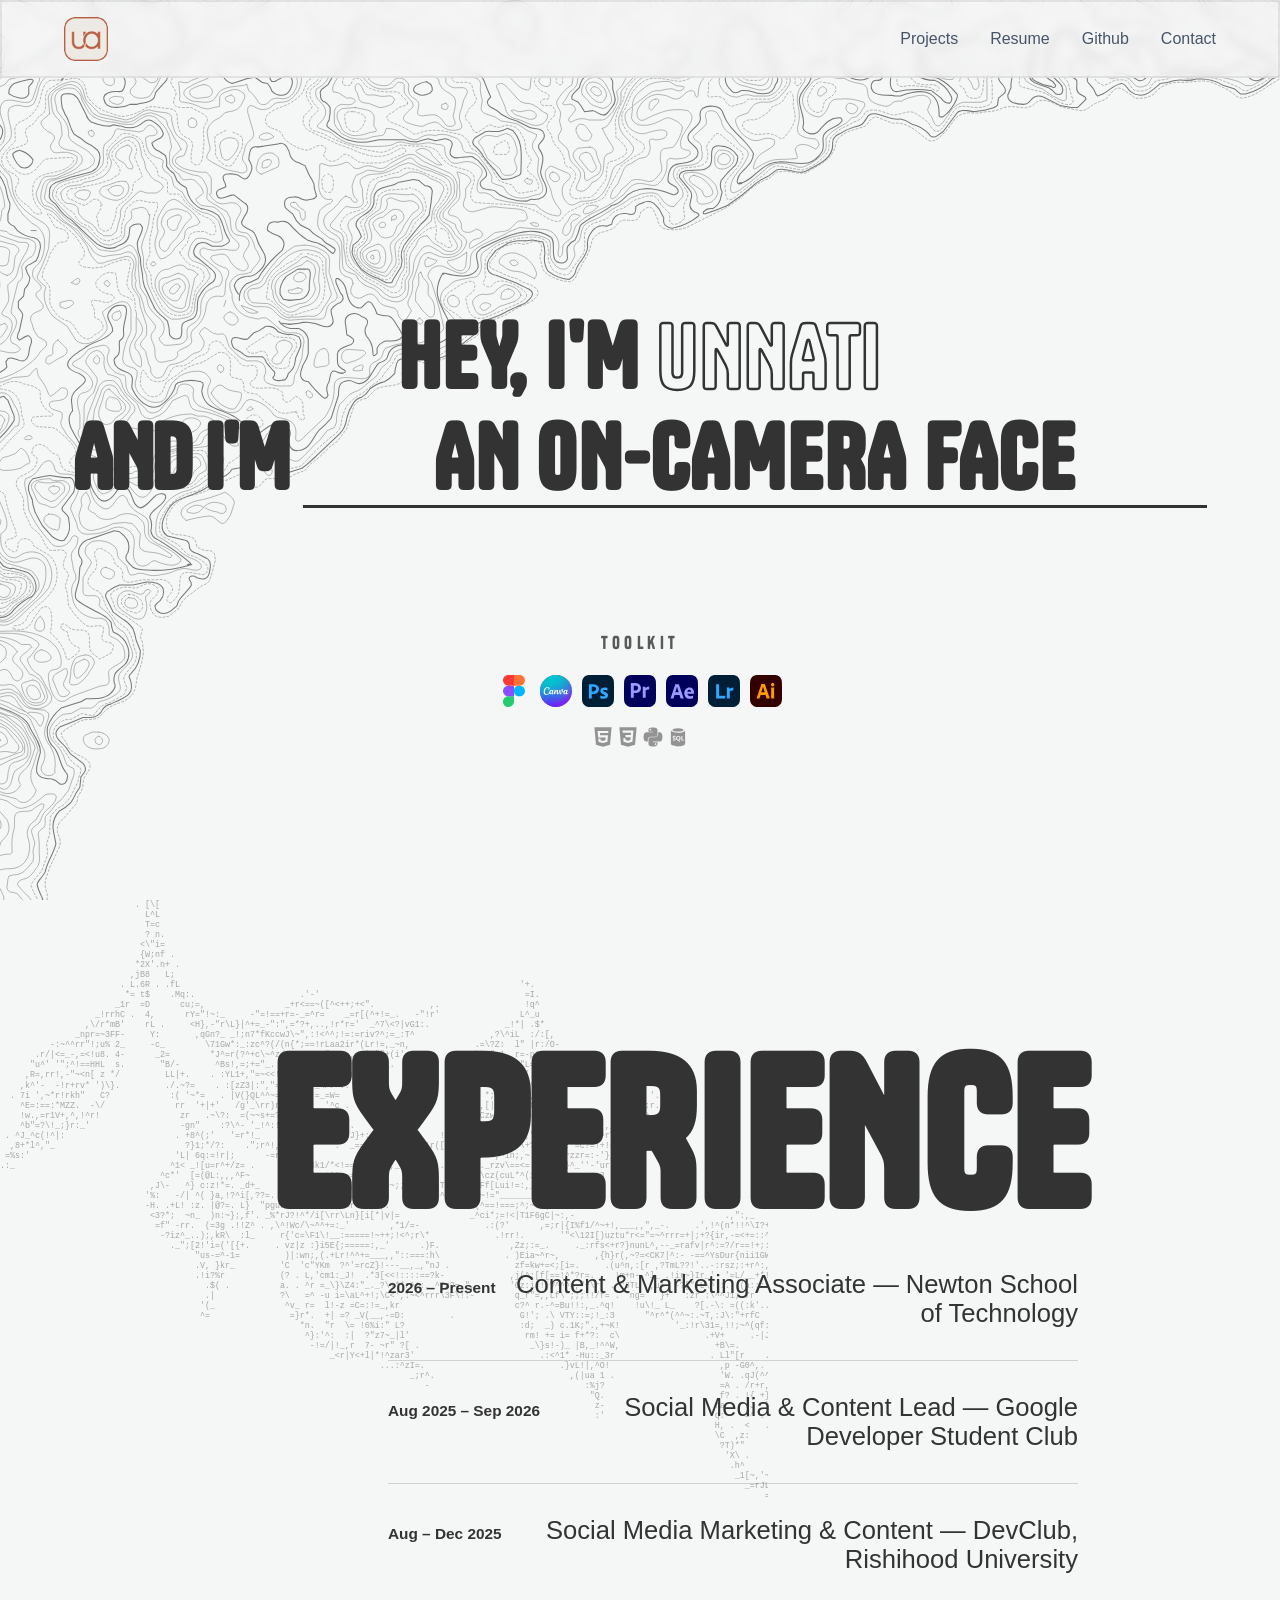
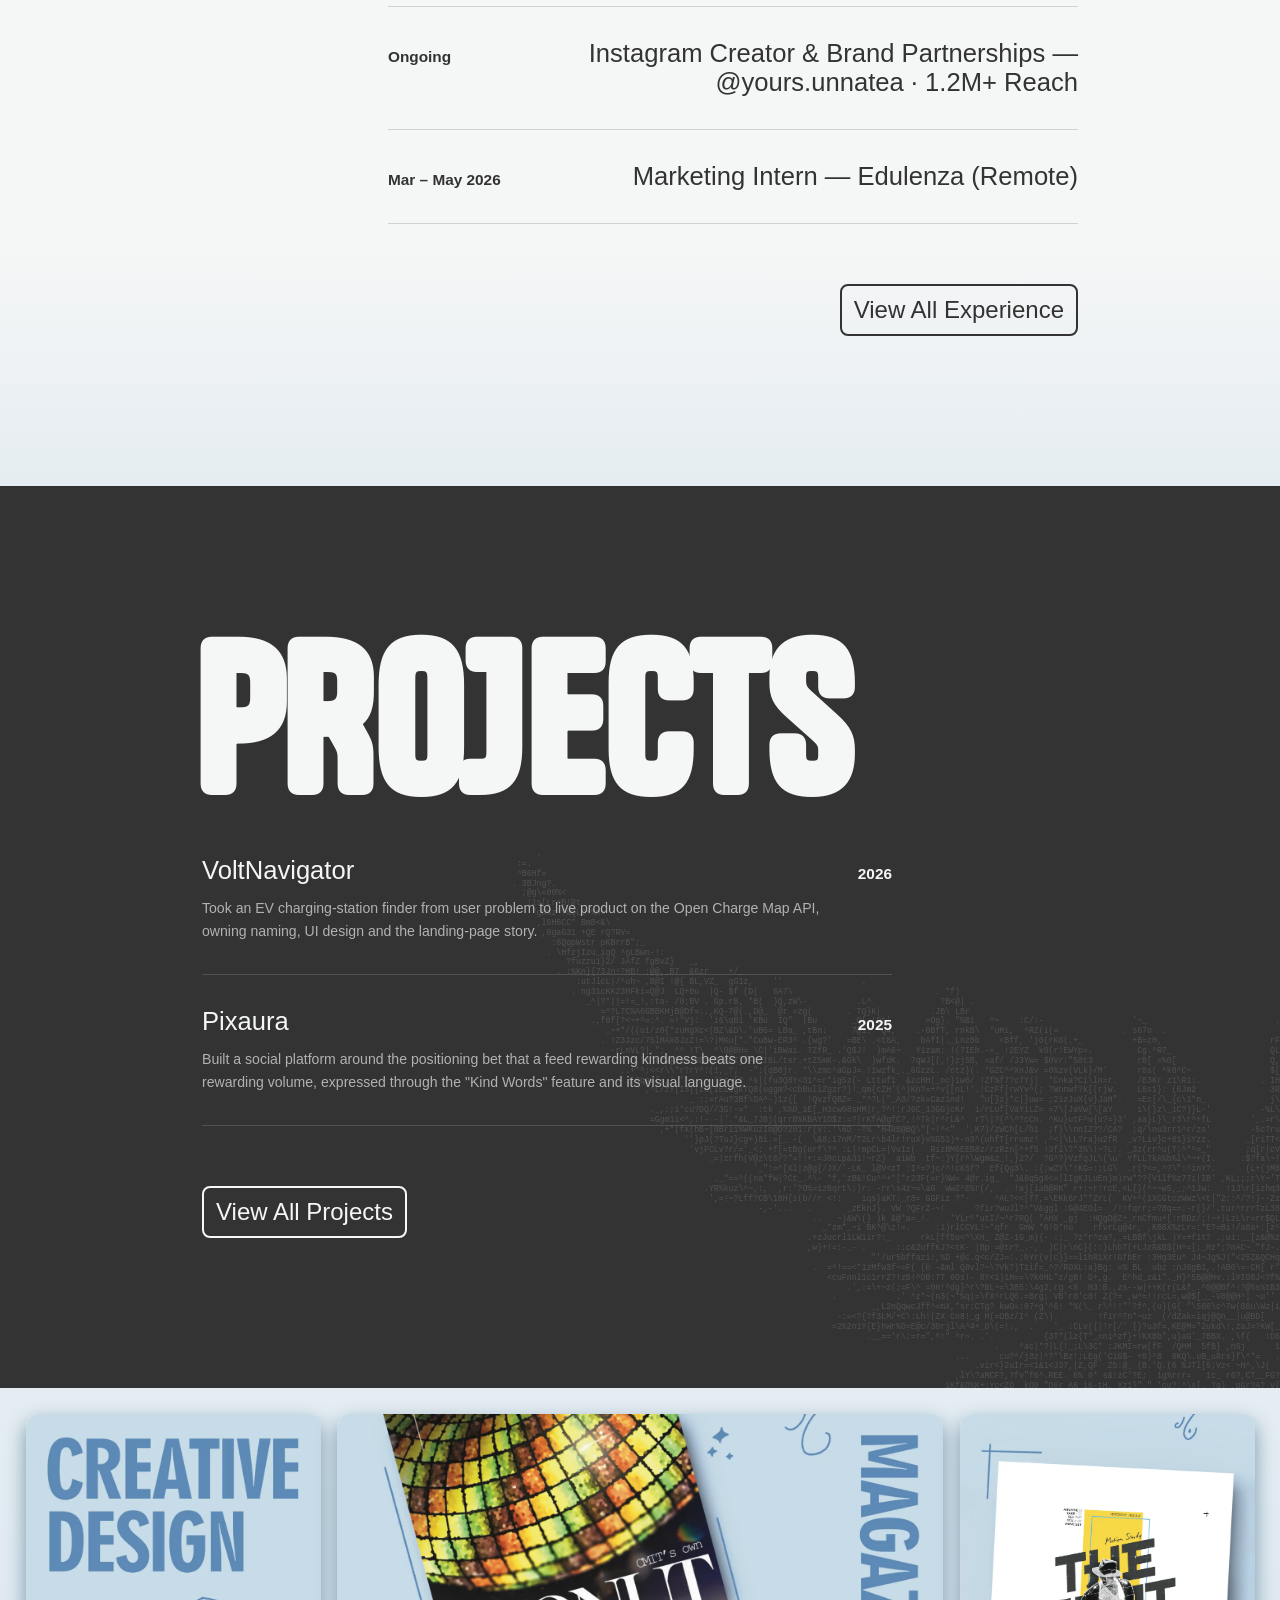
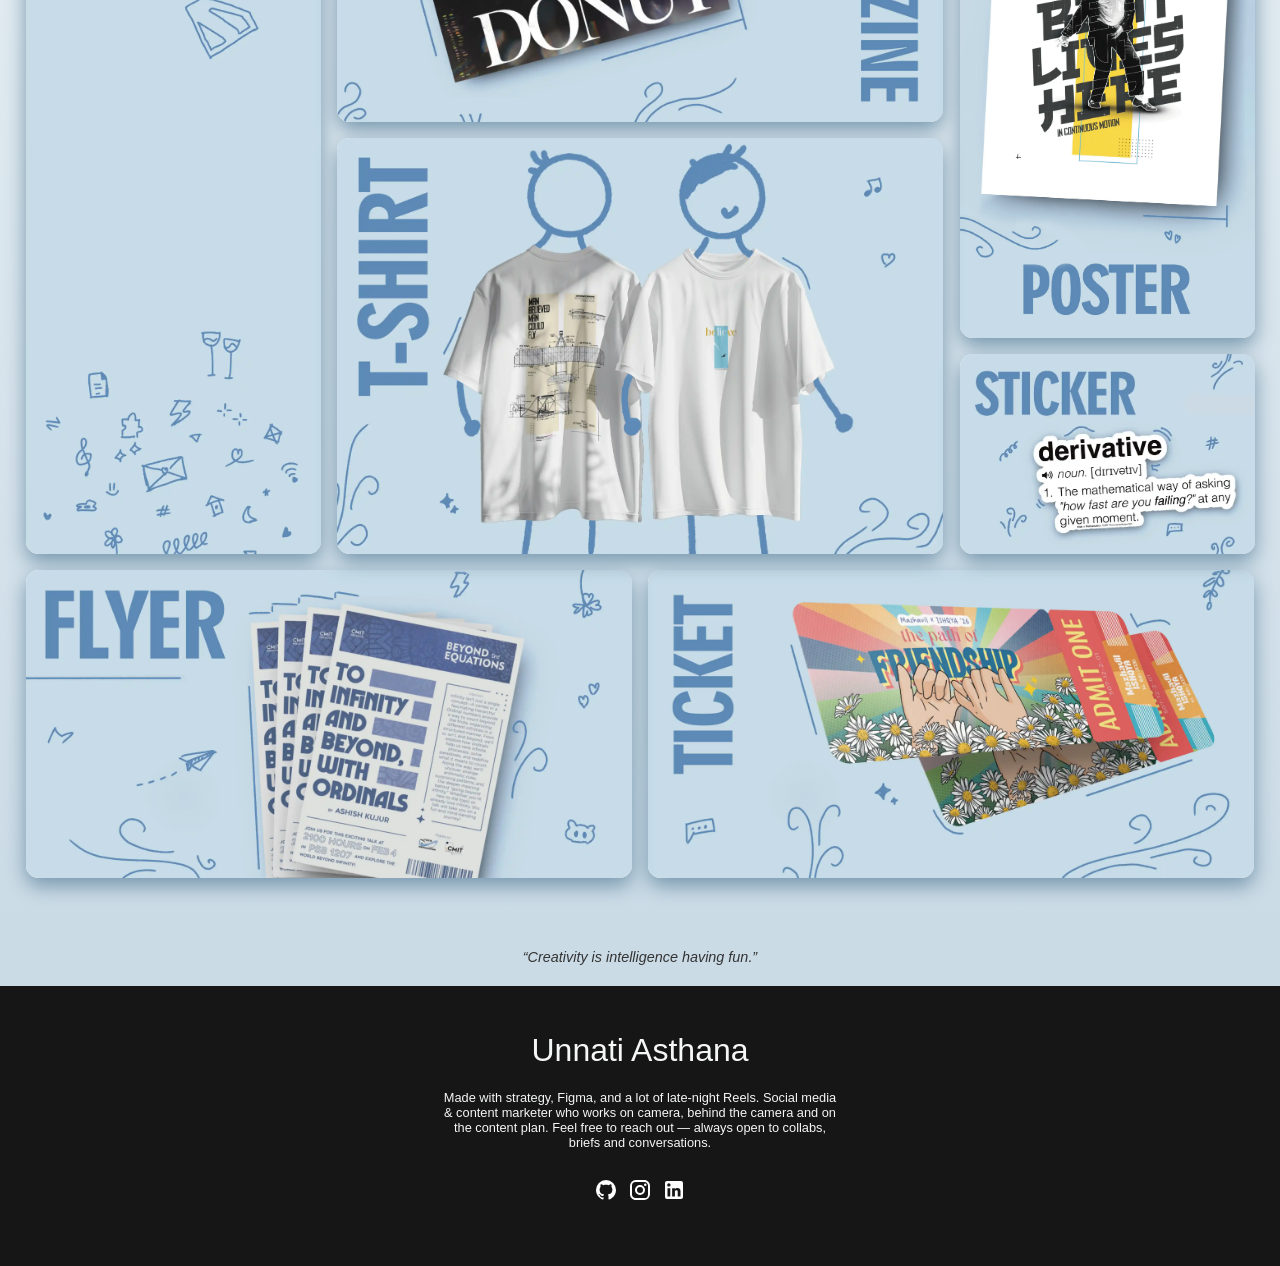
==== index.html @ 9514cc36 "Move site files to root for deployment" ====
<!doctype html>
<html lang="en">
  <head>
    <meta charset="UTF-8" />
    <meta name="viewport" content="width=device-width, initial-scale=1.0" />
    <meta name="description" content="Portfolio of Unnati Asthana — Social Media & Content Marketer, on-camera creator, designer and 4× hackathon winner." />

    <title>UA | Portfolio</title>

    <link
      rel="preload"
      href="/assets/topographical_map_art_bg.svg"
      as="image"
      type="image/svg+xml"
    />

    <link
      rel="preload"
      href="/fonts/tanker/Tanker-Regular.woff2"
      crossorigin="anonymous"
      as="font"
      type="font/woff2"
    />

    <link rel="icon" href="favicon.png" type="image/png" sizes="any" />
    <link rel="apple-touch-icon" href="favicon.png" />

    <link
      rel="stylesheet"
      href="/css/animations/loading-animations.css?v=1791225553300"
      id="main-theme-sheet"
    />
    <link
      rel="stylesheet"
      href="/css/animations/index-animations.css?v=1791225553300"
      id="main-theme-sheet"
    />
    <link
      rel="stylesheet"
      href="/css/style.min.css?v=1791225553300"
      id="main-theme-sheet"
    />

    <!-- SCRIPTS FOR INTERACTIVE COMPONENTS -->

    <script src="js/preloader.js" defer></script>
    <script src="js/nav_menu.js" defer></script>
    <script src="js/ticker_logic.js" defer></script>
    <script src="js/load_icons.js" defer></script>
    <script src="js/daily_quote.js" defer></script>
    <script src="js/parallax_tilt.js" defer></script>
    <script src="js/animations.js" defer></script>
  </head>
  <body>
    <div id="loading-screen">
      <div class="loader-matrix-container">
        <div class="matrix-dot"></div>
        <div class="matrix-dot"></div>
        <div class="matrix-dot matrix-hero"></div>
        <div class="matrix-dot"></div>
      </div>
    </div>

    <main>
      <!-- HERO SECTION WITH TOPOGRAPHICAL BACKGROUND -->
      <header class="hero-section">
        <!-- HERO CONTAINER FOR TEXT IDENTITIES -->

        <nav class="navbar">
          <div class="nav-container">
            <a
              href="index.html"
              class="logo-link"
              alt="UA-logo"
              aria-label="Unnati Asthana Home"
            >
              <img src="assets/logo-ua.jpg" alt="UA logo" class="logo-img" style="height:44px;width:auto;border-radius:10px;display:block;" />
            </a>

            <!-- Hamburger Toggle (Hidden on desktop) -->
            <button
              class="menu-toggle"
              id="menu-toggle"
              aria-label="Toggle navigation"
            >
              <span class="bar"></span>
              <span class="bar"></span>
              <span class="bar"></span>
            </button>

            <!-- Navigation Links -->
            <ul class="nav-links" id="nav-links">
              <li><a href="projects.html" class="nav-item">Projects</a></li>
              <li>
                <a
                  href="assets/Unnati_Asthana_Resume.pdf"
                  class="nav-item"
                  target="_blank"
                  rel="noopener noreferrer"
                  >Resume</a
                >
              </li>
              <li>
                <a
                  href="https://github.com/unnatiasthana"
                  class="nav-item"
                  target="_blank"
                  >Github</a
                >
              </li>
              <li><a href="contact.html" class="nav-item">Contact</a></li>
            </ul>
          </div>
        </nav>

        <div class="hero-content">
          <div class="headline-stack">
            <h1 class="static-line">
              HEY, I'M
              <a
                href="contact.html"
                class="stroke-text name-button"
                data-text="UNNATI"
                >UNNATI</a
              >
            </h1>

            <div class="action-line">
              <span class="action-static">AND I'M&nbsp;</span>
              <!-- The Ticker Window -->
              <span class="ticker-wrapper">
                <span class="ticker-track" id="ticker-track">
                  <span class="ticker-item">A CONTENT STRATEGIST</span>
                  <span class="ticker-item">AN ON-CAMERA FACE</span>
                  <span class="ticker-item">A STORYTELLER</span>
                  <span class="ticker-item">A MULTI-HACKATHON WINNER</span>
                  <span class="ticker-item">ALWAYS BUILDING</span>
                  <span class="ticker-item">A DESIGNER</span>
                  <span class="ticker-item">AN INNOVATOR</span>
                  <span class="ticker-item">A TECH STUDENT</span>
                  <span class="ticker-item">ALWAYS LEARNING</span>
                  <span class="ticker-item-gold">STILL LEARNING.</span>
                  <span class="ticker-item">A CONTENT STRATEGIST</span>
                  <span class="ticker-item">AN ON-CAMERA FACE</span>
                </span>
              </span>
            </div>
            <div class="software-stack-container">
              <p class="stack-label">toolkit</p>

              <div class="icon-flex-row">
                <div class="icon-item">
                  <img
                    src="assets/icons/figma.svg"
                    alt="Figma"
                    class="stack-icon"
                  />
                </div>
                <div class="icon-item">
                  <img
                    src="assets/icons/canva.svg"
                    alt="Canva"
                    class="stack-icon"
                  />
                </div>
                <div class="icon-item">
                  <img
                    src="assets/icons/photoshop.svg"
                    alt="Adobe Photoshop"
                    class="stack-icon"
                  />
                </div>
                <div class="icon-item">
                  <img
                    src="assets/icons/premierepro.svg"
                    alt="Adobe Premiere Pro"
                    class="stack-icon"
                  />
                </div>
                <div class="icon-item">
                  <img
                    src="assets/icons/aftereffects.svg"
                    alt="Adobe After Effects"
                    class="stack-icon"
                  />
                </div>
                <div class="icon-item">
                  <img
                    src="assets/icons/lightroom.svg"
                    alt="Adobe Lightroom"
                    class="stack-icon"
                  />
                </div>
                <div class="icon-item">
                  <img
                    src="assets/icons/illustrator.svg"
                    alt="Adobe Illustrator"
                    class="stack-icon"
                  />
                </div>
              </div>

              <div class="icon-flex-row-lang tertiary-stack">
                <div class="icon-item">
                  <div
                    class="link-icon"
                    data-src="assets/icons/lang/html.svg"
                  ></div>
                </div>
                <div class="icon-item">
                  <div
                    class="link-icon"
                    data-src="assets/icons/lang/css.svg"
                  ></div>
                </div>
                <div class="icon-item">
                  <div
                    class="link-icon"
                    data-src="assets/icons/lang/python.svg"
                  ></div>
                </div>
                <div class="icon-item">
                  <div
                    class="link-icon"
                    data-src="assets/icons/lang/sql.svg"
                  ></div>
                </div>
              </div>
            </div>
          </div>
        </div>
      </header>
    </main>

    <section class="blog-index">
      <div class="ascii-leaves-parent-container">
        <div
          id="ascii-leaves-container"
          data-src="assets/ascii-leaves.svg"
        ></div>
      </div>
      <div class="blog-container">
        <div class="blog-contents">
          <h1 class="blog-heading-text">EXPERIENCE</h1>

          <div class="blog-index-list" id="blog-index-list">
            <a href="experience/nst.html" class="blog-single-link">
              <section class="blog-index-card">
                <div class="blog-index-header">
                  <span class="blog-index-year">2026 – Present</span>
                  <span class="blog-index-title">Content &amp; Marketing Associate — Newton School of Technology</span>
                </div>
              </section>
            </a>
            <a href="experience/gdsc.html" class="blog-single-link">
              <section class="blog-index-card">
                <div class="blog-index-header">
                  <span class="blog-index-year">Aug 2025 – Sep 2026</span>
                  <span class="blog-index-title">Social Media &amp; Content Lead — Google Developer Student Club</span>
                </div>
              </section>
            </a>
            <a href="experience/devclub.html" class="blog-single-link">
              <section class="blog-index-card">
                <div class="blog-index-header">
                  <span class="blog-index-year">Aug – Dec 2025</span>
                  <span class="blog-index-title">Social Media Marketing &amp; Content — DevClub, Rishihood University</span>
                </div>
              </section>
            </a>
            <a href="https://instagram.com/yours.unnatea" class="blog-single-link" target="_blank">
              <section class="blog-index-card">
                <div class="blog-index-header">
                  <span class="blog-index-year">Ongoing</span>
                  <span class="blog-index-title">Instagram Creator &amp; Brand Partnerships — @yours.unnatea · 1.2M+ Reach</span>
                </div>
              </section>
            </a>
            <a href="experience/edulenza.html" class="blog-single-link">
              <section class="blog-index-card">
                <div class="blog-index-header">
                  <span class="blog-index-year">Mar – May 2026</span>
                  <span class="blog-index-title">Marketing Intern — Edulenza (Remote)</span>
                </div>
              </section>
            </a>
          </div>

          <div class="blog-btn-wrapper">
            <a href="experience.html" class="blog-page-link"> View All Experience </a>
          </div>
        </div>
      </div>
    </section>

    <section class="project-index">
      <div class="ascii-leaf-parent-container">
        <div id="ascii-leaf-container" data-src="assets/ascii-leaf.svg"></div>
      </div>
      <div class="project-container">
        <div class="project-contents">
          <h1 class="project-heading-text">PROJECTS</h1>

          <div class="project-list">
            <!-- VoltNavigator -->
            <div class="project-card-link">
              <section class="project-index-card" style="position:relative;">
                <div class="project-index-header">
                  <span class="project-index-title">
                    <a
                      href="https://voltnavigator.vercel.app"
                      target="_blank"
                      rel="noopener noreferrer"
                      style="color:inherit;text-decoration:none;"
                    >VoltNavigator</a>
                    <a
                      href="https://github.com/unnatiasthana/VoltNavigator"
                      target="_blank"
                      rel="noopener noreferrer"
                      class="project-github-badge"
                    >GitHub ↗</a>
                  </span>
                  <span class="project-index-year">2026</span>
                </div>
                <p class="project-index-desc">
                  Took an EV charging-station finder from user problem to live
                  product on the Open Charge Map API, owning naming, UI design
                  and the landing-page story.
                </p>
                <a
                  href="https://voltnavigator.vercel.app"
                  target="_blank"
                  rel="noopener noreferrer"
                  class="project-show-badge"
                >Show ↗</a>
              </section>
            </div>

            <!-- Pixaura -->
            <div class="project-card-link">
              <section class="project-index-card" style="position:relative;">
                <div class="project-index-header">
                  <span class="project-index-title">
                    <a
                      href="https://pixaura-beige.vercel.app"
                      target="_blank"
                      rel="noopener noreferrer"
                      style="color:inherit;text-decoration:none;"
                    >Pixaura</a>
                    <a
                      href="https://github.com/unnatiasthana/Pixaura"
                      target="_blank"
                      rel="noopener noreferrer"
                      class="project-github-badge"
                    >GitHub ↗</a>
                  </span>
                  <span class="project-index-year">2025</span>
                </div>
                <p class="project-index-desc">
                  Built a social platform around the positioning bet that a feed
                  rewarding kindness beats one rewarding volume, expressed
                  through the "Kind Words" feature and its visual language.
                </p>
                <a
                  href="https://pixaura-beige.vercel.app"
                  target="_blank"
                  rel="noopener noreferrer"
                  class="project-show-badge"
                >Show ↗</a>
              </section>
            </div>
          </div>

          <div class="project-btn-wrapper">
            <a href="projects.html" class="projects-page-link">
              View All Projects
            </a>
          </div>
        </div>
      </div>
    </section>

    <div class="bento-grid-container">
      <div class="bento-grid">
        <div class="parallax-card bento-item item-0">
          <img
            src="assets/bento-grid/0.webp"
            alt="0"
            width="1500"
            height="4000"
            loading="lazy"
          />
        </div>
        <div class="parallax-card bento-item item-1">
          <img
            src="assets/bento-grid/1.webp"
            alt="1"
            width="3000"
            height="1500"
            loading="lazy"
          />
        </div>
        <div class="parallax-card bento-item item-2">
          <img
            src="assets/bento-grid/2.webp"
            alt="2"
            width="1500"
            height="3000"
            loading="lazy"
          />
        </div>
        <div class="parallax-card bento-item item-3">
          <img
            src="assets/bento-grid/3.webp"
            alt="3"
            width="3000"
            height="1500"
            loading="lazy"
          />
        </div>
        <div class="parallax-card bento-item item-4">
          <img
            src="assets/bento-grid/4.webp"
            alt="4"
            width="3000"
            height="1500"
            loading="lazy"
          />
        </div>
        <div class="parallax-card bento-item item-5">
          <img
            src="assets/bento-grid/5.webp"
            alt="5"
            width="3000"
            height="2000"
            loading="lazy"
          />
        </div>
        <div class="parallax-card bento-item item-6">
          <img
            src="assets/bento-grid/6.webp"
            alt="6"
            width="1586"
            height="1058"
            loading="lazy"
          />
        </div>
      </div>
    </div>

    <section class="daily-quote-section">
      <div class="quote-container">
        <p id="daily-quote-text" class="quote-text">Loading inspiration...</p>
      </div>
    </section>

    <footer class="site-footer">
      <div class="footer-content">
        <h1 class="footer-h1">Unnati Asthana</h1>
        <p class="footer-p">
          Made with strategy, Figma, and a lot of late-night Reels. Social media
          &amp; content marketer who works on camera, behind the camera and on the
          content plan. Feel free to reach out — always open to collabs, briefs
          and conversations.
        </p>

        <div class="footer-socials">
          <a
            href="https://github.com/unnatiasthana"
            class="social-link"
            target="_blank"
            aria-label="GitHub"
          >
            <img
              src="assets/icons/socials/github.svg"
              class="social-icon"
              alt="GitHub"
            />
          </a>

          <a
            href="https://instagram.com/yours.unnatea"
            class="social-link"
            target="_blank"
            aria-label="Instagram"
          >
            <img
              src="assets/icons/socials/instagram.svg"
              class="social-icon"
              alt="Instagram"
            />
          </a>

          <a
            href="https://www.linkedin.com/in/unnati-asthana-95a426318/"
            class="social-link"
            target="_blank"
            aria-label="LinkedIn"
          >
            <img
              src="assets/icons/socials/linkedin.svg"
              class="social-icon"
              alt="LinkedIn"
            />
          </a>
        </div>
      </div>
    </footer>
  </body>
</html>
---- css/animations/loading-animations.css ----
:root {
  --accent-main: #333333; 
  --accent-light: #f8f4f2;
  --accent-text: #475569;
  --accent-secondary: #888;
  --special-accent: #bd5d3f;
  --text-dark: #1e293b;
  --background-color: #f5f6f6;
  --secondary-background: #f5f6f6;
  --dark-background-color: #161616;
  --font-primary: "Outfit", sans-serif;
  --line-height-hero: 1.15;
}

#loading-screen {
  position: fixed;
  top: 0;
  left: 0;
  width: 100vw;
  height: 100vh;
  height: 100lvh;
  background-color: var(--background-color);
  display: flex;
  justify-content: center;
  align-items: center;
  z-index: 9999;
  opacity: 1;
  
  /* 1. Moved the transition parameters here to keep it clean */
  transition: opacity 0.5s cubic-bezier(0.16, 1, 0.3, 1);
}

#loading-screen.fade-out {
  opacity: 0;
  
  /* CRITICAL: Drop mouse interactions instantly so hero elements */
  /* under the dissolving layer are immediately hoverable/interactive. */
  pointer-events: none; 
  
  /* THE SECRET SAUCE: Delays the background fade until the dots */
  /* are roughly 80% done with their exit stagger. */
  transition-delay: 200ms; 
}

.loader-matrix-container {
  display: flex;
  align-items: center;
  justify-content: center;
  gap: 16px;
  height: 100px;
  /* overflow: hidden; */
  padding: 0 10px;
}

.matrix-dot {
  width: 12px;
  height: 12px;
  background-color: var(--accent-main);
  border-radius: 50%;
  will-change: transform, opacity; /* Removed border-radius from will-change to optimize mobile GPU footprint */
  animation: matrixShift 2s infinite cubic-bezier(0.25, 1, 0.5, 1);
}

.matrix-dot:nth-child(1) { animation-delay: 0s; }
.matrix-dot:nth-child(2) { animation-delay: 0.15s; }
.matrix-dot:nth-child(4) { animation-delay: 0.45s; }

.matrix-dot.matrix-hero {
  background-color: var(--special-accent);
  animation: heroShift 2s infinite cubic-bezier(0.25, 1, 0.5, 1);
  animation-delay: 0.3s;
}

/* --- THE INVISIBLE LINE EXIT (Targeted by .elements-out) --- */
#loading-screen.elements-out .matrix-dot {
  animation: exitUp 1s forwards cubic-bezier(0.16, 1, 0.3, 1);
}

/* 3. FIXED SPECIFICITY: Prepend #loading-screen.elements-out to ensure */
/* these exit delays instantly smash the infinite loop delays on mobile. */
#loading-screen.elements-out .matrix-dot:nth-child(1) { animation-delay: 0s; }
#loading-screen.elements-out .matrix-dot:nth-child(2) { animation-delay: 0.07s; }
#loading-screen.elements-out .matrix-dot.matrix-hero { animation-delay: 0.14s; }
#loading-screen.elements-out .matrix-dot:nth-child(4) { animation-delay: 0.21s; }

@keyframes exitUp {
  to {
    transform: translateY(-60px);
    opacity: 0;
  }
}

/* --- THE REMASTERED MATRIX SHIFT --- */
@keyframes matrixShift {
  0%, 100% { transform: scale(1); opacity: 1; border-radius: 50%; }
  25% { transform: scaleX(1.8) scaleY(0.75); opacity: 0.9; }
  50% { transform: scale(0.55); border-radius: 2px; opacity: 0.6; }
  75% { transform: scale(1.15); border-radius: 50%; opacity: 1; }
}

@keyframes heroShift {
  0%, 100% { transform: scale(1) rotate(0deg); border-radius: 50%; opacity: 1; }
  25% { transform: scale(1.3) rotate(45deg); border-radius: 4px; opacity: 1; }
  50% { transform: scale(0.65) rotate(90deg); border-radius: 2px; opacity: 0.8; }
  75% { transform: scale(1.15) rotate(135deg); border-radius: 50%; opacity: 1; }
}
---- css/animations/index-animations.css ----
@import url('/css/style.min.css');

/* ==========================================================================
   THE MOTION ENGINE (CLEAN FADE-AND-RISE ARRAY)
   ========================================================================== */

/* --- 1. HERO LOAD-IN ENTRANCE ARRAY --- */
@keyframes megaEntrance {
  0% {
    opacity: 0;
    filter: blur(10px);
    transform: translateY(40px) scale(0.96);
  }
  100% {
    opacity: 1;
    filter: blur(0);
    transform: translateY(0) scale(1);
  }
}

/* Elements stay perfectly invisible until preloader fires .hero-start class */
.static-line, .action-line, .software-stack-container, .icon-item {
  opacity: 0;
}

.hero-start .static-line { animation: megaEntrance 1s cubic-bezier(0.16, 1, 0.3, 1) both; }
.hero-start .action-line { animation: megaEntrance 1.2s cubic-bezier(0.16, 1, 0.3, 1) 0.15s both; }
.hero-start .software-stack-container { animation: megaEntrance 1.4s cubic-bezier(0.16, 1, 0.3, 1) 0.3s both; }

@keyframes iconPop {
  0% { opacity: 0; transform: translateY(20px) scale(0.4); }
  100% { opacity: 1; transform: translateY(0) scale(1); }
}

.hero-start .icon-flex-row .icon-item,
.hero-start .icon-flex-row-lang .icon-item {
  animation: iconPop 0.6s cubic-bezier(0.34, 1.56, 0.64, 1) both;
}

.hero-start .icon-item:nth-child(1)  { animation-delay: 0.35s; }
.hero-start .icon-item:nth-child(2)  { animation-delay: 0.40s; }
.hero-start .icon-item:nth-child(3)  { animation-delay: 0.45s; }
.hero-start .icon-item:nth-child(4)  { animation-delay: 0.50s; }
.hero-start .icon-item:nth-child(5)  { animation-delay: 0.55s; }
.hero-start .icon-item:nth-child(6)  { animation-delay: 0.60s; }
.hero-start .icon-item:nth-child(7)  { animation-delay: 0.65s; }
.hero-start .icon-item:nth-child(8)  { animation-delay: 0.70s; }
.hero-start .icon-item:nth-child(9)  { animation-delay: 0.75s; }
.hero-start .icon-item:nth-child(10) { animation-delay: 0.80s; }
.hero-start .icon-item:nth-child(11) { animation-delay: 0.85s; }
.hero-start .icon-item:nth-child(12) { animation-delay: 0.90s; }


/* --- 2. LIQUID GRAPHIC HEADER TEXT --- */
.name-button {
  position: relative;
  background: linear-gradient(to right, var(--accent-main) 50%, transparent 50%);
  background-size: 200% 100%;
  background-position: 100% 0;
  -webkit-background-clip: text;
  background-clip: text;
  color: transparent !important;
  -webkit-text-stroke-color: var(--accent-main) !important;
  transition: background-position 0.5s cubic-bezier(0.76, 0, 0.24, 1), -webkit-text-stroke-color 0.4s ease !important;
}

.name-button:hover {
  background-position: 0 0;
}


/* --- 3. CROSS-BROWSER SCROLL DRIVEN ENTRANCE TRACKS --- */
.project-heading-text,
.project-card-link,
.project-btn-wrapper, 
.blog-heading-text,
.blog-single-link,
.blog-btn-wrapper,    
.ascii-leaf-parent-container,
.ascii-leaves-parent-container {
  opacity: 0;
  will-change: transform, opacity;
  transition: opacity 1.2s cubic-bezier(0.16, 1, 0.3, 1), 
              transform 1.2s cubic-bezier(0.16, 1, 0.3, 1),
              filter 1.2s ease;
}

.project-heading-text { transform: translateX(-80px) skewX(8deg); filter: blur(4px); }
.blog-heading-text { transform: translateX(80px) skewX(-8deg); filter: blur(4px); }

.project-card-link, .project-btn-wrapper { transform: translateY(50px); }
.blog-single-link, .blog-btn-wrapper { transform: translateY(50px); }

.ascii-leaf-parent-container { transform: translateY(80px); }
.ascii-leaves-parent-container { transform: translateY(-80px); }


/* --- BUTTON WRAPPER LAYOUT ALIGNMENTS --- */
.project-btn-wrapper,
.blog-btn-wrapper {
  display: flex;
  width: 100%;
  padding-top: 10px; 
  margin-top: -10px;
}

.project-btn-wrapper { justify-content: flex-start; }
.blog-btn-wrapper { justify-content: flex-end; }

@media (max-width: 1100px) {
  .project-btn-wrapper,
  .blog-btn-wrapper {
    justify-content: center !important;
  }
}


/* --- 4. ENGINE ACTIVATION SWITCH ARRAYS --- */
.in-view {
  opacity: 1 !important;
  transform: translateX(0) translateY(0) scale(1) skewX(0deg) rotateX(0deg) !important;
  filter: blur(0) brightness(1) !important;
}

.ascii-leaf-parent-container.in-view {
  opacity: 0.15 !important;
  transform: translateY(0) !important;
}

.ascii-leaves-parent-container.in-view {
  opacity: 0.4 !important;
  transform: translateY(0) !important;
}

.ascii-leaf-parent-container.in-view #ascii-leaf-container,
.ascii-leaves-parent-container.in-view #ascii-leaves-container {
  opacity: 1 !important;
  display: block !important;
}

/* Scroll Entrance Stagger (Strict child grouping) */
.project-list > a:nth-child(2) { transition-delay: 0.1s; }
.project-list > a:nth-child(3) { transition-delay: 0.2s; }

.blog-index-list > a:nth-child(2) { transition-delay: 0.08s; }
.blog-index-list > a:nth-child(3) { transition-delay: 0.16s; }
.blog-index-list > a:nth-child(4) { transition-delay: 0.24s; }
.blog-index-list > a:nth-child(5) { transition-delay: 0.32s; }

/* Immediate mouse interaction overrides */
.project-card-link:hover,
.projects-page-link:hover,
.blog-page-link:hover {
  transition-delay: 0s !important;
}


/* --- 5. INTERACTION MICRO-ELEVATIONS & HOVERS --- */

/* Target the visual assets inside the item wrappers rather than the animated wrapper block */
.icon-item img,
.icon-item svg,
.icon-item .link-icon {
  transition: transform 0.25s cubic-bezier(0.25, 1, 0.5, 1);
  will-change: transform;
}

/* Apply the structural scale up directly to the element child nodes on hover */
.icon-item:hover img,
.icon-item:hover svg,
.icon-item:hover .link-icon {
  transform: translateY(-4px) scale(1.4);
}

@media (min-width: 768px) {
  .nav-item {
    position: relative;
    padding: 4px 0;
    display: inline-block;
  }

  .nav-item::after {
    content: '';
    position: absolute;
    bottom: -2px;
    left: 0;
    width: 100%;
    height: 2px;
    background-color: var(--accent-main);
    transform: scaleX(0);
    transform-origin: right;
    transition: transform 0.4s cubic-bezier(0.16, 1, 0.3, 1);
  }

  .nav-item:hover::after {
    transform: scaleX(1);
    transform-origin: left;
  }
}

.icon-flex-row:hover .icon-item:not(:hover),
.icon-flex-row-lang:hover .icon-item:not(:hover) {
  opacity: 0.35;
  transform: scale(0.9);
}

/* --- FIXED BUTTON HOVER ANIMS --- */
.projects-page-link, 
.blog-page-link {
  transition: transform 0.3s cubic-bezier(0.16, 1, 0.3, 1),
              color 0.4s ease-in-out,
              opacity 0.4s ease-in-out !important;
}

.projects-page-link:hover, 
.blog-page-link:hover {
  transform: translateY(-4px) !important;
  opacity: 0.95 !important;
}


/* --- 6. METADATA COMPONENTS MICRO-TRANSITIONS --- */
.project-card-link {
  transition: transform 0.4s cubic-bezier(0.16, 1, 0.3, 1),
              opacity 1.2s cubic-bezier(0.16, 1, 0.3, 1);
}

.project-card-link:hover {
  transform: translateX(15px) translateY(0);
}

.project-index-card {
  transition: border-color 0.4s ease;
}

.project-card-link:hover .project-index-card {
  border-bottom-color: rgba(255, 255, 255, 0.6);
}

.project-index-title { 
  transition: transform 0.4s cubic-bezier(0.16, 1, 0.3, 1), color 0.3s ease; 
}
.project-card-link:hover .project-index-title { 
  color: var(--accent-light); 
  transform: translateX(5px); 
}

.project-index-desc { 
  transition: opacity 0.4s ease, transform 0.4s cubic-bezier(0.16, 1, 0.3, 1); 
}
.project-card-link:hover .project-index-desc { 
  opacity: 0.9; 
  transform: translateX(5px); 
}

/* --- 7. PROJECT SHOW BADGE (hover reveal) --- */
.project-show-badge {
  display: inline-block;
  position: absolute;
  bottom: 1.8rem;
  right: 0;
  font-family: Outfit, sans-serif;
  font-size: 0.78rem;
  font-weight: 500;
  color: var(--background-color);
  background-color: var(--special-accent);
  text-decoration: none;
  padding: 4px 12px;
  border-radius: 20px;
  opacity: 0;
  transform: translateX(8px);
  transition: opacity 0.3s ease, transform 0.3s cubic-bezier(0.16, 1, 0.3, 1);
  pointer-events: none;
  white-space: nowrap;
}
.project-card-link:hover .project-show-badge {
  opacity: 1;
  transform: translateX(0);
  pointer-events: auto;
}

/* --- 8. PROJECT GITHUB BADGE --- */
.project-github-badge {
  margin-left: 10px;
  font-size: 0.72rem;
  font-family: Outfit, sans-serif;
  font-weight: 400;
  color: var(--special-accent);
  text-decoration: none;
  border: 1px solid var(--special-accent);
  padding: 2px 8px;
  border-radius: 20px;
  vertical-align: middle;
  opacity: 0;
  transition: opacity 0.3s ease;
}
.project-card-link:hover .project-github-badge {
  opacity: 0.9;
}
.project-github-badge:hover {
  opacity: 1 !important;
  background-color: var(--special-accent);
  color: var(--accent-light);
}
---- css/style.min.css ----
*,::after,::before{box-sizing:border-box;margin:0;padding:0}:root{--accent-main:#333333;--accent-light:#f8f4f2;--accent-text:#475569;--accent-secondary:#888;--special-accent:#bd5d3f;--text-dark:#1e293b;--background-color:#f5f6f6;--secondary-background:#f5f6f6;--dark-background-color:#161616;--font-primary:"Outfit",sans-serif;--line-height-hero:1.15}body{font-family:var(--font-primary);background-color:var(--background-color);color:var(--text-dark);overflow-x:hidden}@font-face{font-family:Outfit;src:url('/fonts/Outfit/Outfit-VariableFont_wght.woff2') format('woff2-variations'),url('/fonts/Outfit/Outfit-VariableFont_wght.woff') format('woff-variations'),url('/fonts/Outfit/Outfit-VariableFont_wght.ttf') format('truetype');font-weight:100 900;font-display:swap;font-style:normal}@font-face{font-family:Tanker-Regular;src:url('/fonts/tanker/Tanker-Regular.woff2') format('woff2'),url('/fonts/tanker/Tanker-Regular.woff') format('woff'),url('/fonts/tanker/Tanker-Regular.ttf') format('truetype');font-weight:400;font-display:swap;font-style:normal}@font-face{font-family:Geometr706-Cond;src:url('/fonts/Geometr706/Geometr706.woff2') format('woff2'),url('/fonts/Geometr706/Geometr706.woff') format('woff'),url('/fonts/Geometr706/Geometr706.ttf') format('truetype');font-weight:400;font-display:swap;font-style:normal}@font-face{font-family:Anton;src:url('/fonts/Anton/Anton-Regular.woff2') format('woff2'),url('/fonts/Anton/Anton-Regular.woff') format('woff'),url('/fonts/Anton/Anton-Regular.ttf') format('truetype');font-weight:400;font-display:swap;font-style:normal}@font-face{font-family:Mosk;src:url('/fonts/Mosk/Mosk Thin 100.ttf') format('truetype');font-weight:100;font-style:normal}@font-face{font-family:Mosk;src:url('/fonts/Mosk/Mosk Extra-Light 200.ttf') format('truetype');font-weight:200;font-style:normal}@font-face{font-family:Mosk;src:url('/fonts/Mosk/Mosk Light 300.ttf') format('truetype');font-weight:300;font-style:normal}@font-face{font-family:Mosk;src:url('/fonts/Mosk/Mosk Normal 400.ttf') format('truetype');font-weight:400;font-style:normal}@font-face{font-family:Mosk;src:url('/fonts/Mosk/Mosk Medium 500.ttf') format('truetype');font-weight:500;font-style:normal}@font-face{font-family:Mosk;src:url('/fonts/Mosk/Mosk Semi-Bold 600.ttf') format('truetype');font-weight:600;font-style:normal}@font-face{font-family:Mosk;src:url('/fonts/Mosk/Mosk Bold 700.ttf') format('truetype');font-weight:700;font-style:normal}@font-face{font-family:Mosk;src:url('/fonts/Mosk/Mosk Extra-Bold 800.ttf') format('truetype');font-weight:800;font-style:normal}@font-face{font-family:Mosk;src:url('/fonts/Mosk/Mosk Ultra-Bold 900.ttf') format('truetype');font-weight:900;font-style:normal}.navbar{width:100%;border:2px solid rgba(0,0,0,.08);background-color:color-mix(in srgb,var(--background-color) 70%,transparent);backdrop-filter:blur(4px);-webkit-backdrop-filter:blur(4px);position:fixed;top:0;left:0;z-index:1000}.nav-container{max-width:1200px;margin:0 auto;padding:15px 24px;display:flex;justify-content:space-between;align-items:center}.logo-img{height:36px;width:auto;display:block}.logo-svg-icon{width:40px;height:40px;display:block;padding:2px;color:var(--special-accent);transition:color .2s}.logo-svg-icon:hover{color:var(--accent-text)}.logo-svg-icon circle,.logo-svg-icon g,.logo-svg-icon path,.logo-svg-icon polygon,.logo-svg-icon rect{fill:currentColor!important}.logo-svg-icon [stroke]{stroke:currentColor!important}.nav-links{display:flex;list-style:none;gap:32px}.nav-item{font-family:Outfit,sans-serif;font-variation-settings:"wght" 300;text-decoration:none;color:var(--accent-text);font-size:1rem;transition:color .2s,font-variation-settings .2s}.nav-item:hover{color:var(--accent-main);font-variation-settings:"wght" 800}.menu-toggle{display:none;flex-direction:column;justify-content:space-between;width:24px;height:18px;background:0 0;border:none;cursor:pointer;z-index:1001}.menu-toggle .bar{width:100%;height:2px;background-color:var(--accent-main);transition:.3s}.hero-section{position:relative;min-height:100vh;display:flex;flex-direction:column;background:0 0}.hero-section::before{content:"";position:absolute;top:0;left:0;width:100%;height:100%;background-image:url("/assets/topographical_map_art_bg.svg");background-size:cover;background-position:center bottom;background-repeat:no-repeat;scale:-1 -1;transform:translateZ(-1px);opacity:.65;z-index:-1}.hero-content{flex-grow:1;display:flex;align-items:flex-start;justify-content:center;padding:34vh 10px 40px}.headline-stack{text-align:center;display:flex;flex-direction:column;align-items:center}.stroke-text{color:transparent;-webkit-text-stroke-width:2.5px;-webkit-text-stroke-color:var(--accent-main);font-weight:400;font-synthesis:none;display:inline-block;text-decoration:none;cursor:pointer;transition:color .3s,-webkit-text-stroke-color .3s}.name-button:hover{color:var(--accent-main);-webkit-text-stroke-color:var(--accent-main)}.action-line,.static-line,.ticker-item{font-family:Tanker-Regular,sans-serif;letter-spacing:.02em}.static-line{font-size:clamp(4rem, 10vw, 5.5rem);color:var(--accent-main);line-height:var(--line-height-hero)}.action-line{display:flex;align-items:center;justify-content:center;font-size:clamp(4rem, 10vw, 5.5rem);font-weight:900;color:var(--accent-main);letter-spacing:-.02em;line-height:var(--line-height-hero)}.ticker-wrapper{display:inline-block;height:calc(clamp(4rem,10vw,5.5rem) * var(--line-height-hero));overflow:hidden;position:relative;vertical-align:bottom}.ticker-wrapper::after{content:"";position:absolute;bottom:0;left:0;width:100%;height:3px;background-color:var(--accent-main);z-index:2;pointer-events:none}.ticker-track{display:flex;flex-direction:column;transition:transform .6s cubic-bezier(.76, 0, .24, 1)}.ticker-item{display:block;white-space:nowrap;height:calc(clamp(4rem,10vw,5.5rem) * var(--line-height-hero))}.ticker-item-gold{font-family:Tanker-Regular,sans-serif;letter-spacing:.02em;color:var(--special-accent)}.software-stack-container{position:absolute;top:70vh;width:max-content;z-index:10;display:flex;flex-direction:column;align-items:center;justify-content:center;text-align:center}.stack-label{font-family:Tanker-Regular,sans-serif;font-size:1.1rem;letter-spacing:.25em;color:var(--accent-main);opacity:.8;margin-bottom:20px}.icon-flex-row{display:flex;flex-wrap:wrap;justify-content:center;align-items:center;gap:24px 10px;width:100%}.icon-item{display:flex;align-items:center;justify-content:center;transition:transform .2s cubic-bezier(.25, 1, .5, 1)}.icon-item:hover{transform:translateY(-4px) scale(1.5)}.stack-icon{height:32px;width:32px;object-fit:contain;display:block}.icon-flex-row-lang{display:flex;flex-wrap:wrap;justify-content:center;align-items:center;gap:24px 5px;width:100%}.tertiary-stack{margin-top:20px}.lang-svg-icon{width:20px;height:20px;display:block;--lang-color:#939393;color:var(--lang-color);transition:color .2s cubic-bezier(.25, 1, .5, 1)}.tertiary-stack .icon-item:hover .lang-svg-icon{color:var(--lang-color)}.lang-svg-icon circle,.lang-svg-icon g,.lang-svg-icon path,.lang-svg-icon polygon,.lang-svg-icon rect{fill:currentColor}.lang-svg-icon [stroke]{stroke:currentColor}.project-index{background-color:var(--accent-main);min-height:100vh;position:relative;overflow-x:hidden;overflow-y:hidden;padding:0 15vw;box-sizing:border-box;display:flex;align-items:center;justify-content:flex-start}.ascii-leaf-parent-container{position:absolute;bottom:0;right:0;width:60vw;height:auto;opacity:.15;pointer-events:none;user-select:none}#ascii-leaf-container svg{width:100%;height:auto;display:block}#ascii-leaf-container svg path,#ascii-leaf-container svg text,#ascii-leaf-container svg tspan{font-family:'Ubuntu Mono',monospace!important;fill:var(--background-color)}.project-container{width:100%;max-width:700px;display:block;z-index:2;margin:100px 0}.project-contents{display:flex;flex-direction:column;width:100%;max-width:100%;align-items:stretch}.project-heading-text{font-family:Tanker-Regular,sans-serif;color:var(--background-color);font-size:200px}.project-list{display:flex;flex-direction:column;gap:2rem;padding-left:10px}.project-index-card{display:flex;flex-direction:column;gap:.75rem;border-bottom:1px solid rgba(255,255,255,.15);padding-bottom:2rem}.project-index-header{display:flex;justify-content:space-between;align-items:baseline}.project-index-title{font-family:Outfit,sans-serif;font-size:clamp(20px, 2vw, 28px);font-weight:500;color:var(--background-color)}.project-index-year{font-family:Outfit,sans-serif;font-size:clamp(14px, 1.2vw, 18px);font-weight:600;color:var(--background-color)}.project-index-desc{font-family:Outfit,sans-serif;font-weight:300;color:var(--background-color);opacity:.65;font-size:clamp(14px, 1.1vw, 16px);line-height:1.6;margin:0;max-width:90%}.projects-page-link{text-decoration:none;color:var(--background-color);border:2px solid var(--background-color);padding:10px 12px;border-radius:8px;width:max-content;font-family:Outfit,sans-serif;font-weight:300;font-size:clamp(17px, 2vw, 24px);margin:60px 0 50px 10px;position:relative;overflow:hidden;z-index:1;transition:color .4s ease-in-out}.projects-page-link::before{content:"";position:absolute;top:0;left:0;width:100%;height:100%;background-color:var(--background-color);z-index:-1;transform:translateX(-105%) skewX(-15deg);transition:transform .4s ease-in-out}.projects-page-link:hover{color:var(--accent-main)}.projects-page-link:hover::before{transform:translateX(0) skewX(0)}.blog-index{background-color:var(--background-color);min-height:100vh;position:relative;overflow-x:hidden;overflow-y:hidden;padding:0 15vw;box-sizing:border-box;display:flex;align-items:center;justify-content:flex-end;background-image:linear-gradient(to bottom,var(--background-color) 80%,#e5edf2)}.ascii-leaves-parent-container{position:absolute;top:0;left:0;width:60vw;height:auto;opacity:.4;pointer-events:none;user-select:none}#ascii-leaves-container svg{width:100%;height:auto;display:block}#ascii-leaves-container svg path,#ascii-leaves-container svg text,#ascii-leaves-container svg tspan{font-family:'Ubuntu Mono',monospace!important;fill:var(--accent-main)}.blog-container{width:100%;max-width:700px;display:block;z-index:2;margin:100px 0}.blog-contents{display:flex;flex-direction:column;width:100%;max-width:100%;align-items:flex-end}.blog-heading-text{font-family:Tanker-Regular,sans-serif;color:var(--accent-main);font-size:200px;text-align:right}.blog-index-list{display:flex;flex-direction:column;gap:2rem;padding-right:10px;padding-left:0;width:100%}.blog-index-card{display:flex;flex-direction:column;gap:.75rem;border-bottom:1px solid rgba(0,0,0,.15);padding-bottom:2rem;transition:transform .25s cubic-bezier(.25, 1, .5, 1)}.blog-single-link{text-decoration:none;width:100%}.blog-single-link:hover .blog-index-card{transform:translateX(-8px)}.blog-index-header{display:flex;justify-content:space-between;align-items:baseline;flex-wrap:wrap;gap:12px;width:100%}.blog-index-title{font-family:Outfit,sans-serif;font-size:clamp(20px, 2vw, 28px);font-weight:500;color:var(--accent-main);text-align:right;flex:1 1 250px;margin-left:auto}.blog-index-year{font-family:Outfit,sans-serif;font-size:clamp(14px, 1.2vw, 18px);font-weight:600;color:var(--accent-main)}.blog-page-link{text-decoration:none;color:var(--accent-main);border:2px solid var(--accent-main);padding:10px 12px;border-radius:8px;width:max-content;font-family:Outfit,sans-serif;font-weight:300;font-size:clamp(17px, 2vw, 24px);margin:60px 10px 50px 0;position:relative;overflow:hidden;z-index:1;transition:color .4s ease-in-out}.blog-page-link::before{content:"";position:absolute;top:0;left:0;width:100%;height:100%;background-color:var(--accent-main);z-index:-1;transform:translateX(105%) skewX(15deg);transition:transform .4s ease-in-out}.blog-page-link:hover{color:var(--background-color)}.blog-page-link:hover::before{transform:translateX(0) skewX(0)}.bento-grid-container{width:100%;max-width:100vw;padding:2vw;box-sizing:border-box;background-color:var(--background-color);background-image:linear-gradient(to bottom,#e5edf2,#cbdbe6)}.bento-grid{display:grid;width:100%;gap:2vw;grid-template-columns:repeat(6,1fr);grid-template-rows:repeat(18,calc((100vw - 14vw)/ 6))}.bento-item{background:linear-gradient(90deg,var(--background-color) 25%,#ddd 50%,var(--background-color) 75%);background-size:200% 100%;animation:1.5s linear infinite shimmer;stroke:#ffffff;stroke-width:200px;color:#fff;border-radius:1vw;overflow:hidden;display:flex;align-items:center;justify-content:center;font-family:sans-serif;font-size:1.5rem;font-weight:700;align-self:stretch;position:relative;box-shadow:#7697ad 0 8px 20px 0}.bento-item img{width:100%;height:100%;object-fit:cover;display:block}.item-0 img{object-position:top}.item-0{grid-column:1/span 3;grid-row:1/span 3}.item-2{grid-column:4/span 3;grid-row:1/span 5}.item-6{grid-column:1/span 3;grid-row:4/span 2}.item-1{grid-column:1/span 6;grid-row:6/span 3}.item-5{grid-column:1/span 6;grid-row:9/span 4}.item-4{grid-column:1/span 6;grid-row:13/span 3}.item-3{grid-column:1/span 6;grid-row:16/span 3}.gallery-container{width:100%;max-width:100%;padding:2vw;box-sizing:border-box;overflow-x:hidden}.masonry-grid{column-count:5;column-width:200px;gap:15px;width:100%;max-width:100%;padding:0 10px;box-sizing:border-box;margin:2vh 0 150px}.masonry-item{position:relative;break-inside:avoid;margin-bottom:16px;width:100%;max-width:100%;overflow:hidden;border-radius:1.3vw;display:inline-block;-webkit-column-break-inside:avoid;background-color:#dcdbdb}.masonry-item img{width:100%!important;max-width:100%!important;height:auto!important;display:block;opacity:1;transition:opacity .3s ease-in-out}.masonry-item.skeleton{background:linear-gradient(90deg,var(--background-color) 25%,#ddd 50%,var(--background-color) 75%);background-size:200% 100%;animation:1.5s linear infinite shimmer}.masonry-item.skeleton img{opacity:.3}.blog-screen{min-height:600px;margin-bottom:100px}.blog-year-section{max-width:600px;margin:40px auto;font-family:Outfit,sans-serif;padding-left:24px;padding-right:24px}.blog-year{color:var(--accent-secondary);font-size:1.3rem;font-weight:500;margin-bottom:15px}.blog-list{display:flex;flex-direction:column;gap:15px}.blog-row{display:grid;grid-template-columns:1fr auto;align-items:baseline;gap:30px;text-decoration:none;transition:opacity .25s ease-in-out}.blog-title{color:var(--accent-main);font-size:1.3rem;line-height:1.4;word-break:break-word}.blog-date{color:var(--accent-secondary);font-size:1.2rem;text-align:right}.blog-list:hover .blog-row{opacity:.4;transition:opacity .1s ease-in-out}.blog-list .blog-row:hover{opacity:1;transition:opacity .1s ease-in-out}.blog-content{max-width:800px;margin:10vh auto;padding:40px 24px 0}.blog-header{margin-bottom:35px;text-align:center}.blog-heading{font-family:Outfit,sans-serif;max-width:600px;margin-left:auto;margin-right:auto;line-height:2.4rem;font-size:2.5rem;font-weight:600;color:var(--accent-main);margin-bottom:10px}.blog-creation-time{font-family:Outfit,sans-serif;font-size:1rem;font-weight:500;color:var(--accent-secondary)}.blog-body{font-family:Outfit,sans-serif;font-size:1.1rem;line-height:1.7rem;text-align:justify;color:var(--accent-text)}.blog-body h1{font-family:Outfit,sans-serif;font-weight:800;font-size:1.7rem;color:var(--accent-main);margin-top:30px;margin-bottom:30px}.blog-body h2{font-family:Outfit,sans-serif;font-weight:600;font-size:1.5rem;line-height:2rem;color:var(--accent-main);margin-top:20px;margin-bottom:10px}.blog-body h3{font-family:Outfit,sans-serif;font-weight:600;font-size:1.25rem;line-height:1.75rem;color:var(--accent-main);margin-top:15px;margin-bottom:5px}.blog-body a{font-family:Outfit,sans-serif;font-weight:500;color:var(--accent-text);margin-top:15px;margin-bottom:5px}.blog-body p{margin-bottom:20px}.blog-body p .katex-display{padding:20px 0}.katex-display{overflow-x:auto}.blog-body ol,.blog-body ul{margin:10px 0 10px 30px}.blog-body hr{margin-top:20px;margin-bottom:20px}.blog-image{width:100%;max-width:100%;height:auto}.blog-body img{max-width:100%;height:auto;display:block;margin:30px auto}.blog-body video{width:100%;height:auto;display:block}pre{margin:0 0 20px;padding:20px;background-color:#cfe0db;border-radius:6px;overflow-x:auto;white-space:pre}pre code{font-family:ui-monospace,SFMono-Regular,Menlo,Monaco,Consolas,monospace;font-size:.9rem;color:#333}code{font-family:ui-monospace,SFMono-Regular,Menlo,Monaco,Consolas,monospace;font-size:.9em;letter-spacing:-.06em}table{width:100%;border-collapse:collapse;scale:0.95}table td:nth-child(2),table th:nth-child(2){width:30%}table td,table th{vertical-align:top;padding-top:12px;padding-bottom:12px;padding-right:16px;border-bottom:1px solid var(--accent-secondary)}table td code{font-family:ui-monospace,SFMono-Regular,Menlo,Monaco,Consolas,monospace;font-size:.85rem;background-color:#d7dce1;padding:3px 6px;border-radius:4px;color:#24292e;display:block;width:100%;box-sizing:border-box;text-overflow:ellipsis}table th{padding-bottom:16px;font-weight:600}.page-heading{font-family:Tanker-Regular,sans-serif;font-weight:200;letter-spacing:-.02em;font-style:normal;font-size:10rem;color:var(--accent-main);text-align:center;margin-top:7rem;padding-left:40px;padding-right:40px;box-sizing:border-box;word-wrap:break-word}.scroll-filler{max-width:800px;margin:120px auto;padding:0 24px;text-align:center}.scroll-filler h2{font-size:2rem;color:var(--accent-main);margin-bottom:20px}.scroll-filler p{font-size:1.2rem;color:var(--accent-text);line-height:1.7}.checkerboard-divider{width:100%;--total-height:var(--checkerboard-height);--color-one:var(--accent-color1);--color-two:var(--accent-color2);--accent-color1:var(--accent-main);--accent-color2:transparent;--checkerboard-height:40px;height:var(--total-height);border-top:calc(var(--total-height) * .05) solid var(--color-one);border-bottom:calc(var(--total-height) * .05) solid var(--color-one);background-image:linear-gradient(45deg,var(--color-one) 25%,transparent 25%),linear-gradient(-45deg,var(--color-one) 25%,transparent 25%),linear-gradient(45deg,transparent 75%,var(--color-one) 75%),linear-gradient(-45deg,transparent 75%,var(--color-one) 75%);background-size:calc(var(--total-height) * .9) calc(var(--total-height) * .9);background-position:0 0,0 calc(var(--total-height) * .45),calc(var(--total-height) * .45) calc(-1 * var(--total-height) * .45),calc(-1 * var(--total-height) * .45) 0;background-color:var(--color-two)}.daily-quote-section{width:100%;padding:20px;background-color:#cbdbe6;display:flex;justify-content:center;align-items:center}.quote-container{max-width:1000px;text-align:center}.quote-label{font-family:Outfit,sans-serif;font-size:.8rem;font-weight:1000;letter-spacing:.1rem;color:var(--accent-main);display:block;margin-bottom:5px}.quote-text{font-family:Outfit,sans-serif;font-size:.9rem;font-weight:400;line-height:1.3;color:var(--accent-main);font-style:italic;margin:0}.back-link{display:block;text-align:center;margin:80px 0}.back-link-anchor{display:inline-flex;align-items:center;text-decoration:none;padding:10px 13px;border-radius:10px;background-color:transparent;transition:background-color .3s}.back-link-icon{width:1.7rem;height:1.7rem;display:inline-block;-webkit-mask-image:url('/assets/icons/BackIcon.svg');mask-image:url('/assets/icons/BackIcon.svg');-webkit-mask-size:contain;mask-size:contain;-webkit-mask-repeat:no-repeat;mask-repeat:no-repeat;background-color:var(--accent-main);transition:background-color .3s}.back-link-text{font-family:Outfit,sans-serif;font-size:1.7rem;font-weight:400;color:var(--accent-main);margin-left:10px;transition:color .3s}.back-link-anchor:hover{background-color:var(--accent-main)}.back-link-anchor:hover .back-link-text{color:var(--background-color)}.back-link-anchor:hover .back-link-icon{background-color:var(--background-color)}footer{position:relative;background:var(--dark-background-color);height:auto;padding:40px 24px;width:100%;color:var(--background-color);box-sizing:border-box}.footer-content{display:flex;flex-direction:column;align-items:center;justify-content:center;text-align:center}.footer-h1{font-family:Outfit,sans-serif;font-weight:200;font-size:2rem;line-height:3rem;margin:0 0 16px}.footer-p{font-family:Outfit,sans-serif;font-weight:400;font-size:.8rem;max-width:400px;line-height:15px;margin:0 0 16px}.footer-socials{display:flex;flex-direction:row;align-items:center;justify-content:center;gap:10px;margin:12px 0 24px}.social-link{display:block;text-decoration:none;transition:transform .2s,opacity .2s}.social-link:hover{transform:scale(1.08);opacity:.8}.social-icon,.social-link img{width:24px!important;height:24px!important;display:block}body.error-page-body{display:flex;flex-direction:column;min-height:100vh;margin:0}.error-section{display:flex;flex-direction:column;align-items:center;justify-content:center;text-align:center;flex:1;padding:40px 20px}.error-container{max-width:400px}.error-container h1{font-family:Outfit,sans-serif;font-weight:700;font-size:10rem;color:var(--accent-main);margin-bottom:10px}.error-container p{font-family:Outfit,sans-serif;font-weight:300;font-size:1.25rem;color:var(--accent-main);margin-bottom:10px}.error-container a{font-family:Outfit,sans-serif;font-weight:300;font-size:1.25rem;color:var(--accent-main)}.error-link{margin-top:20px}.project-grid{display:grid;grid-template-columns:repeat(auto-fit,minmax(280px,1fr));gap:24px;padding:50px;font-family:Outfit,sans-serif;max-width:1000px;margin:0 auto 200px;box-sizing:border-box}.project-card{display:flex;flex-direction:column;justify-content:space-between;gap:16px;padding:24px;border:1px solid color-mix(in srgb,var(--accent-text),transparent 80%);border-radius:12px;text-decoration:none;flex-grow:1;transition:border-color .2s}.project-card:hover{border-color:var(--special-accent);transition:.2s}.project-card:hover .project-title{color:var(--special-accent);transition:color .2s}.project-card-link{text-decoration:none;display:flex;flex-direction:column;height:100%}.project-header{display:flex;justify-content:space-between;align-items:flex-start;margin-bottom:12px;gap:12px}.project-title{font-size:16px;font-weight:600;color:var(--accent-main);transition:color .2s}.project-year{font-size:14px;color:var(--accent-secondary);flex-shrink:0}.project-card p{font-size:13.5px;color:var(--accent-text);line-height:1.6;margin:0;font-weight:400}.project-tag-container{display:flex;flex-wrap:wrap;gap:8px}.project-tag{font-size:12px;padding:4px 10px;background-color:var(--special-accent);color:var(--accent-light);border-radius:6px}.project-links{display:flex;justify-content:center;gap:12px;margin-top:16px}.download-link,.site-link,.source-code{display:block;margin-top:20px}.site-link-button{display:inline-block;text-decoration:none;font-family:Outfit,sans-serif;font-size:1rem;font-weight:500;color:var(--accent-light);background-color:#6172a8;translate:-2px -1px;box-shadow:3px 5px 5px rgba(0,0,0,.1);border:none;border-radius:20px;padding:.5rem 1.25rem;cursor:pointer;transition:color .3s,border-color .3s;background-repeat:no-repeat;background-size:200% 100%;background-position:100% 0}.source-button{display:inline-block;text-decoration:none;font-family:Outfit,sans-serif;font-size:1rem;font-weight:500;color:var(--accent-light);background-color:var(--special-accent);translate:-2px -1px;box-shadow:3px 5px 5px rgba(0,0,0,.1);border:none;border-radius:20px;padding:.5rem 1.25rem;cursor:pointer;transition:color .3s,border-color .3s;background-repeat:no-repeat;background-size:200% 100%;background-position:100% 0}.source-button:hover{color:#fff;background-image:linear-gradient(120deg,transparent 25%,#e3e3e3 50%,transparent 75%);animation:.3s ease-in-out forwards shimmer}.source-button:active{translate:0px 0px;box-shadow:2px 3px 0 rgba(0,0,0,.15);transition:translate .1s ease-in-out,box-shadow .1s ease-in-out}.download-button{display:inline-block;text-decoration:none;font-family:Outfit,sans-serif;font-size:1rem;font-weight:500;color:var(--accent-light);background-color:#407455;translate:-2px -1px;box-shadow:3px 5px 5px rgba(0,0,0,.1);border:none;border-radius:20px;padding:.5rem 1.25rem;cursor:pointer;transition:color .3s,border-color .3s;background-repeat:no-repeat;background-size:200% 100%;background-position:100% 0}.download-button:hover{color:#fff;background-image:linear-gradient(120deg,transparent 25%,#e3e3e3 50%,transparent 75%);animation:.3s ease-in-out forwards shimmer}.download-button:active{translate:0px 0px;box-shadow:2px 3px 0 rgba(0,0,0,.15);transition:translate .1s ease-in-out,box-shadow .1s ease-in-out}.site-link-button:hover{color:#fff;background-image:linear-gradient(120deg,transparent 25%,#e3e3e3 50%,transparent 75%);animation:.3s ease-in-out forwards shimmer}.site-link-button:active{translate:0px 0px;box-shadow:2px 3px 0 rgba(0,0,0,.15);transition:translate .1s ease-in-out,box-shadow .1s ease-in-out}@keyframes shimmer{0%{background-position:150% 0}100%{background-position:-50% 0}}.ascii-leaves-parent-container2{position:absolute;top:0;left:0;width:800px;height:auto;opacity:.4;pointer-events:none;user-select:none}.contact-hero{position:relative;min-height:100vh;width:100%;display:flex;justify-content:center;align-items:center;background:0 0;overflow:hidden}.contact-main{display:grid;grid-template-columns:minmax(300px,430px) minmax(450px,680px);justify-content:center;align-items:center;width:100%;max-width:90vw;margin:0 auto;box-sizing:border-box;padding:80px 10px;gap:50px}.contact-left{width:100%;display:flex;justify-content:center}.profile-card{width:100%;max-width:430px;position:relative}.profile-image{width:100%;height:auto;display:block;border-radius:40px;box-shadow:0 10px 40px rgba(0,0,0,.2);backdrop-filter:blur(3px)!important;-webkit-backdrop-filter:blur(3px)!important;filter:grayscale(1)}.contact-right{width:100%;display:flex;flex-direction:column;align-items:flex-start;justify-content:center;min-width:0}.contact-heading{font-family:Tanker-Regular,sans-serif;font-size:clamp(55px, 7vw, 110px);font-weight:800;line-height:.95;color:var(--accent-main);margin:0 0 24px;text-transform:uppercase;text-align:left}.social-links-row{display:flex;flex-wrap:wrap;gap:10px;max-width:100%;margin:16px 0}.social-button{text-decoration:none;color:var(--accent-main);background-color:var(--background-color);border:2px solid var(--accent-main);padding:8px 12px;border-radius:8px;width:max-content;font-family:Outfit,sans-serif;font-weight:300;font-size:clamp(14px, 1.5vw, 20px);margin:0 5px;position:relative;overflow:hidden;z-index:1;transition:color .4s ease-in-out}.social-button::before{content:"";position:absolute;top:0;left:0;width:100%;height:100%;background-color:var(--accent-main);z-index:-1;transform:translateX(-105%) skewX(-15deg);transition:transform .4s ease-in-out}.social-button:hover{color:var(--background-color)}.social-button:hover::before{transform:translateX(0) skewX(0)}.github-grid-wrapper{background-color:var(--background-color);width:100%;max-width:100%;margin:16px 0;overflow-x:auto;z-index:1;padding:16px;border-radius:10px}.github-grid-img{width:100%;min-width:600px;height:auto;display:block}.github-scroll-caption{font-family:Outfit,sans-serif;font-weight:300;color:var(--accent-main);margin-top:10px;text-align:center;opacity:0}.contact-aboutme{background-color:var(--accent-main);min-height:100vh;position:relative;overflow:hidden;display:flex;align-items:center;justify-content:center;box-sizing:border-box;padding:0 40px}.ascii-bamboo-parent-container{position:absolute;top:0;right:5vw;scale:1.7;width:auto;height:100vh;opacity:.25;pointer-events:none;user-select:none}#ascii-bamboo-container,#ascii-bamboo-container svg{height:100%;width:auto;display:block}#ascii-bamboo-container svg path,#ascii-bamboo-container svg text,#ascii-bamboo-container svg tspan{font-family:'Ubuntu Mono',monospace!important;fill:var(--background-color)!important}.aboutme-container{width:100%;max-width:1400px;margin:100px auto;z-index:2}.aboutme-contents{display:flex;flex-direction:column;width:100%;max-width:700px;align-items:stretch}.aboutme-heading-text{font-family:Tanker-Regular,sans-serif;color:var(--background-color);font-size:150px}.aboutme-para-text{font-family:Outfit,sans-serif;font-size:clamp(18px, 1.8vw, 22px);font-weight:300;line-height:1.65;color:var(--background-color);margin-top:10px;max-width:680px;opacity:.95}@media (max-width:1100px){.action-line{flex-direction:column;align-items:center;justify-content:center;gap:0}.ticker-wrapper{width:100%}.ticker-track{align-items:center}.ticker-item,.ticker-item-gold{text-align:center}.hero-content{padding-top:30vh}.project-index{display:flex;flex-direction:column;align-items:center;justify-content:center;padding:6rem 5vw}.project-container{max-width:100%;width:100%;margin:0 auto}.project-contents{gap:0;margin:0}.project-heading-text{text-align:center;font-size:clamp(3.5rem, 20vw, 10rem);margin:0 auto;line-height:.9}.project-list{scale:0.9;padding-left:0;transform-origin:center top;max-width:65vw;margin:40px auto 0}.projects-page-link{width:max-content;text-align:center;margin:20px auto 0}.blog-index{display:flex;flex-direction:column;align-items:center;justify-content:center;padding:6rem 5vw}.blog-container{max-width:100%;width:100%;margin:0 auto}.blog-contents{gap:0;margin:0}.blog-heading-text{text-align:center;font-size:clamp(3.5rem, 20vw, 10rem);margin:0 auto;line-height:.9}.blog-index-list{scale:0.9;padding-right:0;transform-origin:center top;max-width:65vw;margin:40px auto 0;width:100%}.blog-index-title{max-width:40vw}.blog-index-year{max-width:20vw}.blog-page-link{width:max-content;text-align:center;margin:20px auto 0}.contact-main{display:grid;grid-template-columns:1fr;justify-items:center;padding:20px;gap:40px;min-height:auto;margin-top:11vh;margin-bottom:11vh;max-width:80vw}.contact-heading{text-align:center;font-size:clamp(3.5rem, 10vw, 10rem)}.contact-left,.contact-right{width:100%;display:flex;flex-direction:column;align-items:center}.profile-card{max-width:300px;margin:0 auto}.social-links-row{justify-content:center;margin:30px 0}}@media (max-width:830px){.ascii-leaf-parent-container{bottom:-10%;left:20%;width:660px;height:auto}.ascii-leaves-parent-container{top:-5%;right:20%;width:700px;height:auto}}@media (min-width:768px){.bento-grid-container{width:100%;max-width:100vw;margin:0;box-sizing:border-box;overflow-x:hidden;padding:2vw 2vw 50px;overflow-y:auto}.bento-grid{display:grid;width:100%;grid-template-columns:repeat(12,1fr);grid-template-rows:repeat(10,calc((100vw - 176px)/ 12));gap:16px;will-change:transform}.item-0{grid-column:1/span 3;grid-row:1/span 7}.item-1{grid-column:4/span 6;grid-row:1/span 3}.item-2{grid-column:10/span 3;grid-row:1/span 5}.item-5{grid-column:4/span 6;grid-row:4/span 4}.item-6{grid-column:10/span 3;grid-row:6/span 2}.item-4{grid-column:1/span 6;grid-row:8/span 3}.item-3{grid-column:7/span 6;grid-row:8/span 3}}@media (max-width:1100px) and (min-width:768px){.software-stack-container{top:75vh}}@media (max-width:768px){:root{font-size:13px}body{padding-left:0;padding-right:0}.hero-content,.software-stack-container{transform:scale(.9);transform-origin:center top;max-width:100%;box-sizing:border-box}.software-stack-container{top:75vh}.navbar{position:fixed;top:20px;left:5%;width:90%;z-index:1000;box-shadow:0 10px 25px rgba(0,0,0,.02);background-color:color-mix(in srgb,var(--background-color) 70%,transparent);backdrop-filter:blur(4px);-webkit-backdrop-filter:blur(4px);border-radius:20px;border:1px solid rgba(0,0,0,.08);max-height:70px;overflow:hidden;transition:max-height .2s ease-in-out,box-shadow .2s ease-in-out}.navbar.active{max-height:450px;box-shadow:0 10px 30px rgba(0,0,0,.2)}.nav-container{display:flex;justify-content:space-between;align-items:center;flex-wrap:wrap;width:100%;padding:15px 24px;background:0 0}.menu-toggle{display:flex}.nav-links{position:relative;display:flex;flex-direction:column;align-items:center;width:100%;gap:0;padding-top:15px;padding-bottom:10px;background-color:transparent;opacity:0;transform:translateY(-10px);visibility:hidden;transition:opacity .2s,transform .2s,visibility .2s;pointer-events:none}.navbar.active .nav-links{opacity:1;transform:translateY(0);visibility:visible;pointer-events:auto}.nav-links li{width:100%;text-align:center;list-style:none}.nav-item{display:block;padding:12px 0;width:100%}.menu-toggle.open .bar:first-child{transform:translateY(8px) rotate(45deg)}.menu-toggle.open .bar:nth-child(2){opacity:0}.menu-toggle.open .bar:nth-child(3){transform:translateY(-8px) rotate(-45deg)}.hero-content{padding:40vh 10px 20px}.hero-section{margin-top:0}.page-heading{padding-top:2rem}.long-page-heading{font-size:clamp(3.5rem, 20vw, 10rem)}.blog-heading{max-width:clamp(200px,70vw,600px)}.blog-year-section{justify-content:center;max-width:85vw}.masonry-grid{column-count:2!important;column-width:auto!important;gap:12px}.masonry-item{margin-bottom:12px}.gallery-container{padding:12px}.aboutme-heading-text{text-align:center;font-size:clamp(5rem, 25vw, 10rem);margin:0 auto;line-height:.9}.aboutme-para-text{text-align:center;margin:20px auto 0}.ascii-bamboo-parent-container{opacity:.1}.github-scroll-caption{opacity:1}}
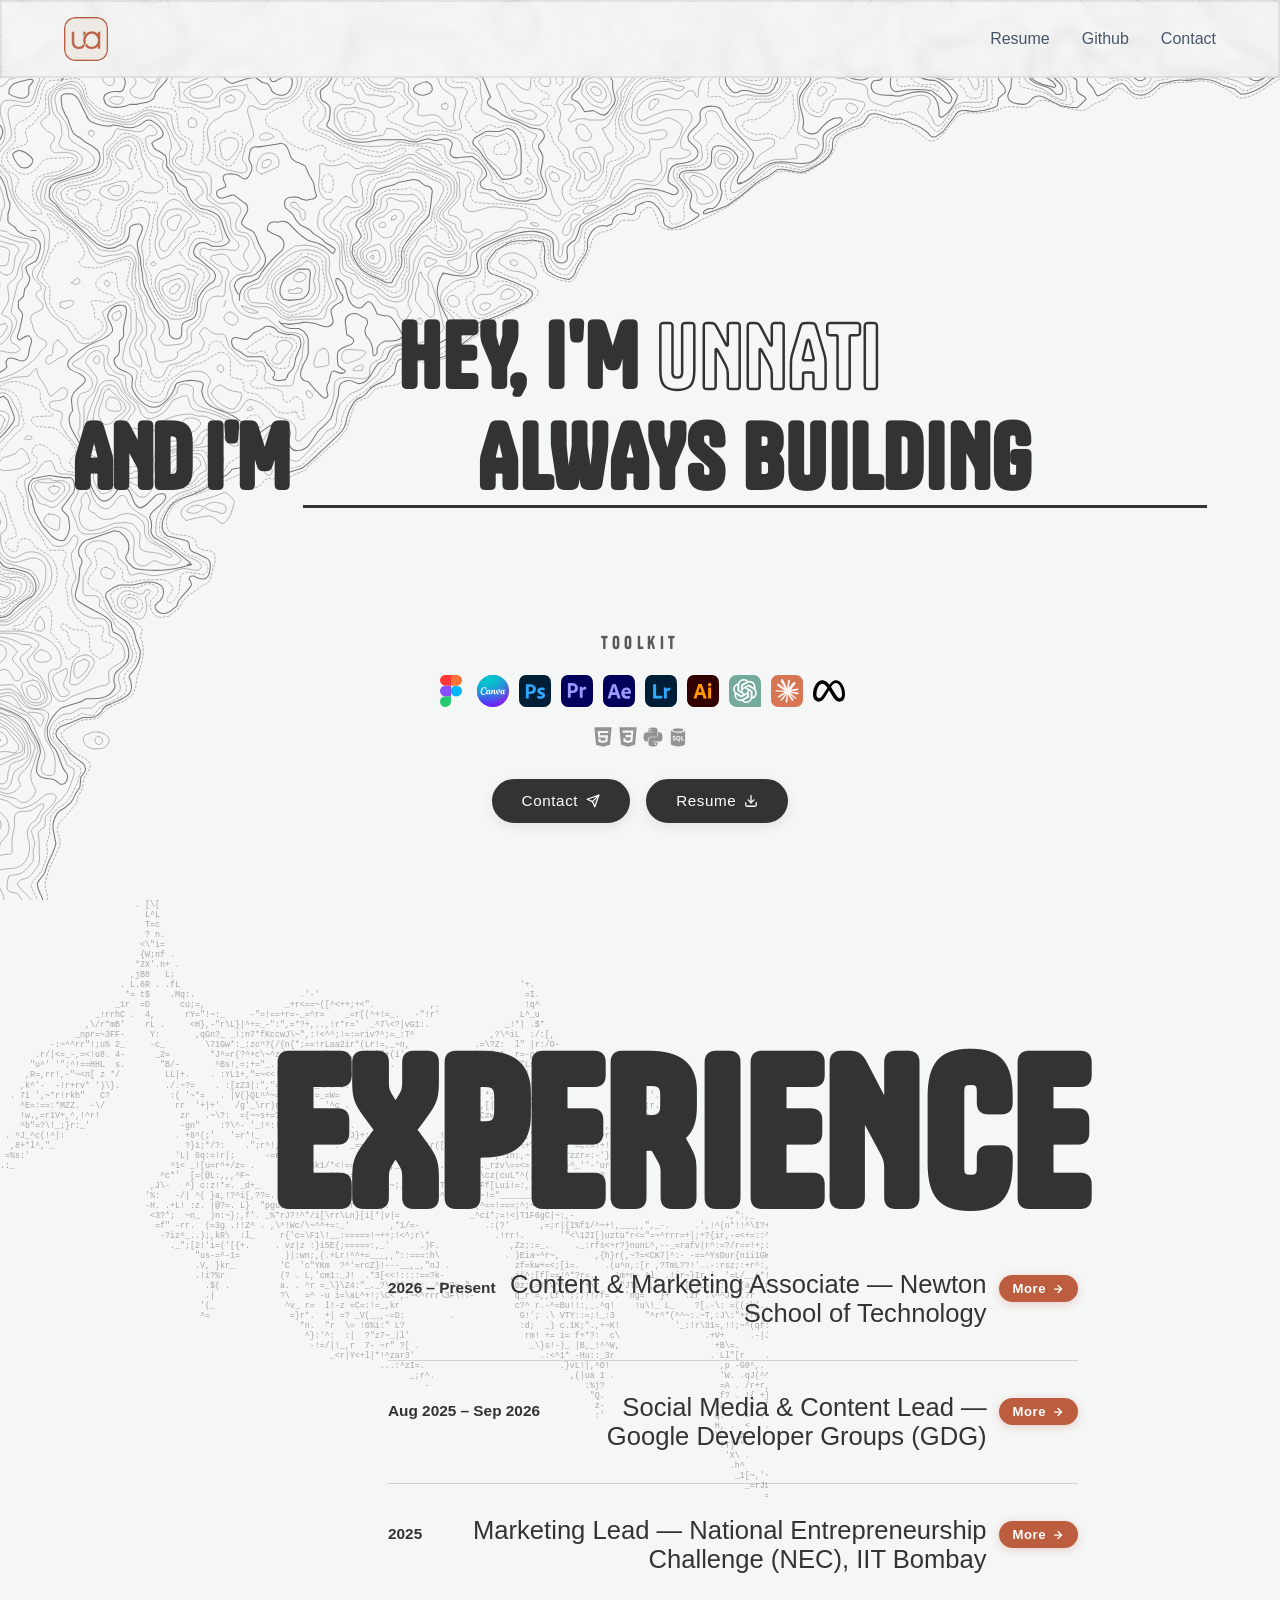
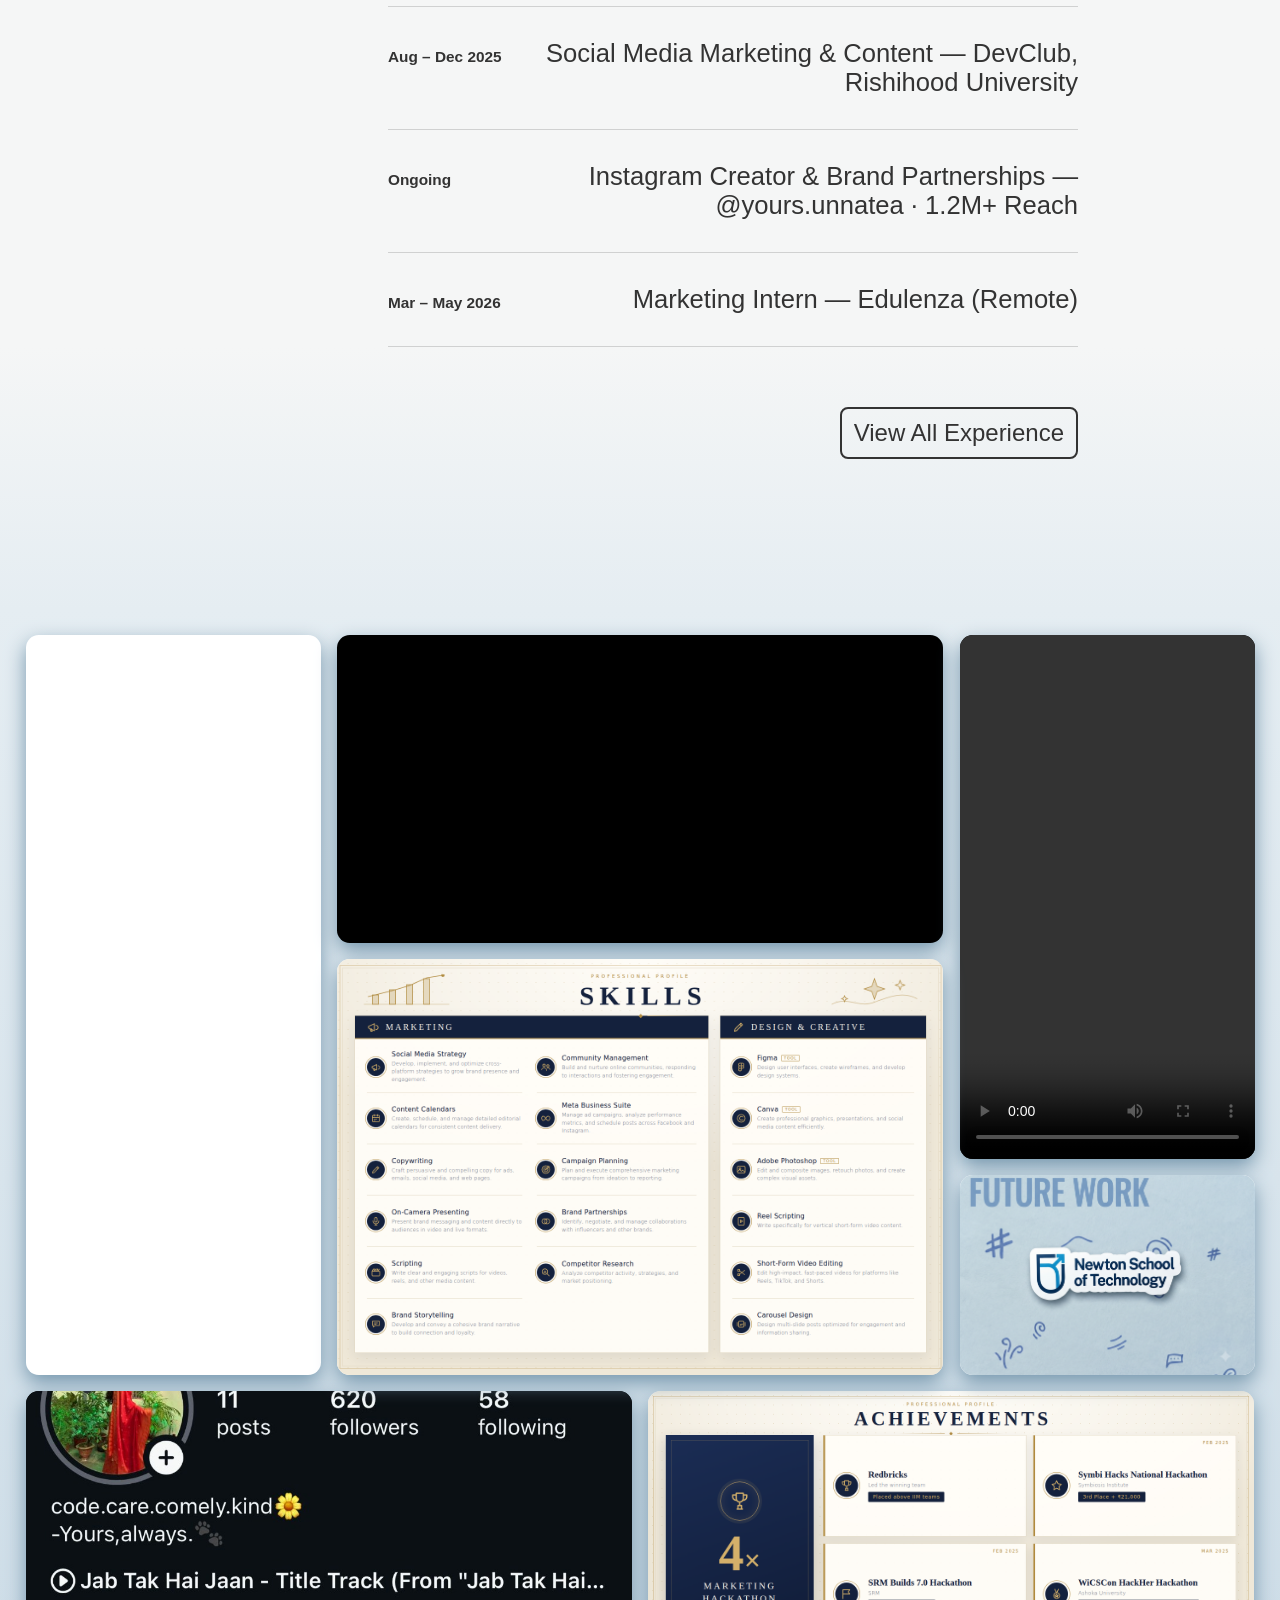
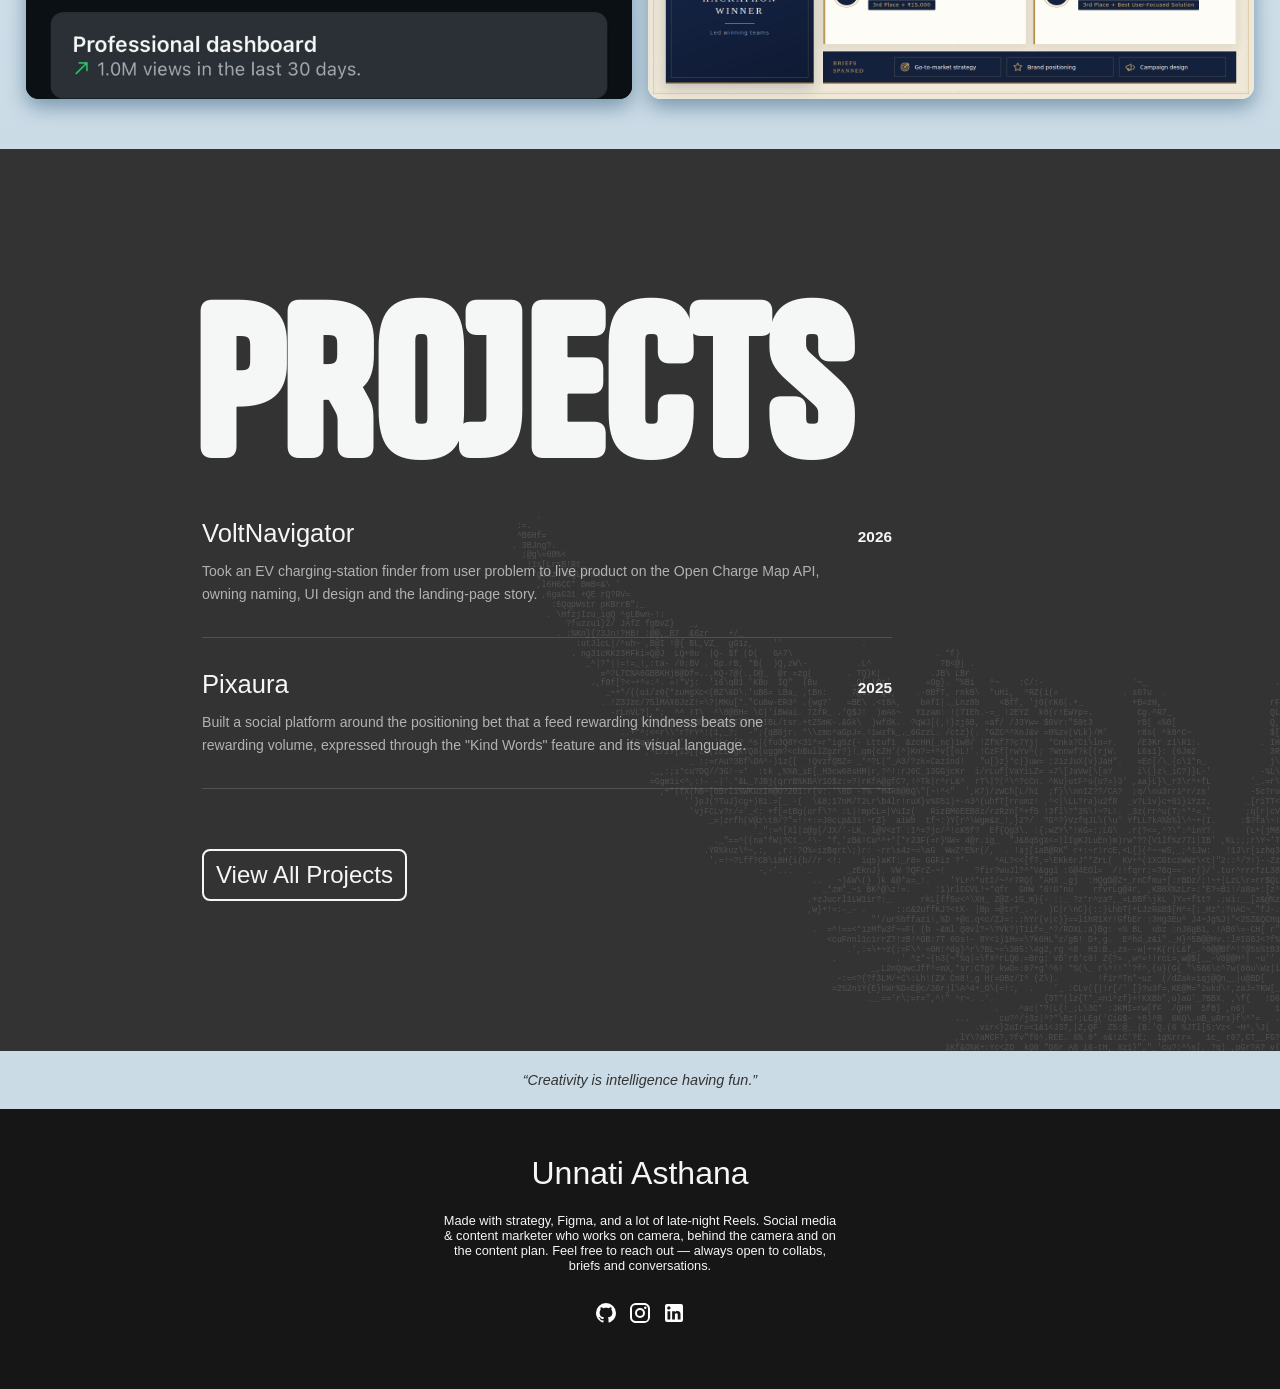
==== commit ddc13838: "Add experience pop-outs for NST, GDG, NEC IIT Bombay, bento grid media & contact updates" ====
--- a/index.html
+++ b/index.html
@@ -37,9 +37,16 @@
     />
     <link
       rel="stylesheet"
-      href="/css/style.min.css?v=1791225553300"
+      href="/css/style.min.css?v=17917208000"
       id="main-theme-sheet"
     />
+    <link rel="stylesheet" href="/css/experience-modal.css?v=17917208000" />
+    <link rel="stylesheet" href="/css/gdsc-modal.css?v=17917208000" />
+    <link rel="stylesheet" href="/css/nec-modal.css?v=17917230000" />
+    <link rel="preconnect" href="https://fonts.googleapis.com" />
+    <link rel="preconnect" href="https://fonts.gstatic.com" crossorigin />
+    <link href="https://fonts.googleapis.com/css2?family=Inter:wght@400;500;600;700&family=Space+Grotesk:wght@500;600;700&display=swap" rel="stylesheet" />
+    <link href="https://fonts.googleapis.com/css2?family=Material+Symbols+Outlined:opsz,wght,FILL,GRAD@20..48,100..700,0..1,-50..200" rel="stylesheet" />
 
     <!-- SCRIPTS FOR INTERACTIVE COMPONENTS -->
 
@@ -50,6 +57,7 @@
     <script src="js/daily_quote.js" defer></script>
     <script src="js/parallax_tilt.js" defer></script>
     <script src="js/animations.js" defer></script>
+    <script src="js/experience_modal.js" defer></script>
   </head>
   <body>
     <div id="loading-screen">
@@ -90,13 +98,11 @@
 
             <!-- Navigation Links -->
             <ul class="nav-links" id="nav-links">
-              <li><a href="projects.html" class="nav-item">Projects</a></li>
+              
               <li>
                 <a
                   href="assets/Unnati_Asthana_Resume.pdf"
                   class="nav-item"
-                  target="_blank"
-                  rel="noopener noreferrer"
                   >Resume</a
                 >
               </li>
@@ -198,6 +204,27 @@
                     class="stack-icon"
                   />
                 </div>
+                <div class="icon-item">
+                  <img
+                    src="assets/icons/chatgpt.svg"
+                    alt="ChatGPT"
+                    class="stack-icon"
+                  />
+                </div>
+                <div class="icon-item">
+                  <img
+                    src="assets/icons/claude.svg"
+                    alt="Claude"
+                    class="stack-icon"
+                  />
+                </div>
+                <div class="icon-item">
+                  <img
+                    src="assets/icons/meta.svg"
+                    alt="Meta Business Suite"
+                    class="stack-icon"
+                  />
+                </div>
               </div>
 
               <div class="icon-flex-row-lang tertiary-stack">
@@ -225,6 +252,18 @@
                     data-src="assets/icons/lang/sql.svg"
                   ></div>
                 </div>
+              </div>
+
+              <!-- Action buttons below Toolkit and above Experience -->
+              <div class="hero-cta-group">
+                <a href="contact.html" class="hero-cta-btn hero-cta-contact">
+                  <span>Contact</span>
+                  <svg width="14" height="14" viewBox="0 0 24 24" fill="none" stroke="currentColor" stroke-width="2.2" stroke-linecap="round" stroke-linejoin="round"><line x1="22" y1="2" x2="11" y2="13"></line><polygon points="22 2 15 22 11 13 2 9 22 2"></polygon></svg>
+                </a>
+                <a href="assets/Unnati_Asthana_Resume.pdf" class="hero-cta-btn hero-cta-contact">
+                  <span>Resume</span>
+                  <svg width="14" height="14" viewBox="0 0 24 24" fill="none" stroke="currentColor" stroke-width="2.2" stroke-linecap="round" stroke-linejoin="round"><path d="M21 15v4a2 2 0 0 1-2 2H5a2 2 0 0 1-2-2v-4"></path><polyline points="7 10 12 15 17 10"></polyline><line x1="12" y1="15" x2="12" y2="3"></line></svg>
+                </a>
               </div>
             </div>
           </div>
@@ -244,23 +283,43 @@
           <h1 class="blog-heading-text">EXPERIENCE</h1>
 
           <div class="blog-index-list" id="blog-index-list">
-            <a href="experience/nst.html" class="blog-single-link">
+            <div class="blog-single-link nst-experience-card" id="open-nst-modal" role="button" tabindex="0" title="Click or double-click to view Content &amp; Marketing Associate details">
               <section class="blog-index-card">
                 <div class="blog-index-header">
                   <span class="blog-index-year">2026 – Present</span>
                   <span class="blog-index-title">Content &amp; Marketing Associate — Newton School of Technology</span>
+                  <button type="button" class="exp-more-btn" id="open-nst-more-btn" aria-label="View more details">
+                    <span>More</span>
+                    <svg width="12" height="12" viewBox="0 0 24 24" fill="none" stroke="currentColor" stroke-width="2.5" stroke-linecap="round" stroke-linejoin="round"><path d="M5 12h14"></path><path d="m12 5 7 7-7 7"></path></svg>
+                  </button>
                 </div>
               </section>
-            </a>
-            <a href="experience/gdsc.html" class="blog-single-link">
+            </div>
+            <div class="blog-single-link gdsc-experience-card" id="open-gdsc-modal" role="button" tabindex="0" title="Click or double-click to view GDG Rishihood details">
               <section class="blog-index-card">
                 <div class="blog-index-header">
                   <span class="blog-index-year">Aug 2025 – Sep 2026</span>
-                  <span class="blog-index-title">Social Media &amp; Content Lead — Google Developer Student Club</span>
+                  <span class="blog-index-title">Social Media &amp; Content Lead — Google Developer Groups (GDG)</span>
+                  <button type="button" class="exp-more-btn" id="open-gdsc-more-btn" aria-label="View more details">
+                    <span>More</span>
+                    <svg width="12" height="12" viewBox="0 0 24 24" fill="none" stroke="currentColor" stroke-width="2.5" stroke-linecap="round" stroke-linejoin="round"><path d="M5 12h14"></path><path d="m12 5 7 7-7 7"></path></svg>
+                  </button>
                 </div>
               </section>
-            </a>
-            <a href="experience/devclub.html" class="blog-single-link">
+            </div>
+            <div class="blog-single-link nec-experience-card" id="open-nec-modal" role="button" tabindex="0" title="Click or double-click to view NEC IIT Bombay details">
+              <section class="blog-index-card">
+                <div class="blog-index-header">
+                  <span class="blog-index-year">2025</span>
+                  <span class="blog-index-title">Marketing Lead — National Entrepreneurship Challenge (NEC), IIT Bombay</span>
+                  <button type="button" class="exp-more-btn" id="open-nec-more-btn" aria-label="View more details">
+                    <span>More</span>
+                    <svg width="12" height="12" viewBox="0 0 24 24" fill="none" stroke="currentColor" stroke-width="2.5" stroke-linecap="round" stroke-linejoin="round"><path d="M5 12h14"></path><path d="m12 5 7 7-7 7"></path></svg>
+                  </button>
+                </div>
+              </section>
+            </div>
+            <!-- <a href="experience/devclub.html" class="blog-single-link"> -->
               <section class="blog-index-card">
                 <div class="blog-index-header">
                   <span class="blog-index-year">Aug – Dec 2025</span>
@@ -276,7 +335,7 @@
                 </div>
               </section>
             </a>
-            <a href="experience/edulenza.html" class="blog-single-link">
+            <!-- <a href="experience/edulenza.html" class="blog-single-link"> -->
               <section class="blog-index-card">
                 <div class="blog-index-header">
                   <span class="blog-index-year">Mar – May 2026</span>
@@ -292,6 +351,188 @@
         </div>
       </div>
     </section>
+    <div class="bento-grid-container">
+      <div class="bento-grid">
+        <div class="parallax-card bento-item item-0" style="position: relative; overflow: hidden; background: #fff;">
+          <iframe 
+            src="https://www.instagram.com/reel/DcGZYaZytwN/embed" 
+            width="100%" 
+            height="100%" 
+            frameborder="0" 
+            scrolling="no" 
+            allowtransparency="true" 
+            style="border: none; position: absolute; top: 0; left: 0; width: 100%; height: 100%; z-index: 1;">
+          </iframe>
+          <div class="reel-overlay" style="position: absolute; top: 0; left: 0; width: 100%; height: 100%; background: rgba(0,0,0,0.4); display: flex; align-items: center; justify-content: center; pointer-events: none; z-index: 10; opacity: 0;">
+            <h2 style="font-family: Tanker-Regular, sans-serif; color: white; font-size: clamp(3rem, 5vw, 5rem); letter-spacing: 0.05em; text-shadow: 0px 4px 20px rgba(0,0,0,0.8); margin: 0; text-align: center;">ON-SCREEN WORK</h2>
+            
+          </div>
+          <style>
+            @keyframes reelVanishOverlay {
+              0% { opacity: 0; transform: scale(0.95); backdrop-filter: blur(0px); -webkit-backdrop-filter: blur(0px); }
+              15% { opacity: 1; transform: scale(1); backdrop-filter: blur(4px); -webkit-backdrop-filter: blur(4px); }
+              70% { opacity: 1; transform: scale(1); backdrop-filter: blur(4px); -webkit-backdrop-filter: blur(4px); }
+              100% { opacity: 0; transform: scale(1.05); backdrop-filter: blur(0px); -webkit-backdrop-filter: blur(0px); }
+            }
+            .item-0:hover .reel-overlay {
+              animation: reelVanishOverlay 2.5s forwards ease-in-out;
+            }
+          </style>
+        </div>
+        <div class="parallax-card bento-item item-1" style="position: relative; overflow: hidden; background: #000;">
+          <iframe 
+            src="https://www.youtube.com/embed/ZKcnXbWNLdw" 
+            width="100%" 
+            height="100%" 
+            frameborder="0" 
+            allow="accelerometer; autoplay; clipboard-write; encrypted-media; gyroscope; picture-in-picture" 
+            allowfullscreen
+            style="border: none; position: absolute; top: 0; left: 0; width: 100%; height: 100%; z-index: 1;">
+          </iframe>
+          <div class="reel-overlay" style="position: absolute; top: 0; left: 0; width: 100%; height: 100%; background: rgba(0,0,0,0.4); display: flex; align-items: center; justify-content: center; pointer-events: none; z-index: 10; opacity: 0;">
+            <h2 style="font-family: Tanker-Regular, sans-serif; color: white; font-size: clamp(2rem, 4vw, 4rem); letter-spacing: 0.05em; text-shadow: 0px 4px 20px rgba(0,0,0,0.8); margin: 0; text-align: center;">BEHIND THE CAMERA</h2>
+          </div>
+          <style>
+            .item-1:hover .reel-overlay {
+              animation: reelVanishOverlay 2.5s forwards ease-in-out;
+            }
+          </style>
+        </div>
+        <div class="parallax-card bento-item item-2" style="position: relative; overflow: hidden; background: #000;">
+          <video 
+            src="assets/bento-grid/2-reel.mp4" 
+            controls 
+            preload="metadata"
+            style="width: 100%; height: 100%; object-fit: cover; position: absolute; top: 0; left: 0; z-index: 1;">
+          </video>
+          <div class="reel-overlay" style="position: absolute; top: 0; left: 0; width: 100%; height: 100%; background: rgba(0,0,0,0.4); display: flex; align-items: center; justify-content: center; pointer-events: none; z-index: 10; opacity: 0;">
+            <h2 style="font-family: Tanker-Regular, sans-serif; color: white; font-size: clamp(2rem, 4vw, 4rem); letter-spacing: 0.05em; text-shadow: 0px 4px 20px rgba(0,0,0,0.8); margin: 0; text-align: center;">BRAND COLLAB</h2>
+          </div>
+          <style>
+            .item-2:hover .reel-overlay {
+              animation: reelVanishOverlay 2.5s forwards ease-in-out;
+            }
+          </style>
+        </div>
+        <div class="parallax-card bento-item item-3" style="position: relative; overflow: hidden;">
+          <img
+            src="assets/bento-grid/skills_achievements_1434x730.png"
+            alt="Achievements & Skills"
+            width="3000"
+            height="1500"
+            style="width: 100%; height: 100%; object-fit: cover;"
+            loading="lazy"
+          />
+          <div class="achievements-skills-overlay">
+            <h2 style="font-family: Tanker-Regular, sans-serif; color: #ffffff; font-size: clamp(2.2rem, 4vw, 4.2rem); letter-spacing: 0.06em; text-shadow: 0px 4px 24px rgba(0,0,0,0.9); margin: 0; text-align: center;">ACHIEVEMENTS </h2>
+          </div>
+          <style>
+            .item-3 .achievements-skills-overlay {
+              position: absolute;
+              top: 0;
+              left: 0;
+              width: 100%;
+              height: 100%;
+              background: rgba(0, 0, 0, 0.55);
+              backdrop-filter: blur(4px);
+              -webkit-backdrop-filter: blur(4px);
+              display: flex;
+              align-items: center;
+              justify-content: center;
+              pointer-events: none;
+              z-index: 10;
+              opacity: 0;
+              transform: scale(0.97);
+              transition: opacity 0.3s cubic-bezier(0.16, 1, 0.3, 1), transform 0.3s cubic-bezier(0.16, 1, 0.3, 1);
+            }
+            .item-3:hover .achievements-skills-overlay {
+              opacity: 1;
+              transform: scale(1);
+            }
+          </style>
+        </div>
+        <a href="https://instagram.com/yours.unnatea" target="_blank" rel="noopener noreferrer" class="parallax-card bento-item item-4" style="position: relative; overflow: hidden; background: #000; display: block; text-decoration: none;">
+          <img
+            src="assets/bento-grid/personal-dashboard.jpg"
+            alt="Personal Dashboard"
+            style="width: 100%; height: 100%; object-fit: cover; object-position: center;"
+            loading="lazy"
+          />
+          <div class="dashboard-hover-overlay">
+            <h2 style="font-family: Tanker-Regular, sans-serif; color: #ffffff; font-size: clamp(2.2rem, 4vw, 4.2rem); letter-spacing: 0.06em; text-shadow: 0px 4px 24px rgba(0,0,0,0.9); margin: 0; text-align: center;">PROFESSIONAL DASHBOARD</h2>
+          </div>
+          <style>
+            .item-4 .dashboard-hover-overlay {
+              position: absolute;
+              top: 0;
+              left: 0;
+              width: 100%;
+              height: 100%;
+              background: rgba(0, 0, 0, 0.55);
+              backdrop-filter: blur(4px);
+              -webkit-backdrop-filter: blur(4px);
+              display: flex;
+              align-items: center;
+              justify-content: center;
+              pointer-events: none;
+              z-index: 10;
+              opacity: 0;
+              transform: scale(0.97);
+              transition: opacity 0.3s cubic-bezier(0.16, 1, 0.3, 1), transform 0.3s cubic-bezier(0.16, 1, 0.3, 1);
+            }
+            .item-4:hover .dashboard-hover-overlay {
+              opacity: 1;
+              transform: scale(1);
+            }
+          </style>
+        </a>
+        <div class="parallax-card bento-item item-5" style="position: relative; overflow: hidden;">
+          <img
+            src="assets/bento-grid/skills_visuals_1436x974.png"
+            alt="Skills"
+            width="3000"
+            height="2000"
+            style="width: 100%; height: 100%; object-fit: cover;"
+            loading="lazy"
+          />
+          <div class="skills-hover-overlay">
+            <h2 style="font-family: Tanker-Regular, sans-serif; color: #ffffff; font-size: clamp(2.2rem, 4vw, 4.2rem); letter-spacing: 0.06em; text-shadow: 0px 4px 24px rgba(0,0,0,0.9); margin: 0; text-align: center;">SKILLS</h2>
+          </div>
+          <style>
+            .item-5 .skills-hover-overlay {
+              position: absolute;
+              top: 0;
+              left: 0;
+              width: 100%;
+              height: 100%;
+              background: rgba(0, 0, 0, 0.55);
+              backdrop-filter: blur(4px);
+              -webkit-backdrop-filter: blur(4px);
+              display: flex;
+              align-items: center;
+              justify-content: center;
+              pointer-events: none;
+              z-index: 10;
+              opacity: 0;
+              transform: scale(0.97);
+              transition: opacity 0.3s cubic-bezier(0.16, 1, 0.3, 1), transform 0.3s cubic-bezier(0.16, 1, 0.3, 1);
+            }
+            .item-5:hover .skills-hover-overlay {
+              opacity: 1;
+              transform: scale(1);
+            }
+          </style>
+        </div>
+        <a href="https://www.youtube.com/@NewtonSchoolofTechnology" target="_blank" rel="noopener noreferrer" class="parallax-card bento-item item-6" style="background: #fff; display: flex; align-items: center; justify-content: center; text-decoration: none;">
+          <img
+            src="assets/bento-grid/future.png"
+            alt="Newton School of Technology"
+            style="width: 100%; height: 100%; object-fit: cover;"
+            loading="lazy"
+          />
+        </a>
+      </div>
+    </div>
 
     <section class="project-index">
       <div class="ascii-leaf-parent-container">
@@ -380,73 +621,7 @@
       </div>
     </section>
 
-    <div class="bento-grid-container">
-      <div class="bento-grid">
-        <div class="parallax-card bento-item item-0">
-          <img
-            src="assets/bento-grid/0.webp"
-            alt="0"
-            width="1500"
-            height="4000"
-            loading="lazy"
-          />
-        </div>
-        <div class="parallax-card bento-item item-1">
-          <img
-            src="assets/bento-grid/1.webp"
-            alt="1"
-            width="3000"
-            height="1500"
-            loading="lazy"
-          />
-        </div>
-        <div class="parallax-card bento-item item-2">
-          <img
-            src="assets/bento-grid/2.webp"
-            alt="2"
-            width="1500"
-            height="3000"
-            loading="lazy"
-          />
-        </div>
-        <div class="parallax-card bento-item item-3">
-          <img
-            src="assets/bento-grid/3.webp"
-            alt="3"
-            width="3000"
-            height="1500"
-            loading="lazy"
-          />
-        </div>
-        <div class="parallax-card bento-item item-4">
-          <img
-            src="assets/bento-grid/4.webp"
-            alt="4"
-            width="3000"
-            height="1500"
-            loading="lazy"
-          />
-        </div>
-        <div class="parallax-card bento-item item-5">
-          <img
-            src="assets/bento-grid/5.webp"
-            alt="5"
-            width="3000"
-            height="2000"
-            loading="lazy"
-          />
-        </div>
-        <div class="parallax-card bento-item item-6">
-          <img
-            src="assets/bento-grid/6.webp"
-            alt="6"
-            width="1586"
-            height="1058"
-            loading="lazy"
-          />
-        </div>
-      </div>
-    </div>
+    
 
     <section class="daily-quote-section">
       <div class="quote-container">
@@ -506,5 +681,945 @@
         </div>
       </div>
     </footer>
+
+    <!-- ===================================================================== -->
+    <!-- CONTENT & MARKETING ASSOCIATE POP-OUT MODAL (NEWTON SCHOOL OF TECH)    -->
+    <!-- ===================================================================== -->
+    <div class="exp-modal-overlay" id="nst-experience-modal" role="dialog" aria-modal="true" aria-labelledby="modal-nst-title">
+      <div class="exp-modal-viewport">
+        
+        <!-- Sub-Nav & Back Trigger -->
+        <div class="exp-modal-nav">
+          <button class="exp-modal-back-btn" id="exp-modal-back-btn" type="button" aria-label="Close experience view">
+            <svg width="18" height="18" viewBox="0 0 24 24" fill="none" stroke="currentColor" stroke-width="2.2" stroke-linecap="round" stroke-linejoin="round">
+              <line x1="19" y1="12" x2="5" y2="12"></line>
+              <polyline points="12 19 5 12 12 5"></polyline>
+            </svg>
+            <span>ALL EXPERIENCES</span>
+          </button>
+          <div class="exp-modal-badge">
+            <span class="exp-badge-dot"></span>
+            <span>ACTIVE ENGAGEMENT</span>
+          </div>
+        </div>
+
+        <!-- Hero Header -->
+        <div class="exp-hero-grid">
+          <div class="exp-hero-main">
+            <div class="exp-hero-tags">
+              <span class="exp-tag-pill">2026 — PRESENT</span>
+              <span class="exp-tag-sub">CREATIVE PRODUCTION &amp; STRATEGY</span>
+            </div>
+            <h1 class="exp-hero-title" id="modal-nst-title">
+              CONTENT &amp; MARKETING<br />
+              <span class="exp-title-accent">ASSOCIATE</span>
+            </h1>
+            <p class="exp-hero-subtitle">On-Camera Talent &amp; Creative Strategist</p>
+            <div class="exp-channels-row">
+              <span class="exp-channels-label">OFFICIAL CHANNELS:</span>
+              <a href="https://www.instagram.com/newtonschooloftechnology" target="_blank" rel="noopener noreferrer" class="exp-channel-pill">
+                <svg width="13" height="13" viewBox="0 0 24 24" fill="none" stroke="currentColor" stroke-width="2"><rect x="2" y="2" width="20" height="20" rx="5" ry="5"></rect><path d="M16 11.37A4 4 0 1 1 12.63 8 4 4 0 0 1 16 11.37z"></path><line x1="17.5" y1="6.5" x2="17.51" y2="6.5"></line></svg>
+                Instagram
+              </a>
+              <a href="https://www.youtube.com/@NewtonSchoolofTechnology" target="_blank" rel="noopener noreferrer" class="exp-channel-pill">
+                <svg width="13" height="13" viewBox="0 0 24 24" fill="currentColor"><path d="M23.498 6.186a3.016 3.016 0 0 0-2.122-2.136C19.505 3.545 12 3.545 12 3.545s-7.505 0-9.377.505A3.017 3.017 0 0 0 .502 6.186C0 8.07 0 12 0 12s0 3.93.502 5.814a3.016 3.016 0 0 0 2.122 2.136c1.871.505 9.376.505 9.376.505s7.505 0 9.377-.505a3.015 3.015 0 0 0 2.122-2.136C24 15.93 24 12 24 12s0-3.93-.502-5.814zM9.545 15.568V8.432L15.818 12l-6.273 3.568z"/></svg>
+                YouTube
+              </a>
+              <a href="https://www.linkedin.com/school/newton-school-of-technology/" target="_blank" rel="noopener noreferrer" class="exp-channel-pill">
+                <svg width="13" height="13" viewBox="0 0 24 24" fill="currentColor"><path d="M19 0h-14c-2.761 0-5 2.239-5 5v14c0 2.761 2.239 5 5 5h14c2.762 0 5-2.239 5-5v-14c0-2.761-2.238-5-5-5zm-11 19h-3v-11h3v11zm-1.5-12.268c-.966 0-1.75-.79-1.75-1.764s.784-1.764 1.75-1.764 1.75.79 1.75 1.764-.783 1.764-1.75 1.764zm13.5 12.268h-3v-5.604c0-3.368-4-3.113-4 0v5.604h-3v-11h3v1.765c1.396-2.586 7-2.777 7 2.476v6.759z"/></svg>
+                LinkedIn
+              </a>
+            </div>
+          </div>
+
+          <!-- Institution Card -->
+          <div class="exp-institution-card">
+            <div class="exp-institution-header">
+              <span class="exp-inst-label">INSTITUTION</span>
+              <span class="exp-inst-status">ACCREDITED</span>
+            </div>
+            <div class="exp-institution-body">
+              <div class="exp-inst-logo-box">
+                <img src="assets/experience/nst/nst-logo.jpg" alt="Newton School of Technology" class="exp-inst-logo" />
+              </div>
+              <h3 class="exp-inst-name">Newton School of Technology</h3>
+              <p class="exp-inst-desc">Official Brand &amp; Digital Content Operations</p>
+            </div>
+          </div>
+        </div>
+
+        <!-- Two Columns Cards: Operations & Talent -->
+        <div class="exp-two-col-cards">
+          <div class="exp-feature-card">
+            <div class="exp-feature-header">
+              <span class="exp-feature-number">01 / OPERATIONS</span>
+              <svg class="exp-feature-icon" width="16" height="16" viewBox="0 0 24 24" fill="none" stroke="currentColor" stroke-width="2"><path d="M12 20h9"></path><path d="M16.5 3.5a2.121 2.121 0 0 1 3 3L7 19l-4 1 1-4L16.5 3.5z"></path></svg>
+            </div>
+            <h2 class="exp-feature-title">Marketing Strategy &amp; Pipeline</h2>
+            <p class="exp-feature-desc">Work directly with the marketing head on Newton School of Technology's official Instagram, YouTube and LinkedIn, contributing to content design, content writing and scripting.</p>
+            <div class="exp-feature-footer">
+              <span>SCOPE:</span> Content Design · Scriptwriting · Brand Voice
+            </div>
+          </div>
+
+          <div class="exp-feature-card">
+            <div class="exp-feature-header">
+              <span class="exp-feature-number">02 / TALENT</span>
+              <svg class="exp-feature-icon" width="16" height="16" viewBox="0 0 24 24" fill="none" stroke="currentColor" stroke-width="2"><polygon points="23 7 16 12 23 17 23 7"></polygon><rect x="1" y="5" width="15" height="14" rx="2" ry="2"></rect></svg>
+            </div>
+            <h2 class="exp-feature-title">On-Camera Representation</h2>
+            <p class="exp-feature-desc">On-camera face of the institution: fronted Instagram reel, with further on-camera YouTube videos in production for release on the official channel.</p>
+            <div class="exp-feature-footer exp-footer-accent">
+              <span>PIPELINE:</span> OFFICIAL RELEASES &amp; ACTIVE PRODUCTION
+            </div>
+          </div>
+        </div>
+
+        <!-- Platform Adaptation Strategy Section -->
+        <div class="exp-strategy-section">
+          <div class="exp-section-header-split">
+            <div>
+              <div class="exp-sublabel">PACING &amp; ARCHITECTURE</div>
+              <h2 class="exp-section-heading">Platform Adaptation Strategy</h2>
+            </div>
+            <p class="exp-strategy-summary">Adapt each piece to its platform, using short-form hooks and pacing for Reels and longer-form storytelling for YouTube.</p>
+          </div>
+
+          <div class="exp-strategy-grid">
+            <div class="exp-strategy-card">
+              <div class="exp-strategy-icon-box exp-icon-red">
+                <svg width="20" height="20" viewBox="0 0 24 24" fill="currentColor"><polygon points="13 2 3 14 12 14 11 22 21 10 12 10 13 2"></polygon></svg>
+              </div>
+              <div class="exp-strategy-body">
+                <h3 class="exp-strategy-title">Short-Form Hooks &amp; Pacing</h3>
+                <div class="exp-strategy-tag">INSTAGRAM REELS FOCUS</div>
+                <p class="exp-strategy-text">Engineered immediate first-3-second retention, rapid visual cuts, on-screen dynamic typography, and punchy call-to-actions.</p>
+              </div>
+            </div>
+
+            <div class="exp-strategy-card">
+              <div class="exp-strategy-icon-box exp-icon-gray">
+                <svg width="20" height="20" viewBox="0 0 24 24" fill="none" stroke="currentColor" stroke-width="2"><rect x="2" y="2" width="20" height="20" rx="2.18" ry="2.18"></rect><line x1="7" y1="2" x2="7" y2="22"></line><line x1="17" y1="2" x2="17" y2="22"></line><line x1="2" y1="12" x2="22" y2="12"></line><line x1="2" y1="7" x2="7" y2="7"></line><line x1="2" y1="17" x2="7" y2="17"></line><line x1="17" y1="17" x2="22" y2="17"></line><line x1="17" y1="7" x2="22" y2="7"></line></svg>
+              </div>
+              <div class="exp-strategy-body">
+                <h3 class="exp-strategy-title">Long-Form Storytelling</h3>
+                <div class="exp-strategy-tag">YOUTUBE VIDEO FOCUS</div>
+                <p class="exp-strategy-text">Structured narrative arcs, in-depth academic contextualization, pacing for extended watch-time and institutional depth.</p>
+              </div>
+            </div>
+          </div>
+        </div>
+
+        <!-- Behind-the-Camera & Published Work -->
+        <div class="exp-works-section">
+          <div class="exp-works-header">
+            <div>
+              <div class="exp-sublabel">OFFICIAL DISTRIBUTION</div>
+              <h2 class="exp-works-heading">BEHIND-THE-CAMERA &amp; PUBLISHED WORK</h2>
+            </div>
+            <div class="exp-works-count">PUBLISHED ACROSS OFFICIAL CHANNELS</div>
+          </div>
+
+          <div class="exp-works-grid">
+            <!-- Work 1 -->
+            <div class="exp-work-card">
+              <div class="exp-work-card-header">
+                <span class="exp-work-platform-pill">INSTAGRAM</span>
+                <span class="exp-work-index">01 / 04</span>
+              </div>
+              <div class="exp-work-img-wrapper">
+                <iframe 
+                  src="https://www.instagram.com/reel/DcGZYaZytwN/embed" 
+                  class="exp-work-embed" 
+                  frameborder="0" 
+                  scrolling="no" 
+                  allowtransparency="true" 
+                  allow="autoplay; clipboard-write; encrypted-media; picture-in-picture; web-share" 
+                  allowfullscreen
+                  loading="lazy">
+                </iframe>
+              </div>
+              <div class="exp-work-details">
+                <div class="exp-work-type">PUBLISHED CREATIVE</div>
+                <p class="exp-work-desc">Fronted and directed short-form hook format with rapid pacing for immediate feed conversion.</p>
+                <a href="https://www.instagram.com/reel/DcGZYaZytwN/" target="_blank" rel="noopener noreferrer" class="exp-work-link">
+                  OFFICIAL CHANNEL <span>↗</span>
+                </a>
+              </div>
+            </div>
+
+            <!-- Work 2 -->
+            <div class="exp-work-card">
+              <div class="exp-work-card-header">
+                <span class="exp-work-platform-pill">INSTAGRAM</span>
+                <span class="exp-work-index">02 / 04</span>
+              </div>
+              <div class="exp-work-img-wrapper">
+                <iframe 
+                  src="https://www.instagram.com/reel/DcTb80jyP7i/embed" 
+                  class="exp-work-embed" 
+                  frameborder="0" 
+                  scrolling="no" 
+                  allowtransparency="true" 
+                  allow="autoplay; clipboard-write; encrypted-media; picture-in-picture; web-share" 
+                  allowfullscreen
+                  loading="lazy">
+                </iframe>
+              </div>
+              <div class="exp-work-details">
+                <div class="exp-work-type">PUBLISHED CREATIVE</div>
+                <p class="exp-work-desc">Curated scripting and on-camera walkthrough focusing on student innovation and tech highlights.</p>
+                <a href="https://www.instagram.com/reel/DcTb80jyP7i/" target="_blank" rel="noopener noreferrer" class="exp-work-link">
+                  OFFICIAL CHANNEL <span>↗</span>
+                </a>
+              </div>
+            </div>
+
+            <!-- Work 3 -->
+            <div class="exp-work-card">
+              <div class="exp-work-card-header">
+                <span class="exp-work-platform-pill">INSTAGRAM</span>
+                <span class="exp-work-index">03 / 04</span>
+              </div>
+              <div class="exp-work-img-wrapper">
+                <iframe 
+                  src="https://www.instagram.com/reel/DcQrww-S4dH/embed" 
+                  class="exp-work-embed" 
+                  frameborder="0" 
+                  scrolling="no" 
+                  allowtransparency="true" 
+                  allow="autoplay; clipboard-write; encrypted-media; picture-in-picture; web-share" 
+                  allowfullscreen
+                  loading="lazy">
+                </iframe>
+              </div>
+              <div class="exp-work-details">
+                <div class="exp-work-type">PUBLISHED CREATIVE</div>
+                <p class="exp-work-desc">High-tempo conceptual reel emphasizing brand positioning and tech curriculum milestones.</p>
+                <a href="https://www.instagram.com/newtonschooloftechnology" target="_blank" rel="noopener noreferrer" class="exp-work-link">
+                  OFFICIAL CHANNEL <span>↗</span>
+                </a>
+              </div>
+            </div>
+
+            <!-- Work 4 -->
+            <div class="exp-work-card">
+              <div class="exp-work-card-header">
+                <span class="exp-work-platform-pill exp-pill-youtube">YOUTUBE</span>
+                <span class="exp-work-index">04 / 04</span>
+              </div>
+              <div class="exp-work-img-wrapper">
+                <iframe 
+                  src="https://www.youtube.com/embed/ZKcnXbWNLdw" 
+                  class="exp-work-embed" 
+                  title="Newton School of Technology YouTube Video" 
+                  frameborder="0" 
+                  allow="accelerometer; autoplay; clipboard-write; encrypted-media; gyroscope; picture-in-picture; web-share" 
+                  allowfullscreen
+                  loading="lazy">
+                </iframe>
+              </div>
+              <div class="exp-work-details">
+                <div class="exp-work-type">PUBLISHED FEATURE</div>
+                <p class="exp-work-desc">Longer-form storytelling format with structured narrative pacing published on the official channel.</p>
+                <a href="https://www.youtube.com/@NewtonSchoolofTechnology" target="_blank" rel="noopener noreferrer" class="exp-work-link">
+                  OFFICIAL CHANNEL <span>↗</span>
+                </a>
+              </div>
+            </div>
+          </div>
+        </div>
+
+        <!-- Bottom Slate & Collaborate Banner -->
+        <div class="exp-bottom-banner">
+          <div class="exp-banner-left">
+            <div class="exp-banner-icon">
+              <svg width="18" height="18" viewBox="0 0 24 24" fill="none" stroke="currentColor" stroke-width="2"><path d="M21 15a2 2 0 0 1-2 2H7l-4 4V5a2 2 0 0 1 2-2h14a2 2 0 0 1 2 2z"></path></svg>
+            </div>
+            <div class="exp-banner-text">
+              <span class="exp-banner-tag">ACTIVE SLATE</span>
+              <p class="exp-banner-title">Further on-camera YouTube videos currently in production for release on the official channel.</p>
+            </div>
+          </div>
+          <a href="contact.html" class="exp-banner-action-btn">
+            CONNECT &amp; COLLABORATE
+          </a>
+        </div>
+
+        <!-- Modal Footer -->
+        <footer class="exp-modal-footer">
+          <div class="exp-footer-left">
+            <strong>UNNATI ASTHANA</strong>
+            <p>© 2025 Architectural &amp; Software Design Portfolio. All rights reserved.</p>
+          </div>
+          <div class="exp-footer-right">
+            WORK · CURRICULUM · INQUIRIES
+          </div>
+        </footer>
+
+      </div>
+    </div>
+
+    <!-- ===================================================================== -->
+    <!-- GDG RISHIHOOD EXPERIENCE POP-OUT MODAL                                -->
+    <!-- ===================================================================== -->
+    <div class="gdsc-modal-overlay" id="gdsc-experience-modal" role="dialog" aria-modal="true" aria-labelledby="modal-gdsc-title">
+      <!-- Background Contour Linework -->
+      <svg class="gdsc-topo-bg gdsc-topo-bg-top" fill="none" viewBox="0 0 800 800" xmlns="http://www.w3.org/2000/svg">
+        <path d="M780 120C690 140 640 90 560 110C480 130 450 210 370 230C290 250 250 210 180 250C110 290 90 380 30 420C-30 460 -70 450 -120 500" stroke="currentColor" stroke-dasharray="4 6" stroke-linecap="round" stroke-width="1.2"></path>
+        <path d="M800 210C710 230 670 180 580 200C490 220 460 300 380 320C300 340 260 300 190 340C120 380 100 480 40 520C-20 560 -60 560 -110 610" stroke="currentColor" stroke-linecap="round" stroke-width="1.2"></path>
+        <path d="M760 300C670 320 620 270 540 290C460 310 430 400 350 420C270 440 240 390 170 430C100 470 70 570 10 610C-50 650 -90 650 -140 700" stroke="currentColor" stroke-dasharray="2 4" stroke-linecap="round" stroke-width="1.2"></path>
+        <path d="M790 390C700 410 650 360 570 380C490 400 460 490 380 510C300 530 270 480 200 520C130 560 100 660 40 700C-20 740 -60 740 -110 790" stroke="currentColor" stroke-linecap="round" stroke-width="1.2"></path>
+        <path d="M820 480C730 500 680 450 600 470C520 490 490 580 410 600C330 620 300 570 230 610C160 650 130 750 70 790" stroke="currentColor" stroke-linecap="round" stroke-width="1.2"></path>
+        <circle cx="580" cy="200" r="160" stroke="currentColor" stroke-dasharray="1 5" stroke-width="1"></circle>
+        <circle cx="380" cy="320" r="90" stroke="currentColor" stroke-width="1.2"></circle>
+      </svg>
+      <svg class="gdsc-topo-bg gdsc-topo-bg-bottom" fill="none" viewBox="0 0 700 700" xmlns="http://www.w3.org/2000/svg">
+        <path d="M50 70C140 90 190 40 270 60C350 80 380 170 460 190C540 210 580 170 650 210C720 250 740 350 800 390" stroke="currentColor" stroke-linecap="round" stroke-width="1.2"></path>
+        <path d="M10 160C100 180 150 130 230 150C310 170 340 260 420 280C500 300 540 260 610 300C680 340 700 440 760 480" stroke="currentColor" stroke-dasharray="3 4" stroke-linecap="round" stroke-width="1.2"></path>
+        <path d="M-30 250C60 270 110 220 190 240C270 260 300 350 380 370C460 390 500 350 570 390C640 430 660 530 720 570" stroke="currentColor" stroke-linecap="round" stroke-width="1.2"></path>
+        <circle cx="380" cy="370" r="110" stroke="currentColor" stroke-dasharray="2 6" stroke-width="1"></circle>
+      </svg>
+
+      <div class="gdsc-modal-viewport">
+        <!-- Top Nav & Breadcrumb Sub-bar -->
+        <div class="gdsc-modal-nav">
+          <button class="gdsc-back-btn" id="gdsc-modal-back-btn" type="button" aria-label="Close experience view">
+            <span class="material-symbols-outlined" style="font-size:18px;">arrow_back</span>
+            <span>Back to All Experiences</span>
+          </button>
+          <div class="gdsc-badge-indicator">
+            <span class="gdsc-pulse-dot"></span>
+            <span>EXPERIENCE RECORD · GDG / RISHIHOOD</span>
+          </div>
+        </div>
+
+        <!-- Hero Role Dossier & Organization Summary Box -->
+        <div class="gdsc-hero-grid">
+          <!-- Left Column -->
+          <div class="gdsc-hero-main">
+            <div class="gdsc-badge-row">
+              <span class="gdsc-tag-pill-primary">COMPLETED TENURE</span>
+              <span class="gdsc-tag-pill-secondary">ALUMNI LEAD</span>
+              <span class="gdsc-tag-timeline">
+                <span class="material-symbols-outlined" style="font-size:14px;color:#983d1d;">schedule</span>
+                Aug 2025 – Sep 2026 · 1 yr
+              </span>
+            </div>
+
+            <div class="gdsc-title-block">
+              <h1 class="gdsc-hero-title" id="modal-gdsc-title">
+                Social Media &amp; Marketing Team<br />
+                <span class="gdsc-title-accent">Content Lead</span>
+              </h1>
+              <p class="gdsc-hero-subtitle">Chapter Instagram Lead &amp; Creative Direction</p>
+            </div>
+
+            <p class="gdsc-hero-body">
+              Spearheaded digital storytelling, brand tone, and content systems for the Google Developer Groups (GDG) chapter at Rishihood University. Directed on-ground event coverage, capturing attendee &amp; speaker testimonials, and driving record hackathon turnouts across the academic tenure.
+            </p>
+
+            <div class="gdsc-channels-row">
+              <div class="gdsc-channel-item">
+                <span class="material-symbols-outlined" style="color:#983d1d;font-size:20px;">hub</span>
+                <span>Instagram · GDG Chapter / Rishihood</span>
+              </div>
+              <span class="gdsc-dot-sep">•</span>
+              <div class="gdsc-channel-item muted">
+                <span class="material-symbols-outlined" style="font-size:20px;">category</span>
+                <span>Campus Tech Community</span>
+              </div>
+            </div>
+          </div>
+
+          <!-- Right Column: Organization Profile Card -->
+          <div class="gdsc-org-card">
+            <div class="gdsc-org-header">
+              <span class="gdsc-org-label">ORGANIZATION PROFILE</span>
+              <span class="gdsc-org-sub">01 / CHAPTER</span>
+            </div>
+
+            <div class="gdsc-org-logo-row">
+              <div class="gdsc-org-crest-box">
+                <img src="assets/experience/gdsc/gdsc-logo.png" alt="GDG Rishihood Official Crest" class="gdsc-org-crest-img" />
+              </div>
+              <div class="gdsc-org-title-group">
+                <span class="gdsc-org-community-tag">STUDENT COMMUNITY</span>
+                <h3 class="gdsc-org-name">GDG Rishihood</h3>
+                <p class="gdsc-org-subname">Google Developer Groups On Campus</p>
+              </div>
+            </div>
+
+            <div class="gdsc-org-specs">
+              <div class="gdsc-spec-row">
+                <span class="gdsc-spec-label">Host Institution</span>
+                <span class="gdsc-spec-val">Rishihood University</span>
+              </div>
+              <div class="gdsc-spec-row">
+                <span class="gdsc-spec-label">Primary Handle</span>
+                <span class="gdsc-spec-val accent">@gdg.rishihood</span>
+              </div>
+              <div class="gdsc-spec-row">
+                <span class="gdsc-spec-label">Chapter Role</span>
+                <span class="gdsc-spec-val">Lead Creative &amp; Instagram Ops</span>
+              </div>
+              <div class="gdsc-spec-row">
+                <span class="gdsc-spec-label">Status</span>
+                <span class="gdsc-spec-val accent" style="display:inline-flex;align-items:center;gap:6px;">
+                  <span style="width:6px;height:6px;border-radius:50%;background:#983d1d;display:inline-block;"></span>
+                  Archived Chapter Lead
+                </span>
+              </div>
+            </div>
+
+            <!-- Verified Accreditation Box with Certificate PDF Link -->
+            <div class="gdsc-accred-box">
+              <div class="gdsc-accred-top">
+                <span class="material-symbols-outlined gdsc-accred-icon" style="font-size:20px;">verified</span>
+                <div>
+                  <span class="gdsc-accred-title">VERIFIED ACCREDITATION</span>
+                  <h4 class="gdsc-accred-name">Certificate of Completion</h4>
+                  <p class="gdsc-accred-desc">Issued by Google Developer Groups On Campus, Rishihood University for outstanding leadership &amp; contributions (2025–2026).</p>
+                </div>
+              </div>
+              <a href="assets/GDG_Certificate_Of_Completion.pdf" target="_blank" rel="noopener noreferrer" class="gdsc-accred-btn">
+                <span>View Certificate</span>
+                <span class="material-symbols-outlined" style="font-size:16px;">open_in_new</span>
+              </a>
+            </div>
+          </div>
+        </div>
+
+        <!-- Contour 01 Divider -->
+        <div class="gdsc-contour-divider">
+          <div class="gdsc-contour-line"></div>
+          <span class="gdsc-contour-label">CONTOUR 01 // MANDATE &amp; PILLARS</span>
+        </div>
+
+        <!-- Key Leadership Areas (2 Core Pillars) -->
+        <div class="gdsc-section-block">
+          <div>
+            <div class="gdsc-section-pretitle">CORE OPERATIONAL PILLARS</div>
+            <h2 class="gdsc-section-title">Key Leadership Areas</h2>
+          </div>
+
+          <div class="gdsc-pillars-grid">
+            <!-- Pillar 01 -->
+            <div class="gdsc-pillar-card">
+              <div>
+                <div class="gdsc-pillar-header">
+                  <span class="gdsc-pillar-badge">PILLAR 01</span>
+                  <span class="material-symbols-outlined gdsc-pillar-icon">calendar_month</span>
+                </div>
+                <h3 class="gdsc-pillar-title">End-to-End Instagram Ownership</h3>
+                <p class="gdsc-pillar-desc">
+                  Owned the chapter’s Instagram end to end for a full year: content calendar, copywriting, on-ground shooting, design in Figma and Canva, scheduling, and community replies.
+                </p>
+              </div>
+              <div class="gdsc-pillar-chips-box">
+                <span class="gdsc-chips-label">Scope of Work</span>
+                <div class="gdsc-chips-wrap">
+                  <span class="gdsc-chip">Content Calendar</span>
+                  <span class="gdsc-chip">On-Ground Shoots</span>
+                  <span class="gdsc-chip">Copywriting</span>
+                  <span class="gdsc-chip">Figma &amp; Canva</span>
+                  <span class="gdsc-chip">Community Ops</span>
+                </div>
+              </div>
+            </div>
+
+            <!-- Pillar 02 -->
+            <div class="gdsc-pillar-card">
+              <div>
+                <div class="gdsc-pillar-header">
+                  <span class="gdsc-pillar-badge">PILLAR 02</span>
+                  <span class="material-symbols-outlined gdsc-pillar-icon">trending_up</span>
+                </div>
+                <h3 class="gdsc-pillar-title">Growth &amp; Performance Experimentation</h3>
+                <p class="gdsc-pillar-desc">
+                  Grew follower base and reel reach over the year through a consistent posting rhythm and by testing formats against what performed.
+                </p>
+              </div>
+              <div class="gdsc-pillar-chips-box">
+                <span class="gdsc-chips-label">Focus Areas</span>
+                <div class="gdsc-chips-wrap">
+                  <span class="gdsc-chip">Reel Reach</span>
+                  <span class="gdsc-chip">Follower Growth</span>
+                  <span class="gdsc-chip">Format Testing</span>
+                  <span class="gdsc-chip">Posting Rhythm</span>
+                </div>
+              </div>
+            </div>
+          </div>
+        </div>
+
+        <!-- Platform Strategy / Impact Section -->
+        <div class="gdsc-impact-card">
+          <div class="gdsc-impact-header">
+            <div>
+              <div class="gdsc-section-pretitle">IMPACT &amp; CONVERSIONS</div>
+              <h2 class="gdsc-section-title">Technical Event Promotion &amp; Registrations</h2>
+              <p style="font-size:0.95rem;color:#56423c;margin:6px 0 0;">
+                Driving high student turnout and workshop registrations purely through organic social strategy.
+              </p>
+            </div>
+            <div class="gdsc-impact-stats-box">
+              <span class="gdsc-stat-num">100%</span>
+              <span class="gdsc-stat-sub">Organic Pull</span>
+            </div>
+          </div>
+
+          <div class="gdsc-impact-grid">
+            <div class="gdsc-impact-block">
+              <div class="gdsc-impact-block-title-row">
+                <div class="gdsc-impact-icon-badge">
+                  <span class="material-symbols-outlined" style="font-size:18px;">videocam</span>
+                </div>
+                <h4 class="gdsc-impact-block-title">On-Ground Coverage &amp; Registration Pull</h4>
+              </div>
+              <p class="gdsc-impact-block-text">
+                Spearheaded live coverage for technical hackathons and code labs—conducting on-camera attendee and speaker interviews that converted organic reach into full event turnouts.
+              </p>
+            </div>
+
+            <div class="gdsc-impact-block">
+              <div class="gdsc-impact-block-title-row">
+                <div class="gdsc-impact-icon-badge">
+                  <span class="material-symbols-outlined" style="font-size:18px;">brush</span>
+                </div>
+                <h4 class="gdsc-impact-block-title">Content &amp; Creative System</h4>
+              </div>
+              <p class="gdsc-impact-block-text">
+                Standardized visual identity, story announcements, carousel breakdowns, and speaker spotlight collateral created in Figma and Canva.
+              </p>
+            </div>
+          </div>
+        </div>
+
+        <!-- Contour 02 Divider -->
+        <div class="gdsc-contour-divider">
+          <div class="gdsc-contour-line"></div>
+          <span class="gdsc-contour-label">CONTOUR 02 // DELIVERABLES ARCHIVE</span>
+        </div>
+
+        <!-- Published Campaigns & Chapter Highlights -->
+        <div class="gdsc-section-block">
+          <div class="gdsc-exhibits-header-row">
+            <div>
+              <div class="gdsc-section-pretitle">PORTFOLIO RECORD</div>
+              <h2 class="gdsc-section-title">PUBLISHED CAMPAIGNS &amp; CHAPTER HIGHLIGHTS</h2>
+            </div>
+            <span class="gdsc-exhibits-count">4 Key Exhibits</span>
+          </div>
+
+          <div class="gdsc-exhibits-grid">
+            <!-- Exhibit 01 -->
+            <div class="gdsc-exhibit-card">
+              <div>
+                <h4 class="gdsc-exhibit-title">Workshop Promotion &amp; Hackathon Announcement</h4>
+                <p class="gdsc-exhibit-desc">
+                  Figma visual design, carousel breakdown, registration driver for campus hackathons and developer tracks.
+                </p>
+              </div>
+              <div class="gdsc-exhibit-footer">
+                <span class="gdsc-exhibit-type">Carousel Deck</span>
+                <span class="material-symbols-outlined" style="font-size:16px;">collections</span>
+              </div>
+            </div>
+
+            <!-- Exhibit 02 -->
+            <div class="gdsc-exhibit-card">
+              <div>
+                <h4 class="gdsc-exhibit-title">Speaker &amp; Attendee Testimonials</h4>
+                <p class="gdsc-exhibit-desc">
+                  Filmed and edited on-ground attendee reactions, key takeaways, and guest engineer interviews for rapid post-event reel drops.
+                </p>
+              </div>
+              <div class="gdsc-exhibit-footer">
+                <span class="gdsc-exhibit-type">On-Ground Video Reels</span>
+                <span class="material-symbols-outlined" style="font-size:16px;">movie</span>
+              </div>
+            </div>
+
+            <!-- Exhibit 03 -->
+            <div class="gdsc-exhibit-card">
+              <div>
+                <h4 class="gdsc-exhibit-title">Hackathon Live Coverage &amp; Recaps</h4>
+                <p class="gdsc-exhibit-desc">
+                  Real-time story broadcast during 24h hackathons, interactive audience polls, milestone highlights, and on-the-spot team soundbites.
+                </p>
+              </div>
+              <div class="gdsc-exhibit-footer">
+                <span class="gdsc-exhibit-type">Real-Time Stories &amp; Recaps</span>
+                <span class="material-symbols-outlined" style="font-size:16px;">sensors</span>
+              </div>
+            </div>
+
+            <!-- Exhibit 04 -->
+            <div class="gdsc-exhibit-card">
+              <div>
+                <h4 class="gdsc-exhibit-title">Chapter Brand System &amp; Templates</h4>
+                <p class="gdsc-exhibit-desc">
+                  Canva and Figma asset kits for rapid event announcements, typography rules, and community cohesion.
+                </p>
+              </div>
+              <div class="gdsc-exhibit-footer">
+                <span class="gdsc-exhibit-type">Design System</span>
+                <span class="material-symbols-outlined" style="font-size:16px;">palette</span>
+              </div>
+            </div>
+          </div>
+        </div>
+
+        <!-- Bottom Action Bar / Collaboration Bar -->
+        <div class="gdsc-bottom-bar">
+          <div class="gdsc-bottom-left">
+            <span class="gdsc-bottom-tag">CHAPTER STEWARDSHIP</span>
+            <h3 class="gdsc-bottom-title">Open for Community Tech Talks &amp; Creative Strategy</h3>
+            <p class="gdsc-bottom-desc">
+              Completed successful tenure at GDG Rishihood. Available for mentoring aspiring student design leads and collaborating on ecosystem initiatives.
+            </p>
+          </div>
+          <div class="gdsc-bottom-actions">
+            <a href="assets/GDG_Certificate_Of_Completion.pdf" target="_blank" rel="noopener noreferrer" class="gdsc-btn-cert">
+              <span class="material-symbols-outlined" style="color:#983d1d;font-size:18px;">workspace_premium</span>
+              <span>View Certificate</span>
+              <span class="material-symbols-outlined" style="font-size:16px;">north_east</span>
+            </a>
+            <a href="contact.html" class="gdsc-btn-primary">
+              Connect &amp; Collaborate
+            </a>
+            <button type="button" class="gdsc-btn-outline" id="gdsc-bottom-back-btn">
+              Back to Experiences
+            </button>
+          </div>
+        </div>
+
+        <!-- Modal Footer -->
+        <footer class="gdsc-modal-footer">
+          <div class="gdsc-footer-left">
+            <strong>UNNATI ASTHANA</strong>
+            <p>© 2025 Architectural &amp; Software Design Portfolio. All rights reserved.</p>
+          </div>
+          <div class="gdsc-footer-right">
+            <span>Work</span>
+            <span>•</span>
+            <span>Curriculum</span>
+            <span>•</span>
+            <span>Inquiries</span>
+          </div>
+        </footer>
+      </div>
+    </div>
+
+    <!-- ===================================================================== -->
+    <!-- NEC IIT BOMBAY EXPERIENCE POP-OUT MODAL                               -->
+    <!-- ===================================================================== -->
+    <div class="nec-modal-overlay" id="nec-experience-modal" role="dialog" aria-modal="true" aria-labelledby="modal-nec-title">
+      <!-- Background Contour Linework -->
+      <svg class="nec-topo-bg nec-topo-bg-top" fill="none" viewBox="0 0 800 800" xmlns="http://www.w3.org/2000/svg">
+        <path d="M780 120C690 140 640 90 560 110C480 130 450 210 370 230C290 250 250 210 180 250C110 290 90 380 30 420C-30 460 -70 450 -120 500" stroke="currentColor" stroke-dasharray="4 6" stroke-linecap="round" stroke-width="1.2"></path>
+        <path d="M800 210C710 230 670 180 580 200C490 220 460 300 380 320C300 340 260 300 190 340C120 380 100 480 40 520C-20 560 -60 560 -110 610" stroke="currentColor" stroke-linecap="round" stroke-width="1.2"></path>
+        <path d="M760 300C670 320 620 270 540 290C460 310 430 400 350 420C270 440 240 390 170 430C100 470 70 570 10 610C-50 650 -90 650 -140 700" stroke="currentColor" stroke-dasharray="2 4" stroke-linecap="round" stroke-width="1.2"></path>
+        <path d="M790 390C700 410 650 360 570 380C490 400 460 490 380 510C300 530 270 480 200 520C130 560 100 660 40 700C-20 740 -60 740 -110 790" stroke="currentColor" stroke-linecap="round" stroke-width="1.2"></path>
+        <path d="M820 480C730 500 680 450 600 470C520 490 490 580 410 600C330 620 300 570 230 610C160 650 130 750 70 790" stroke="currentColor" stroke-linecap="round" stroke-width="1.2"></path>
+        <circle cx="580" cy="200" r="160" stroke="currentColor" stroke-dasharray="1 5" stroke-width="1"></circle>
+        <circle cx="380" cy="320" r="90" stroke="currentColor" stroke-width="1.2"></circle>
+      </svg>
+      <svg class="nec-topo-bg nec-topo-bg-bottom" fill="none" viewBox="0 0 700 700" xmlns="http://www.w3.org/2000/svg">
+        <path d="M50 70C140 90 190 40 270 60C350 80 380 170 460 190C540 210 580 170 650 210C720 250 740 350 800 390" stroke="currentColor" stroke-linecap="round" stroke-width="1.2"></path>
+        <path d="M10 160C100 180 150 130 230 150C310 170 340 260 420 280C500 300 540 260 610 300C680 340 700 440 760 480" stroke="currentColor" stroke-dasharray="3 4" stroke-linecap="round" stroke-width="1.2"></path>
+        <path d="M-30 250C60 270 110 220 190 240C270 260 300 350 380 370C460 390 500 350 570 390C640 430 660 530 720 570" stroke="currentColor" stroke-linecap="round" stroke-width="1.2"></path>
+        <circle cx="380" cy="370" r="110" stroke="currentColor" stroke-dasharray="2 6" stroke-width="1"></circle>
+      </svg>
+
+      <div class="nec-modal-viewport">
+        <!-- Top Nav & Breadcrumb Sub-bar -->
+        <div class="nec-modal-nav">
+          <button class="nec-back-btn" id="nec-modal-back-btn" type="button" aria-label="Close experience view">
+            <span class="material-symbols-outlined" style="font-size:18px;">arrow_back</span>
+            <span>Back to All Experiences</span>
+          </button>
+          <div class="nec-badge-indicator">
+            <span class="nec-pulse-dot"></span>
+            <span>EXPERIENCE RECORD · E-CELL IIT BOMBAY / NEC 2025</span>
+          </div>
+        </div>
+
+        <!-- Hero Role Dossier & Organization Summary Box -->
+        <div class="nec-hero-grid">
+          <!-- Left Column -->
+          <div class="nec-hero-main">
+            <div class="nec-badge-row">
+              <span class="nec-tag-pill-gold">
+                <span class="material-symbols-outlined" style="font-size:14px;">military_tech</span>
+                RANK 19 NATIONWIDE
+              </span>
+              <span class="nec-tag-pill-blue">6-MONTH NATIONAL CHALLENGE</span>
+              <span class="nec-tag-timeline">
+                <span class="material-symbols-outlined" style="font-size:14px;color:#1e3a8a;">schedule</span>
+                2025
+              </span>
+            </div>
+
+            <div class="nec-title-block">
+              <h1 class="nec-hero-title" id="modal-nec-title">
+                National Entrepreneurship Challenge<br />
+                <span class="nec-title-accent">Marketing Lead</span>
+              </h1>
+              <p class="nec-hero-subtitle">E-Cell, IIT Bombay · Basic Track Nationwide Competition</p>
+            </div>
+
+            <p class="nec-hero-body">
+              Appointed as Marketing Lead for the National Entrepreneurship Challenge (NEC 2025) team by the E-Cell Core Committee. Spearheaded campaign promotion, cross-campus outreach, and marketing roadmaps throughout the 6-month national challenge, successfully driving the college team to <strong>Rank 19 nationwide</strong> among entrepreneurship cells from premier institutions across India.
+            </p>
+
+            <div class="nec-channels-row">
+              <div class="nec-channel-item">
+                <span class="material-symbols-outlined" style="color:#1e3a8a;font-size:20px;">rocket_launch</span>
+                <span>E-Cell IIT Bombay · National Challenge</span>
+              </div>
+              <span style="color:#ddc0b8;">•</span>
+              <div class="nec-channel-item muted">
+                <span class="material-symbols-outlined" style="font-size:20px;">account_balance</span>
+                <span>Rishihood University Chapter</span>
+              </div>
+            </div>
+          </div>
+
+          <!-- Right Column: Organization Profile Card -->
+          <div class="nec-org-card">
+            <div class="nec-org-header">
+              <span class="nec-org-label">ORGANIZATION PROFILE</span>
+              <span class="nec-org-sub">03 / E-CELL IIT BOMBAY</span>
+            </div>
+
+            <div class="nec-org-logo-row">
+              <div class="nec-org-crest-box">
+                <img src="assets/experience/nec_iitb/ecell-logo.png" alt="E-Cell IIT Bombay Logo" class="nec-org-crest-img" />
+              </div>
+              <div class="nec-org-title-group">
+                <span class="nec-org-community-tag" style="font-family:'Space Grotesk',sans-serif;font-size:0.65rem;font-weight:700;letter-spacing:0.12em;text-transform:uppercase;color:#1e3a8a;">STUDENT VENTURE CELL</span>
+                <h3 class="nec-org-name">E-Cell, IIT Bombay</h3>
+                <p class="nec-org-subname">National Entrepreneurship Challenge (NEC)</p>
+              </div>
+            </div>
+
+            <div class="nec-org-specs">
+              <div class="nec-spec-row">
+                <span class="nec-spec-label">Organizing Body</span>
+                <span class="nec-spec-val">The Entrepreneurship Cell, IIT Bombay</span>
+              </div>
+              <div class="nec-spec-row">
+                <span class="nec-spec-label">Competition Track</span>
+                <span class="nec-spec-val accent">NEC 2025 Basic Track</span>
+              </div>
+              <div class="nec-spec-row">
+                <span class="nec-spec-label">Assigned Role</span>
+                <span class="nec-spec-val">Marketing Lead (E-Cell Team)</span>
+              </div>
+              <div class="nec-spec-row">
+                <span class="nec-spec-label">National Rank</span>
+                <span class="nec-spec-val gold">Rank 19 Nationwide</span>
+              </div>
+            </div>
+
+            <!-- Verified Accreditation Box with Certificate PDF Link -->
+            <div class="nec-accred-box">
+              <div class="nec-accred-top">
+                <span class="material-symbols-outlined nec-accred-icon" style="font-size:22px;">workspace_premium</span>
+                <div>
+                  <span class="nec-accred-title">VERIFIED MERIT ACCREDITATION</span>
+                  <h4 class="nec-accred-name">Rank 19 Certificate of Achievement</h4>
+                  <p class="nec-accred-desc">Issued by E-Cell IIT Bombay congratulating Unnati Asthana and team for securing Rank 19 in NEC 2025 Basic Track.</p>
+                </div>
+              </div>
+              <a href="assets/experience/nec_iitb/NEC_IIT_Bombay_Certificate.pdf" target="_blank" rel="noopener noreferrer" class="nec-accred-btn">
+                <span>View Certificate PDF</span>
+                <span class="material-symbols-outlined" style="font-size:16px;">open_in_new</span>
+              </a>
+            </div>
+          </div>
+        </div>
+
+        <!-- Contour 01 Divider -->
+        <div class="nec-divider">
+          <div class="nec-divider-line"></div>
+          <span class="nec-divider-label">CONTOUR 01 // MANDATE &amp; LEADERSHIP PILLARS</span>
+        </div>
+
+        <!-- Key Leadership Areas (3 Core Pillars) -->
+        <div class="nec-section-block">
+          <div>
+            <div class="nec-section-pretitle">CORE OPERATIONAL PILLARS</div>
+            <h2 class="nec-section-title">Key Leadership &amp; Campaign Areas</h2>
+          </div>
+
+          <div class="nec-pillars-grid">
+            <!-- Pillar 01 -->
+            <div class="nec-pillar-card">
+              <div>
+                <div class="nec-pillar-header">
+                  <span class="nec-pillar-badge">PILLAR 01</span>
+                  <span class="material-symbols-outlined nec-pillar-icon">campaign</span>
+                </div>
+                <h3 class="nec-pillar-title">National Campaign Architecture</h3>
+                <p class="nec-pillar-desc">
+                  Designed comprehensive outreach plans across the 6-month national challenge to maximize engagement, mobilize student participants, and represent the university with competitive excellence.
+                </p>
+              </div>
+              <div class="nec-chips-wrap">
+                <span class="nec-chip">6-Month Roadmap</span>
+                <span class="nec-chip">Outreach Drives</span>
+                <span class="nec-chip">National Contest</span>
+              </div>
+            </div>
+
+            <!-- Pillar 02 -->
+            <div class="nec-pillar-card">
+              <div>
+                <div class="nec-pillar-header">
+                  <span class="nec-pillar-badge">PILLAR 02</span>
+                  <span class="material-symbols-outlined nec-pillar-icon">auto_awesome</span>
+                </div>
+                <h3 class="nec-pillar-title">Creative Collateral &amp; Brand Systems</h3>
+                <p class="nec-pillar-desc">
+                  Owned copywriting, promotional posters, and social distribution channels, ensuring high-clarity event positioning and consistent visual identity across all campaign touchpoints.
+                </p>
+              </div>
+              <div class="nec-chips-wrap">
+                <span class="nec-chip">Creative Direction</span>
+                <span class="nec-chip">Copywriting</span>
+                <span class="nec-chip">Visual Collateral</span>
+              </div>
+            </div>
+
+            <!-- Pillar 03 -->
+            <div class="nec-pillar-card">
+              <div>
+                <div class="nec-pillar-header">
+                  <span class="nec-pillar-badge">PILLAR 03</span>
+                  <span class="material-symbols-outlined nec-pillar-icon">groups</span>
+                </div>
+                <h3 class="nec-pillar-title">Leadership &amp; Cross-Team Coordination</h3>
+                <p class="nec-pillar-desc">
+                  Coordinated directly with the E-Cell Core Committee, establishing accountable update rhythms, rapid execution under deadlines, and strategic communication with IIT Bombay coordinators.
+                </p>
+              </div>
+              <div class="nec-chips-wrap">
+                <span class="nec-chip">Core Committee</span>
+                <span class="nec-chip">Execution Cadence</span>
+                <span class="nec-chip">Stakeholder Updates</span>
+              </div>
+            </div>
+          </div>
+        </div>
+
+        <!-- Contour 02 Divider -->
+        <div class="nec-divider">
+          <div class="nec-divider-line"></div>
+          <span class="nec-divider-label">CONTOUR 02 // DUAL OFFICIAL VERIFICATION ARCHIVE</span>
+        </div>
+
+        <!-- Dual Document Showcase Grid -->
+        <div class="nec-section-block">
+          <div>
+            <div class="nec-section-pretitle">VERIFIED CREDENTIALS &amp; APPOINTMENT</div>
+            <h2 class="nec-section-title">Official Recognition &amp; Mandate Documents</h2>
+          </div>
+
+          <div class="nec-docs-grid">
+            <!-- Document 01: Certificate of Achievement -->
+            <div class="nec-doc-card">
+              <div class="nec-doc-preview-box">
+                <img src="assets/experience/nec_iitb/certificate.png" alt="NEC IIT Bombay Rank 19 Certificate Preview" class="nec-doc-preview-img" />
+                <span class="nec-doc-preview-overlay">
+                  <span class="material-symbols-outlined" style="font-size:14px;">verified</span>
+                  IIT BOMBAY MERIT
+                </span>
+              </div>
+              <div class="nec-doc-content">
+                <div>
+                  <h4 class="nec-doc-title">Certificate of Achievement (Rank 19)</h4>
+                  <div class="nec-doc-issuer">The Entrepreneurship Cell, IIT Bombay</div>
+                  <p class="nec-doc-desc">
+                    Official certificate awarded to Unnati Asthana and team for securing <strong>Rank 19</strong> in NEC 2025 Basic Track out of participating colleges nationwide. Issued by Overall Coordinators Ayush Tekriwal and Prathamesh Yeole.
+                  </p>
+                </div>
+                <a href="assets/experience/nec_iitb/NEC_IIT_Bombay_Certificate.pdf" target="_blank" rel="noopener noreferrer" class="nec-doc-action-btn">
+                  <span class="material-symbols-outlined" style="font-size:18px;">description</span>
+                  <span>View Full Certificate (PDF)</span>
+                  <span class="material-symbols-outlined" style="font-size:15px;">north_east</span>
+                </a>
+              </div>
+            </div>
+
+            <!-- Document 02: Appointment Letter -->
+            <div class="nec-doc-card">
+              <div class="nec-doc-preview-box" style="background:#ffffff;padding:16px;">
+                <img src="assets/experience/nec_iitb/NEC_Marketing_Lead_Appointment.png" alt="Marketing Lead Appointment Letter Preview" class="nec-doc-preview-img" style="object-fit:contain;" />
+                <span class="nec-doc-preview-overlay">
+                  <span class="material-symbols-outlined" style="font-size:14px;">assignment_ind</span>
+                  OFFICIAL APPOINTMENT
+                </span>
+              </div>
+              <div class="nec-doc-content">
+                <div>
+                  <h4 class="nec-doc-title">Appointment of Marketing Lead</h4>
+                  <div class="nec-doc-issuer">E-Cell Core Committee, Rishihood University</div>
+                  <p class="nec-doc-desc">
+                    Official appointment communication assigning the role of <strong>Marketing Lead</strong> for the NEC team, recognizing marketing skills, leadership potential, and operational ownership.
+                  </p>
+                </div>
+                <a href="assets/experience/nec_iitb/NEC_Marketing_Lead_Appointment.png" target="_blank" rel="noopener noreferrer" class="nec-doc-action-btn">
+                  <span class="material-symbols-outlined" style="font-size:18px;">mail</span>
+                  <span>View Appointment Document</span>
+                  <span class="material-symbols-outlined" style="font-size:15px;">north_east</span>
+                </a>
+              </div>
+            </div>
+          </div>
+        </div>
+
+        <!-- Bottom Action Bar / Collaboration Bar -->
+        <div class="nec-bottom-bar">
+          <div class="nec-bottom-left">
+            <span class="nec-bottom-tag">VENTURE CAMPAIGNS &amp; ECOSYSTEMS</span>
+            <h3 class="nec-bottom-title">Directing High-Impact Entrepreneurship Initiatives</h3>
+            <p class="nec-bottom-desc">
+              Demonstrated success leading nationwide marketing campaigns with E-Cell IIT Bombay. Available for strategic marketing consulting, brand positioning, and community ecosystem drives.
+            </p>
+          </div>
+          <div class="nec-bottom-actions">
+            <a href="assets/experience/nec_iitb/NEC_IIT_Bombay_Certificate.pdf" target="_blank" rel="noopener noreferrer" class="nec-btn-cert">
+              <span class="material-symbols-outlined" style="font-size:18px;">workspace_premium</span>
+              <span>View Certificate (PDF)</span>
+              <span class="material-symbols-outlined" style="font-size:16px;">north_east</span>
+            </a>
+            <a href="contact.html" class="nec-btn-primary">
+              Connect &amp; Collaborate
+            </a>
+            <button type="button" class="nec-btn-outline" id="nec-bottom-back-btn">
+              Back to Experiences
+            </button>
+          </div>
+        </div>
+
+        <!-- Modal Footer -->
+        <footer class="nec-modal-footer">
+          <div class="nec-footer-left">
+            <strong>UNNATI ASTHANA</strong>
+            <p>© 2025 Architectural &amp; Software Design Portfolio. All rights reserved.</p>
+          </div>
+          <div class="nec-footer-right">
+            <span>Work</span>
+            <span>•</span>
+            <span>Curriculum</span>
+            <span>•</span>
+            <span>Inquiries</span>
+          </div>
+        </footer>
+      </div>
+    </div>
   </body>
 </html>
--- a/css/animations/index-animations.css
+++ b/css/animations/index-animations.css
@@ -77,7 +77,8 @@
 .blog-single-link,
 .blog-btn-wrapper,    
 .ascii-leaf-parent-container,
-.ascii-leaves-parent-container {
+.ascii-leaves-parent-container,
+.slide-effect-right {
   opacity: 0;
   will-change: transform, opacity;
   transition: opacity 1.2s cubic-bezier(0.16, 1, 0.3, 1), 
@@ -86,10 +87,26 @@
 }
 
 .project-heading-text { transform: translateX(-80px) skewX(8deg); filter: blur(4px); }
-.blog-heading-text { transform: translateX(80px) skewX(-8deg); filter: blur(4px); }
+.blog-heading-text, .slide-effect-right { transform: translateX(80px) skewX(-8deg); filter: blur(4px); }
 
 .project-card-link, .project-btn-wrapper { transform: translateY(50px); }
 .blog-single-link, .blog-btn-wrapper { transform: translateY(50px); }
+
+.scroll-fade-up {
+  opacity: 0;
+  transform: translateY(60px);
+  will-change: transform, opacity;
+  transition: opacity 1.2s cubic-bezier(0.16, 1, 0.3, 1), 
+              transform 1.2s cubic-bezier(0.16, 1, 0.3, 1);
+}
+
+.scroll-fade-left {
+  opacity: 0;
+  transform: translateX(60px);
+  will-change: transform, opacity;
+  transition: opacity 1.2s cubic-bezier(0.16, 1, 0.3, 1), 
+              transform 1.2s cubic-bezier(0.16, 1, 0.3, 1);
+}
 
 .ascii-leaf-parent-container { transform: translateY(80px); }
 .ascii-leaves-parent-container { transform: translateY(-80px); }
--- a/css/style.min.css
+++ b/css/style.min.css
@@ -1 +1 @@
-*,::after,::before{box-sizing:border-box;margin:0;padding:0}:root{--accent-main:#333333;--accent-light:#f8f4f2;--accent-text:#475569;--accent-secondary:#888;--special-accent:#bd5d3f;--text-dark:#1e293b;--background-color:#f5f6f6;--secondary-background:#f5f6f6;--dark-background-color:#161616;--font-primary:"Outfit",sans-serif;--line-height-hero:1.15}body{font-family:var(--font-primary);background-color:var(--background-color);color:var(--text-dark);overflow-x:hidden}@font-face{font-family:Outfit;src:url('/fonts/Outfit/Outfit-VariableFont_wght.woff2') format('woff2-variations'),url('/fonts/Outfit/Outfit-VariableFont_wght.woff') format('woff-variations'),url('/fonts/Outfit/Outfit-VariableFont_wght.ttf') format('truetype');font-weight:100 900;font-display:swap;font-style:normal}@font-face{font-family:Tanker-Regular;src:url('/fonts/tanker/Tanker-Regular.woff2') format('woff2'),url('/fonts/tanker/Tanker-Regular.woff') format('woff'),url('/fonts/tanker/Tanker-Regular.ttf') format('truetype');font-weight:400;font-display:swap;font-style:normal}@font-face{font-family:Geometr706-Cond;src:url('/fonts/Geometr706/Geometr706.woff2') format('woff2'),url('/fonts/Geometr706/Geometr706.woff') format('woff'),url('/fonts/Geometr706/Geometr706.ttf') format('truetype');font-weight:400;font-display:swap;font-style:normal}@font-face{font-family:Anton;src:url('/fonts/Anton/Anton-Regular.woff2') format('woff2'),url('/fonts/Anton/Anton-Regular.woff') format('woff'),url('/fonts/Anton/Anton-Regular.ttf') format('truetype');font-weight:400;font-display:swap;font-style:normal}@font-face{font-family:Mosk;src:url('/fonts/Mosk/Mosk Thin 100.ttf') format('truetype');font-weight:100;font-style:normal}@font-face{font-family:Mosk;src:url('/fonts/Mosk/Mosk Extra-Light 200.ttf') format('truetype');font-weight:200;font-style:normal}@font-face{font-family:Mosk;src:url('/fonts/Mosk/Mosk Light 300.ttf') format('truetype');font-weight:300;font-style:normal}@font-face{font-family:Mosk;src:url('/fonts/Mosk/Mosk Normal 400.ttf') format('truetype');font-weight:400;font-style:normal}@font-face{font-family:Mosk;src:url('/fonts/Mosk/Mosk Medium 500.ttf') format('truetype');font-weight:500;font-style:normal}@font-face{font-family:Mosk;src:url('/fonts/Mosk/Mosk Semi-Bold 600.ttf') format('truetype');font-weight:600;font-style:normal}@font-face{font-family:Mosk;src:url('/fonts/Mosk/Mosk Bold 700.ttf') format('truetype');font-weight:700;font-style:normal}@font-face{font-family:Mosk;src:url('/fonts/Mosk/Mosk Extra-Bold 800.ttf') format('truetype');font-weight:800;font-style:normal}@font-face{font-family:Mosk;src:url('/fonts/Mosk/Mosk Ultra-Bold 900.ttf') format('truetype');font-weight:900;font-style:normal}.navbar{width:100%;border:2px solid rgba(0,0,0,.08);background-color:color-mix(in srgb,var(--background-color) 70%,transparent);backdrop-filter:blur(4px);-webkit-backdrop-filter:blur(4px);position:fixed;top:0;left:0;z-index:1000}.nav-container{max-width:1200px;margin:0 auto;padding:15px 24px;display:flex;justify-content:space-between;align-items:center}.logo-img{height:36px;width:auto;display:block}.logo-svg-icon{width:40px;height:40px;display:block;padding:2px;color:var(--special-accent);transition:color .2s}.logo-svg-icon:hover{color:var(--accent-text)}.logo-svg-icon circle,.logo-svg-icon g,.logo-svg-icon path,.logo-svg-icon polygon,.logo-svg-icon rect{fill:currentColor!important}.logo-svg-icon [stroke]{stroke:currentColor!important}.nav-links{display:flex;list-style:none;gap:32px}.nav-item{font-family:Outfit,sans-serif;font-variation-settings:"wght" 300;text-decoration:none;color:var(--accent-text);font-size:1rem;transition:color .2s,font-variation-settings .2s}.nav-item:hover{color:var(--accent-main);font-variation-settings:"wght" 800}.menu-toggle{display:none;flex-direction:column;justify-content:space-between;width:24px;height:18px;background:0 0;border:none;cursor:pointer;z-index:1001}.menu-toggle .bar{width:100%;height:2px;background-color:var(--accent-main);transition:.3s}.hero-section{position:relative;min-height:100vh;display:flex;flex-direction:column;background:0 0}.hero-section::before{content:"";position:absolute;top:0;left:0;width:100%;height:100%;background-image:url("/assets/topographical_map_art_bg.svg");background-size:cover;background-position:center bottom;background-repeat:no-repeat;scale:-1 -1;transform:translateZ(-1px);opacity:.65;z-index:-1}.hero-content{flex-grow:1;display:flex;align-items:flex-start;justify-content:center;padding:34vh 10px 40px}.headline-stack{text-align:center;display:flex;flex-direction:column;align-items:center}.stroke-text{color:transparent;-webkit-text-stroke-width:2.5px;-webkit-text-stroke-color:var(--accent-main);font-weight:400;font-synthesis:none;display:inline-block;text-decoration:none;cursor:pointer;transition:color .3s,-webkit-text-stroke-color .3s}.name-button:hover{color:var(--accent-main);-webkit-text-stroke-color:var(--accent-main)}.action-line,.static-line,.ticker-item{font-family:Tanker-Regular,sans-serif;letter-spacing:.02em}.static-line{font-size:clamp(4rem, 10vw, 5.5rem);color:var(--accent-main);line-height:var(--line-height-hero)}.action-line{display:flex;align-items:center;justify-content:center;font-size:clamp(4rem, 10vw, 5.5rem);font-weight:900;color:var(--accent-main);letter-spacing:-.02em;line-height:var(--line-height-hero)}.ticker-wrapper{display:inline-block;height:calc(clamp(4rem,10vw,5.5rem) * var(--line-height-hero));overflow:hidden;position:relative;vertical-align:bottom}.ticker-wrapper::after{content:"";position:absolute;bottom:0;left:0;width:100%;height:3px;background-color:var(--accent-main);z-index:2;pointer-events:none}.ticker-track{display:flex;flex-direction:column;transition:transform .6s cubic-bezier(.76, 0, .24, 1)}.ticker-item{display:block;white-space:nowrap;height:calc(clamp(4rem,10vw,5.5rem) * var(--line-height-hero))}.ticker-item-gold{font-family:Tanker-Regular,sans-serif;letter-spacing:.02em;color:var(--special-accent)}.software-stack-container{position:absolute;top:70vh;width:max-content;z-index:10;display:flex;flex-direction:column;align-items:center;justify-content:center;text-align:center}.stack-label{font-family:Tanker-Regular,sans-serif;font-size:1.1rem;letter-spacing:.25em;color:var(--accent-main);opacity:.8;margin-bottom:20px}.icon-flex-row{display:flex;flex-wrap:wrap;justify-content:center;align-items:center;gap:24px 10px;width:100%}.icon-item{display:flex;align-items:center;justify-content:center;transition:transform .2s cubic-bezier(.25, 1, .5, 1)}.icon-item:hover{transform:translateY(-4px) scale(1.5)}.stack-icon{height:32px;width:32px;object-fit:contain;display:block}.icon-flex-row-lang{display:flex;flex-wrap:wrap;justify-content:center;align-items:center;gap:24px 5px;width:100%}.tertiary-stack{margin-top:20px}.lang-svg-icon{width:20px;height:20px;display:block;--lang-color:#939393;color:var(--lang-color);transition:color .2s cubic-bezier(.25, 1, .5, 1)}.tertiary-stack .icon-item:hover .lang-svg-icon{color:var(--lang-color)}.lang-svg-icon circle,.lang-svg-icon g,.lang-svg-icon path,.lang-svg-icon polygon,.lang-svg-icon rect{fill:currentColor}.lang-svg-icon [stroke]{stroke:currentColor}.project-index{background-color:var(--accent-main);min-height:100vh;position:relative;overflow-x:hidden;overflow-y:hidden;padding:0 15vw;box-sizing:border-box;display:flex;align-items:center;justify-content:flex-start}.ascii-leaf-parent-container{position:absolute;bottom:0;right:0;width:60vw;height:auto;opacity:.15;pointer-events:none;user-select:none}#ascii-leaf-container svg{width:100%;height:auto;display:block}#ascii-leaf-container svg path,#ascii-leaf-container svg text,#ascii-leaf-container svg tspan{font-family:'Ubuntu Mono',monospace!important;fill:var(--background-color)}.project-container{width:100%;max-width:700px;display:block;z-index:2;margin:100px 0}.project-contents{display:flex;flex-direction:column;width:100%;max-width:100%;align-items:stretch}.project-heading-text{font-family:Tanker-Regular,sans-serif;color:var(--background-color);font-size:200px}.project-list{display:flex;flex-direction:column;gap:2rem;padding-left:10px}.project-index-card{display:flex;flex-direction:column;gap:.75rem;border-bottom:1px solid rgba(255,255,255,.15);padding-bottom:2rem}.project-index-header{display:flex;justify-content:space-between;align-items:baseline}.project-index-title{font-family:Outfit,sans-serif;font-size:clamp(20px, 2vw, 28px);font-weight:500;color:var(--background-color)}.project-index-year{font-family:Outfit,sans-serif;font-size:clamp(14px, 1.2vw, 18px);font-weight:600;color:var(--background-color)}.project-index-desc{font-family:Outfit,sans-serif;font-weight:300;color:var(--background-color);opacity:.65;font-size:clamp(14px, 1.1vw, 16px);line-height:1.6;margin:0;max-width:90%}.projects-page-link{text-decoration:none;color:var(--background-color);border:2px solid var(--background-color);padding:10px 12px;border-radius:8px;width:max-content;font-family:Outfit,sans-serif;font-weight:300;font-size:clamp(17px, 2vw, 24px);margin:60px 0 50px 10px;position:relative;overflow:hidden;z-index:1;transition:color .4s ease-in-out}.projects-page-link::before{content:"";position:absolute;top:0;left:0;width:100%;height:100%;background-color:var(--background-color);z-index:-1;transform:translateX(-105%) skewX(-15deg);transition:transform .4s ease-in-out}.projects-page-link:hover{color:var(--accent-main)}.projects-page-link:hover::before{transform:translateX(0) skewX(0)}.blog-index{background-color:var(--background-color);min-height:100vh;position:relative;overflow-x:hidden;overflow-y:hidden;padding:0 15vw;box-sizing:border-box;display:flex;align-items:center;justify-content:flex-end;background-image:linear-gradient(to bottom,var(--background-color) 80%,#e5edf2)}.ascii-leaves-parent-container{position:absolute;top:0;left:0;width:60vw;height:auto;opacity:.4;pointer-events:none;user-select:none}#ascii-leaves-container svg{width:100%;height:auto;display:block}#ascii-leaves-container svg path,#ascii-leaves-container svg text,#ascii-leaves-container svg tspan{font-family:'Ubuntu Mono',monospace!important;fill:var(--accent-main)}.blog-container{width:100%;max-width:700px;display:block;z-index:2;margin:100px 0}.blog-contents{display:flex;flex-direction:column;width:100%;max-width:100%;align-items:flex-end}.blog-heading-text{font-family:Tanker-Regular,sans-serif;color:var(--accent-main);font-size:200px;text-align:right}.blog-index-list{display:flex;flex-direction:column;gap:2rem;padding-right:10px;padding-left:0;width:100%}.blog-index-card{display:flex;flex-direction:column;gap:.75rem;border-bottom:1px solid rgba(0,0,0,.15);padding-bottom:2rem;transition:transform .25s cubic-bezier(.25, 1, .5, 1)}.blog-single-link{text-decoration:none;width:100%}.blog-single-link:hover .blog-index-card{transform:translateX(-8px)}.blog-index-header{display:flex;justify-content:space-between;align-items:baseline;flex-wrap:wrap;gap:12px;width:100%}.blog-index-title{font-family:Outfit,sans-serif;font-size:clamp(20px, 2vw, 28px);font-weight:500;color:var(--accent-main);text-align:right;flex:1 1 250px;margin-left:auto}.blog-index-year{font-family:Outfit,sans-serif;font-size:clamp(14px, 1.2vw, 18px);font-weight:600;color:var(--accent-main)}.blog-page-link{text-decoration:none;color:var(--accent-main);border:2px solid var(--accent-main);padding:10px 12px;border-radius:8px;width:max-content;font-family:Outfit,sans-serif;font-weight:300;font-size:clamp(17px, 2vw, 24px);margin:60px 10px 50px 0;position:relative;overflow:hidden;z-index:1;transition:color .4s ease-in-out}.blog-page-link::before{content:"";position:absolute;top:0;left:0;width:100%;height:100%;background-color:var(--accent-main);z-index:-1;transform:translateX(105%) skewX(15deg);transition:transform .4s ease-in-out}.blog-page-link:hover{color:var(--background-color)}.blog-page-link:hover::before{transform:translateX(0) skewX(0)}.bento-grid-container{width:100%;max-width:100vw;padding:2vw;box-sizing:border-box;background-color:var(--background-color);background-image:linear-gradient(to bottom,#e5edf2,#cbdbe6)}.bento-grid{display:grid;width:100%;gap:2vw;grid-template-columns:repeat(6,1fr);grid-template-rows:repeat(18,calc((100vw - 14vw)/ 6))}.bento-item{background:linear-gradient(90deg,var(--background-color) 25%,#ddd 50%,var(--background-color) 75%);background-size:200% 100%;animation:1.5s linear infinite shimmer;stroke:#ffffff;stroke-width:200px;color:#fff;border-radius:1vw;overflow:hidden;display:flex;align-items:center;justify-content:center;font-family:sans-serif;font-size:1.5rem;font-weight:700;align-self:stretch;position:relative;box-shadow:#7697ad 0 8px 20px 0}.bento-item img{width:100%;height:100%;object-fit:cover;display:block}.item-0 img{object-position:top}.item-0{grid-column:1/span 3;grid-row:1/span 3}.item-2{grid-column:4/span 3;grid-row:1/span 5}.item-6{grid-column:1/span 3;grid-row:4/span 2}.item-1{grid-column:1/span 6;grid-row:6/span 3}.item-5{grid-column:1/span 6;grid-row:9/span 4}.item-4{grid-column:1/span 6;grid-row:13/span 3}.item-3{grid-column:1/span 6;grid-row:16/span 3}.gallery-container{width:100%;max-width:100%;padding:2vw;box-sizing:border-box;overflow-x:hidden}.masonry-grid{column-count:5;column-width:200px;gap:15px;width:100%;max-width:100%;padding:0 10px;box-sizing:border-box;margin:2vh 0 150px}.masonry-item{position:relative;break-inside:avoid;margin-bottom:16px;width:100%;max-width:100%;overflow:hidden;border-radius:1.3vw;display:inline-block;-webkit-column-break-inside:avoid;background-color:#dcdbdb}.masonry-item img{width:100%!important;max-width:100%!important;height:auto!important;display:block;opacity:1;transition:opacity .3s ease-in-out}.masonry-item.skeleton{background:linear-gradient(90deg,var(--background-color) 25%,#ddd 50%,var(--background-color) 75%);background-size:200% 100%;animation:1.5s linear infinite shimmer}.masonry-item.skeleton img{opacity:.3}.blog-screen{min-height:600px;margin-bottom:100px}.blog-year-section{max-width:600px;margin:40px auto;font-family:Outfit,sans-serif;padding-left:24px;padding-right:24px}.blog-year{color:var(--accent-secondary);font-size:1.3rem;font-weight:500;margin-bottom:15px}.blog-list{display:flex;flex-direction:column;gap:15px}.blog-row{display:grid;grid-template-columns:1fr auto;align-items:baseline;gap:30px;text-decoration:none;transition:opacity .25s ease-in-out}.blog-title{color:var(--accent-main);font-size:1.3rem;line-height:1.4;word-break:break-word}.blog-date{color:var(--accent-secondary);font-size:1.2rem;text-align:right}.blog-list:hover .blog-row{opacity:.4;transition:opacity .1s ease-in-out}.blog-list .blog-row:hover{opacity:1;transition:opacity .1s ease-in-out}.blog-content{max-width:800px;margin:10vh auto;padding:40px 24px 0}.blog-header{margin-bottom:35px;text-align:center}.blog-heading{font-family:Outfit,sans-serif;max-width:600px;margin-left:auto;margin-right:auto;line-height:2.4rem;font-size:2.5rem;font-weight:600;color:var(--accent-main);margin-bottom:10px}.blog-creation-time{font-family:Outfit,sans-serif;font-size:1rem;font-weight:500;color:var(--accent-secondary)}.blog-body{font-family:Outfit,sans-serif;font-size:1.1rem;line-height:1.7rem;text-align:justify;color:var(--accent-text)}.blog-body h1{font-family:Outfit,sans-serif;font-weight:800;font-size:1.7rem;color:var(--accent-main);margin-top:30px;margin-bottom:30px}.blog-body h2{font-family:Outfit,sans-serif;font-weight:600;font-size:1.5rem;line-height:2rem;color:var(--accent-main);margin-top:20px;margin-bottom:10px}.blog-body h3{font-family:Outfit,sans-serif;font-weight:600;font-size:1.25rem;line-height:1.75rem;color:var(--accent-main);margin-top:15px;margin-bottom:5px}.blog-body a{font-family:Outfit,sans-serif;font-weight:500;color:var(--accent-text);margin-top:15px;margin-bottom:5px}.blog-body p{margin-bottom:20px}.blog-body p .katex-display{padding:20px 0}.katex-display{overflow-x:auto}.blog-body ol,.blog-body ul{margin:10px 0 10px 30px}.blog-body hr{margin-top:20px;margin-bottom:20px}.blog-image{width:100%;max-width:100%;height:auto}.blog-body img{max-width:100%;height:auto;display:block;margin:30px auto}.blog-body video{width:100%;height:auto;display:block}pre{margin:0 0 20px;padding:20px;background-color:#cfe0db;border-radius:6px;overflow-x:auto;white-space:pre}pre code{font-family:ui-monospace,SFMono-Regular,Menlo,Monaco,Consolas,monospace;font-size:.9rem;color:#333}code{font-family:ui-monospace,SFMono-Regular,Menlo,Monaco,Consolas,monospace;font-size:.9em;letter-spacing:-.06em}table{width:100%;border-collapse:collapse;scale:0.95}table td:nth-child(2),table th:nth-child(2){width:30%}table td,table th{vertical-align:top;padding-top:12px;padding-bottom:12px;padding-right:16px;border-bottom:1px solid var(--accent-secondary)}table td code{font-family:ui-monospace,SFMono-Regular,Menlo,Monaco,Consolas,monospace;font-size:.85rem;background-color:#d7dce1;padding:3px 6px;border-radius:4px;color:#24292e;display:block;width:100%;box-sizing:border-box;text-overflow:ellipsis}table th{padding-bottom:16px;font-weight:600}.page-heading{font-family:Tanker-Regular,sans-serif;font-weight:200;letter-spacing:-.02em;font-style:normal;font-size:10rem;color:var(--accent-main);text-align:center;margin-top:7rem;padding-left:40px;padding-right:40px;box-sizing:border-box;word-wrap:break-word}.scroll-filler{max-width:800px;margin:120px auto;padding:0 24px;text-align:center}.scroll-filler h2{font-size:2rem;color:var(--accent-main);margin-bottom:20px}.scroll-filler p{font-size:1.2rem;color:var(--accent-text);line-height:1.7}.checkerboard-divider{width:100%;--total-height:var(--checkerboard-height);--color-one:var(--accent-color1);--color-two:var(--accent-color2);--accent-color1:var(--accent-main);--accent-color2:transparent;--checkerboard-height:40px;height:var(--total-height);border-top:calc(var(--total-height) * .05) solid var(--color-one);border-bottom:calc(var(--total-height) * .05) solid var(--color-one);background-image:linear-gradient(45deg,var(--color-one) 25%,transparent 25%),linear-gradient(-45deg,var(--color-one) 25%,transparent 25%),linear-gradient(45deg,transparent 75%,var(--color-one) 75%),linear-gradient(-45deg,transparent 75%,var(--color-one) 75%);background-size:calc(var(--total-height) * .9) calc(var(--total-height) * .9);background-position:0 0,0 calc(var(--total-height) * .45),calc(var(--total-height) * .45) calc(-1 * var(--total-height) * .45),calc(-1 * var(--total-height) * .45) 0;background-color:var(--color-two)}.daily-quote-section{width:100%;padding:20px;background-color:#cbdbe6;display:flex;justify-content:center;align-items:center}.quote-container{max-width:1000px;text-align:center}.quote-label{font-family:Outfit,sans-serif;font-size:.8rem;font-weight:1000;letter-spacing:.1rem;color:var(--accent-main);display:block;margin-bottom:5px}.quote-text{font-family:Outfit,sans-serif;font-size:.9rem;font-weight:400;line-height:1.3;color:var(--accent-main);font-style:italic;margin:0}.back-link{display:block;text-align:center;margin:80px 0}.back-link-anchor{display:inline-flex;align-items:center;text-decoration:none;padding:10px 13px;border-radius:10px;background-color:transparent;transition:background-color .3s}.back-link-icon{width:1.7rem;height:1.7rem;display:inline-block;-webkit-mask-image:url('/assets/icons/BackIcon.svg');mask-image:url('/assets/icons/BackIcon.svg');-webkit-mask-size:contain;mask-size:contain;-webkit-mask-repeat:no-repeat;mask-repeat:no-repeat;background-color:var(--accent-main);transition:background-color .3s}.back-link-text{font-family:Outfit,sans-serif;font-size:1.7rem;font-weight:400;color:var(--accent-main);margin-left:10px;transition:color .3s}.back-link-anchor:hover{background-color:var(--accent-main)}.back-link-anchor:hover .back-link-text{color:var(--background-color)}.back-link-anchor:hover .back-link-icon{background-color:var(--background-color)}footer{position:relative;background:var(--dark-background-color);height:auto;padding:40px 24px;width:100%;color:var(--background-color);box-sizing:border-box}.footer-content{display:flex;flex-direction:column;align-items:center;justify-content:center;text-align:center}.footer-h1{font-family:Outfit,sans-serif;font-weight:200;font-size:2rem;line-height:3rem;margin:0 0 16px}.footer-p{font-family:Outfit,sans-serif;font-weight:400;font-size:.8rem;max-width:400px;line-height:15px;margin:0 0 16px}.footer-socials{display:flex;flex-direction:row;align-items:center;justify-content:center;gap:10px;margin:12px 0 24px}.social-link{display:block;text-decoration:none;transition:transform .2s,opacity .2s}.social-link:hover{transform:scale(1.08);opacity:.8}.social-icon,.social-link img{width:24px!important;height:24px!important;display:block}body.error-page-body{display:flex;flex-direction:column;min-height:100vh;margin:0}.error-section{display:flex;flex-direction:column;align-items:center;justify-content:center;text-align:center;flex:1;padding:40px 20px}.error-container{max-width:400px}.error-container h1{font-family:Outfit,sans-serif;font-weight:700;font-size:10rem;color:var(--accent-main);margin-bottom:10px}.error-container p{font-family:Outfit,sans-serif;font-weight:300;font-size:1.25rem;color:var(--accent-main);margin-bottom:10px}.error-container a{font-family:Outfit,sans-serif;font-weight:300;font-size:1.25rem;color:var(--accent-main)}.error-link{margin-top:20px}.project-grid{display:grid;grid-template-columns:repeat(auto-fit,minmax(280px,1fr));gap:24px;padding:50px;font-family:Outfit,sans-serif;max-width:1000px;margin:0 auto 200px;box-sizing:border-box}.project-card{display:flex;flex-direction:column;justify-content:space-between;gap:16px;padding:24px;border:1px solid color-mix(in srgb,var(--accent-text),transparent 80%);border-radius:12px;text-decoration:none;flex-grow:1;transition:border-color .2s}.project-card:hover{border-color:var(--special-accent);transition:.2s}.project-card:hover .project-title{color:var(--special-accent);transition:color .2s}.project-card-link{text-decoration:none;display:flex;flex-direction:column;height:100%}.project-header{display:flex;justify-content:space-between;align-items:flex-start;margin-bottom:12px;gap:12px}.project-title{font-size:16px;font-weight:600;color:var(--accent-main);transition:color .2s}.project-year{font-size:14px;color:var(--accent-secondary);flex-shrink:0}.project-card p{font-size:13.5px;color:var(--accent-text);line-height:1.6;margin:0;font-weight:400}.project-tag-container{display:flex;flex-wrap:wrap;gap:8px}.project-tag{font-size:12px;padding:4px 10px;background-color:var(--special-accent);color:var(--accent-light);border-radius:6px}.project-links{display:flex;justify-content:center;gap:12px;margin-top:16px}.download-link,.site-link,.source-code{display:block;margin-top:20px}.site-link-button{display:inline-block;text-decoration:none;font-family:Outfit,sans-serif;font-size:1rem;font-weight:500;color:var(--accent-light);background-color:#6172a8;translate:-2px -1px;box-shadow:3px 5px 5px rgba(0,0,0,.1);border:none;border-radius:20px;padding:.5rem 1.25rem;cursor:pointer;transition:color .3s,border-color .3s;background-repeat:no-repeat;background-size:200% 100%;background-position:100% 0}.source-button{display:inline-block;text-decoration:none;font-family:Outfit,sans-serif;font-size:1rem;font-weight:500;color:var(--accent-light);background-color:var(--special-accent);translate:-2px -1px;box-shadow:3px 5px 5px rgba(0,0,0,.1);border:none;border-radius:20px;padding:.5rem 1.25rem;cursor:pointer;transition:color .3s,border-color .3s;background-repeat:no-repeat;background-size:200% 100%;background-position:100% 0}.source-button:hover{color:#fff;background-image:linear-gradient(120deg,transparent 25%,#e3e3e3 50%,transparent 75%);animation:.3s ease-in-out forwards shimmer}.source-button:active{translate:0px 0px;box-shadow:2px 3px 0 rgba(0,0,0,.15);transition:translate .1s ease-in-out,box-shadow .1s ease-in-out}.download-button{display:inline-block;text-decoration:none;font-family:Outfit,sans-serif;font-size:1rem;font-weight:500;color:var(--accent-light);background-color:#407455;translate:-2px -1px;box-shadow:3px 5px 5px rgba(0,0,0,.1);border:none;border-radius:20px;padding:.5rem 1.25rem;cursor:pointer;transition:color .3s,border-color .3s;background-repeat:no-repeat;background-size:200% 100%;background-position:100% 0}.download-button:hover{color:#fff;background-image:linear-gradient(120deg,transparent 25%,#e3e3e3 50%,transparent 75%);animation:.3s ease-in-out forwards shimmer}.download-button:active{translate:0px 0px;box-shadow:2px 3px 0 rgba(0,0,0,.15);transition:translate .1s ease-in-out,box-shadow .1s ease-in-out}.site-link-button:hover{color:#fff;background-image:linear-gradient(120deg,transparent 25%,#e3e3e3 50%,transparent 75%);animation:.3s ease-in-out forwards shimmer}.site-link-button:active{translate:0px 0px;box-shadow:2px 3px 0 rgba(0,0,0,.15);transition:translate .1s ease-in-out,box-shadow .1s ease-in-out}@keyframes shimmer{0%{background-position:150% 0}100%{background-position:-50% 0}}.ascii-leaves-parent-container2{position:absolute;top:0;left:0;width:800px;height:auto;opacity:.4;pointer-events:none;user-select:none}.contact-hero{position:relative;min-height:100vh;width:100%;display:flex;justify-content:center;align-items:center;background:0 0;overflow:hidden}.contact-main{display:grid;grid-template-columns:minmax(300px,430px) minmax(450px,680px);justify-content:center;align-items:center;width:100%;max-width:90vw;margin:0 auto;box-sizing:border-box;padding:80px 10px;gap:50px}.contact-left{width:100%;display:flex;justify-content:center}.profile-card{width:100%;max-width:430px;position:relative}.profile-image{width:100%;height:auto;display:block;border-radius:40px;box-shadow:0 10px 40px rgba(0,0,0,.2);backdrop-filter:blur(3px)!important;-webkit-backdrop-filter:blur(3px)!important;filter:grayscale(1)}.contact-right{width:100%;display:flex;flex-direction:column;align-items:flex-start;justify-content:center;min-width:0}.contact-heading{font-family:Tanker-Regular,sans-serif;font-size:clamp(55px, 7vw, 110px);font-weight:800;line-height:.95;color:var(--accent-main);margin:0 0 24px;text-transform:uppercase;text-align:left}.social-links-row{display:flex;flex-wrap:wrap;gap:10px;max-width:100%;margin:16px 0}.social-button{text-decoration:none;color:var(--accent-main);background-color:var(--background-color);border:2px solid var(--accent-main);padding:8px 12px;border-radius:8px;width:max-content;font-family:Outfit,sans-serif;font-weight:300;font-size:clamp(14px, 1.5vw, 20px);margin:0 5px;position:relative;overflow:hidden;z-index:1;transition:color .4s ease-in-out}.social-button::before{content:"";position:absolute;top:0;left:0;width:100%;height:100%;background-color:var(--accent-main);z-index:-1;transform:translateX(-105%) skewX(-15deg);transition:transform .4s ease-in-out}.social-button:hover{color:var(--background-color)}.social-button:hover::before{transform:translateX(0) skewX(0)}.github-grid-wrapper{background-color:var(--background-color);width:100%;max-width:100%;margin:16px 0;overflow-x:auto;z-index:1;padding:16px;border-radius:10px}.github-grid-img{width:100%;min-width:600px;height:auto;display:block}.github-scroll-caption{font-family:Outfit,sans-serif;font-weight:300;color:var(--accent-main);margin-top:10px;text-align:center;opacity:0}.contact-aboutme{background-color:var(--accent-main);min-height:100vh;position:relative;overflow:hidden;display:flex;align-items:center;justify-content:center;box-sizing:border-box;padding:0 40px}.ascii-bamboo-parent-container{position:absolute;top:0;right:5vw;scale:1.7;width:auto;height:100vh;opacity:.25;pointer-events:none;user-select:none}#ascii-bamboo-container,#ascii-bamboo-container svg{height:100%;width:auto;display:block}#ascii-bamboo-container svg path,#ascii-bamboo-container svg text,#ascii-bamboo-container svg tspan{font-family:'Ubuntu Mono',monospace!important;fill:var(--background-color)!important}.aboutme-container{width:100%;max-width:1400px;margin:100px auto;z-index:2}.aboutme-contents{display:flex;flex-direction:column;width:100%;max-width:700px;align-items:stretch}.aboutme-heading-text{font-family:Tanker-Regular,sans-serif;color:var(--background-color);font-size:150px}.aboutme-para-text{font-family:Outfit,sans-serif;font-size:clamp(18px, 1.8vw, 22px);font-weight:300;line-height:1.65;color:var(--background-color);margin-top:10px;max-width:680px;opacity:.95}@media (max-width:1100px){.action-line{flex-direction:column;align-items:center;justify-content:center;gap:0}.ticker-wrapper{width:100%}.ticker-track{align-items:center}.ticker-item,.ticker-item-gold{text-align:center}.hero-content{padding-top:30vh}.project-index{display:flex;flex-direction:column;align-items:center;justify-content:center;padding:6rem 5vw}.project-container{max-width:100%;width:100%;margin:0 auto}.project-contents{gap:0;margin:0}.project-heading-text{text-align:center;font-size:clamp(3.5rem, 20vw, 10rem);margin:0 auto;line-height:.9}.project-list{scale:0.9;padding-left:0;transform-origin:center top;max-width:65vw;margin:40px auto 0}.projects-page-link{width:max-content;text-align:center;margin:20px auto 0}.blog-index{display:flex;flex-direction:column;align-items:center;justify-content:center;padding:6rem 5vw}.blog-container{max-width:100%;width:100%;margin:0 auto}.blog-contents{gap:0;margin:0}.blog-heading-text{text-align:center;font-size:clamp(3.5rem, 20vw, 10rem);margin:0 auto;line-height:.9}.blog-index-list{scale:0.9;padding-right:0;transform-origin:center top;max-width:65vw;margin:40px auto 0;width:100%}.blog-index-title{max-width:40vw}.blog-index-year{max-width:20vw}.blog-page-link{width:max-content;text-align:center;margin:20px auto 0}.contact-main{display:grid;grid-template-columns:1fr;justify-items:center;padding:20px;gap:40px;min-height:auto;margin-top:11vh;margin-bottom:11vh;max-width:80vw}.contact-heading{text-align:center;font-size:clamp(3.5rem, 10vw, 10rem)}.contact-left,.contact-right{width:100%;display:flex;flex-direction:column;align-items:center}.profile-card{max-width:300px;margin:0 auto}.social-links-row{justify-content:center;margin:30px 0}}@media (max-width:830px){.ascii-leaf-parent-container{bottom:-10%;left:20%;width:660px;height:auto}.ascii-leaves-parent-container{top:-5%;right:20%;width:700px;height:auto}}@media (min-width:768px){.bento-grid-container{width:100%;max-width:100vw;margin:0;box-sizing:border-box;overflow-x:hidden;padding:2vw 2vw 50px;overflow-y:auto}.bento-grid{display:grid;width:100%;grid-template-columns:repeat(12,1fr);grid-template-rows:repeat(10,calc((100vw - 176px)/ 12));gap:16px;will-change:transform}.item-0{grid-column:1/span 3;grid-row:1/span 7}.item-1{grid-column:4/span 6;grid-row:1/span 3}.item-2{grid-column:10/span 3;grid-row:1/span 5}.item-5{grid-column:4/span 6;grid-row:4/span 4}.item-6{grid-column:10/span 3;grid-row:6/span 2}.item-4{grid-column:1/span 6;grid-row:8/span 3}.item-3{grid-column:7/span 6;grid-row:8/span 3}}@media (max-width:1100px) and (min-width:768px){.software-stack-container{top:75vh}}@media (max-width:768px){:root{font-size:13px}body{padding-left:0;padding-right:0}.hero-content,.software-stack-container{transform:scale(.9);transform-origin:center top;max-width:100%;box-sizing:border-box}.software-stack-container{top:75vh}.navbar{position:fixed;top:20px;left:5%;width:90%;z-index:1000;box-shadow:0 10px 25px rgba(0,0,0,.02);background-color:color-mix(in srgb,var(--background-color) 70%,transparent);backdrop-filter:blur(4px);-webkit-backdrop-filter:blur(4px);border-radius:20px;border:1px solid rgba(0,0,0,.08);max-height:70px;overflow:hidden;transition:max-height .2s ease-in-out,box-shadow .2s ease-in-out}.navbar.active{max-height:450px;box-shadow:0 10px 30px rgba(0,0,0,.2)}.nav-container{display:flex;justify-content:space-between;align-items:center;flex-wrap:wrap;width:100%;padding:15px 24px;background:0 0}.menu-toggle{display:flex}.nav-links{position:relative;display:flex;flex-direction:column;align-items:center;width:100%;gap:0;padding-top:15px;padding-bottom:10px;background-color:transparent;opacity:0;transform:translateY(-10px);visibility:hidden;transition:opacity .2s,transform .2s,visibility .2s;pointer-events:none}.navbar.active .nav-links{opacity:1;transform:translateY(0);visibility:visible;pointer-events:auto}.nav-links li{width:100%;text-align:center;list-style:none}.nav-item{display:block;padding:12px 0;width:100%}.menu-toggle.open .bar:first-child{transform:translateY(8px) rotate(45deg)}.menu-toggle.open .bar:nth-child(2){opacity:0}.menu-toggle.open .bar:nth-child(3){transform:translateY(-8px) rotate(-45deg)}.hero-content{padding:40vh 10px 20px}.hero-section{margin-top:0}.page-heading{padding-top:2rem}.long-page-heading{font-size:clamp(3.5rem, 20vw, 10rem)}.blog-heading{max-width:clamp(200px,70vw,600px)}.blog-year-section{justify-content:center;max-width:85vw}.masonry-grid{column-count:2!important;column-width:auto!important;gap:12px}.masonry-item{margin-bottom:12px}.gallery-container{padding:12px}.aboutme-heading-text{text-align:center;font-size:clamp(5rem, 25vw, 10rem);margin:0 auto;line-height:.9}.aboutme-para-text{text-align:center;margin:20px auto 0}.ascii-bamboo-parent-container{opacity:.1}.github-scroll-caption{opacity:1}}+*,::after,::before{box-sizing:border-box;margin:0;padding:0}:root{--accent-main:#333333;--accent-light:#f8f4f2;--accent-text:#475569;--accent-secondary:#888;--special-accent:#bd5d3f;--text-dark:#1e293b;--background-color:#f5f6f6;--secondary-background:#f5f6f6;--dark-background-color:#161616;--font-primary:"Outfit",sans-serif;--line-height-hero:1.15}body{font-family:var(--font-primary);background-color:var(--background-color);color:var(--text-dark);overflow-x:hidden}@font-face{font-family:Outfit;src:url('/fonts/Outfit/Outfit-VariableFont_wght.woff2') format('woff2-variations'),url('/fonts/Outfit/Outfit-VariableFont_wght.woff') format('woff-variations'),url('/fonts/Outfit/Outfit-VariableFont_wght.ttf') format('truetype');font-weight:100 900;font-display:swap;font-style:normal}@font-face{font-family:Tanker-Regular;src:url('/fonts/tanker/Tanker-Regular.woff2') format('woff2'),url('/fonts/tanker/Tanker-Regular.woff') format('woff'),url('/fonts/tanker/Tanker-Regular.ttf') format('truetype');font-weight:400;font-display:swap;font-style:normal}@font-face{font-family:Geometr706-Cond;src:url('/fonts/Geometr706/Geometr706.woff2') format('woff2'),url('/fonts/Geometr706/Geometr706.woff') format('woff'),url('/fonts/Geometr706/Geometr706.ttf') format('truetype');font-weight:400;font-display:swap;font-style:normal}@font-face{font-family:Anton;src:url('/fonts/Anton/Anton-Regular.woff2') format('woff2'),url('/fonts/Anton/Anton-Regular.woff') format('woff'),url('/fonts/Anton/Anton-Regular.ttf') format('truetype');font-weight:400;font-display:swap;font-style:normal}@font-face{font-family:Mosk;src:url('/fonts/Mosk/Mosk Thin 100.ttf') format('truetype');font-weight:100;font-style:normal}@font-face{font-family:Mosk;src:url('/fonts/Mosk/Mosk Extra-Light 200.ttf') format('truetype');font-weight:200;font-style:normal}@font-face{font-family:Mosk;src:url('/fonts/Mosk/Mosk Light 300.ttf') format('truetype');font-weight:300;font-style:normal}@font-face{font-family:Mosk;src:url('/fonts/Mosk/Mosk Normal 400.ttf') format('truetype');font-weight:400;font-style:normal}@font-face{font-family:Mosk;src:url('/fonts/Mosk/Mosk Medium 500.ttf') format('truetype');font-weight:500;font-style:normal}@font-face{font-family:Mosk;src:url('/fonts/Mosk/Mosk Semi-Bold 600.ttf') format('truetype');font-weight:600;font-style:normal}@font-face{font-family:Mosk;src:url('/fonts/Mosk/Mosk Bold 700.ttf') format('truetype');font-weight:700;font-style:normal}@font-face{font-family:Mosk;src:url('/fonts/Mosk/Mosk Extra-Bold 800.ttf') format('truetype');font-weight:800;font-style:normal}@font-face{font-family:Mosk;src:url('/fonts/Mosk/Mosk Ultra-Bold 900.ttf') format('truetype');font-weight:900;font-style:normal}.navbar{width:100%;border:2px solid rgba(0,0,0,.08);background-color:color-mix(in srgb,var(--background-color) 70%,transparent);backdrop-filter:blur(4px);-webkit-backdrop-filter:blur(4px);position:fixed;top:0;left:0;z-index:1000}.nav-container{max-width:1200px;margin:0 auto;padding:15px 24px;display:flex;justify-content:space-between;align-items:center}.logo-img{height:36px;width:auto;display:block}.logo-svg-icon{width:40px;height:40px;display:block;padding:2px;color:var(--special-accent);transition:color .2s}.logo-svg-icon:hover{color:var(--accent-text)}.logo-svg-icon circle,.logo-svg-icon g,.logo-svg-icon path,.logo-svg-icon polygon,.logo-svg-icon rect{fill:currentColor!important}.logo-svg-icon [stroke]{stroke:currentColor!important}.nav-links{display:flex;list-style:none;gap:32px}.nav-item{font-family:Outfit,sans-serif;font-variation-settings:"wght" 300;text-decoration:none;color:var(--accent-text);font-size:1rem;transition:color .2s,font-variation-settings .2s}.nav-item:hover{color:var(--accent-main);font-variation-settings:"wght" 800}.menu-toggle{display:none;flex-direction:column;justify-content:space-between;width:24px;height:18px;background:0 0;border:none;cursor:pointer;z-index:1001}.menu-toggle .bar{width:100%;height:2px;background-color:var(--accent-main);transition:.3s}.hero-section{position:relative;min-height:100vh;display:flex;flex-direction:column;background:0 0}.hero-section::before{content:"";position:absolute;top:0;left:0;width:100%;height:100%;background-image:url("/assets/topographical_map_art_bg.svg");background-size:cover;background-position:center bottom;background-repeat:no-repeat;scale:-1 -1;transform:translateZ(-1px);opacity:.65;z-index:-1}.hero-content{flex-grow:1;display:flex;align-items:flex-start;justify-content:center;padding:34vh 10px 40px}.headline-stack{text-align:center;display:flex;flex-direction:column;align-items:center}.stroke-text{color:transparent;-webkit-text-stroke-width:2.5px;-webkit-text-stroke-color:var(--accent-main);font-weight:400;font-synthesis:none;display:inline-block;text-decoration:none;cursor:pointer;transition:color .3s,-webkit-text-stroke-color .3s}.name-button:hover{color:var(--accent-main);-webkit-text-stroke-color:var(--accent-main)}.action-line,.static-line,.ticker-item{font-family:Tanker-Regular,sans-serif;letter-spacing:.02em}.static-line{font-size:clamp(4rem, 10vw, 5.5rem);color:var(--accent-main);line-height:var(--line-height-hero)}.action-line{display:flex;align-items:center;justify-content:center;font-size:clamp(4rem, 10vw, 5.5rem);font-weight:900;color:var(--accent-main);letter-spacing:-.02em;line-height:var(--line-height-hero)}.ticker-wrapper{display:inline-block;height:calc(clamp(4rem,10vw,5.5rem) * var(--line-height-hero));overflow:hidden;position:relative;vertical-align:bottom}.ticker-wrapper::after{content:"";position:absolute;bottom:0;left:0;width:100%;height:3px;background-color:var(--accent-main);z-index:2;pointer-events:none}.ticker-track{display:flex;flex-direction:column;transition:transform .6s cubic-bezier(.76, 0, .24, 1)}.ticker-item{display:block;white-space:nowrap;height:calc(clamp(4rem,10vw,5.5rem) * var(--line-height-hero))}.ticker-item-gold{font-family:Tanker-Regular,sans-serif;letter-spacing:.02em;color:var(--special-accent)}.software-stack-container{position:absolute;top:70vh;width:max-content;z-index:10;display:flex;flex-direction:column;align-items:center;justify-content:center;text-align:center}.stack-label{font-family:Tanker-Regular,sans-serif;font-size:1.1rem;letter-spacing:.25em;color:var(--accent-main);opacity:.8;margin-bottom:20px}.icon-flex-row{display:flex;flex-wrap:wrap;justify-content:center;align-items:center;gap:24px 10px;width:100%}.icon-item{display:flex;align-items:center;justify-content:center;transition:transform .2s cubic-bezier(.25, 1, .5, 1)}.icon-item:hover{transform:translateY(-4px) scale(1.5)}.stack-icon{height:32px;width:32px;object-fit:contain;display:block}.icon-flex-row-lang{display:flex;flex-wrap:wrap;justify-content:center;align-items:center;gap:24px 5px;width:100%}.tertiary-stack{margin-top:20px}.lang-svg-icon{width:20px;height:20px;display:block;--lang-color:#939393;color:var(--lang-color);transition:color .2s cubic-bezier(.25, 1, .5, 1)}.tertiary-stack .icon-item:hover .lang-svg-icon{color:var(--lang-color)}.lang-svg-icon circle,.lang-svg-icon g,.lang-svg-icon path,.lang-svg-icon polygon,.lang-svg-icon rect{fill:currentColor}.lang-svg-icon [stroke]{stroke:currentColor}.project-index{background-color:var(--accent-main);min-height:100vh;position:relative;overflow-x:hidden;overflow-y:hidden;padding:0 15vw;box-sizing:border-box;display:flex;align-items:center;justify-content:flex-start}.ascii-leaf-parent-container{position:absolute;bottom:0;right:0;width:60vw;height:auto;opacity:.15;pointer-events:none;user-select:none}#ascii-leaf-container svg{width:100%;height:auto;display:block}#ascii-leaf-container svg path,#ascii-leaf-container svg text,#ascii-leaf-container svg tspan{font-family:'Ubuntu Mono',monospace!important;fill:var(--background-color)}.project-container{width:100%;max-width:700px;display:block;z-index:2;margin:100px 0}.project-contents{display:flex;flex-direction:column;width:100%;max-width:100%;align-items:stretch}.project-heading-text{font-family:Tanker-Regular,sans-serif;color:var(--background-color);font-size:200px}.project-list{display:flex;flex-direction:column;gap:2rem;padding-left:10px}.project-index-card{display:flex;flex-direction:column;gap:.75rem;border-bottom:1px solid rgba(255,255,255,.15);padding-bottom:2rem}.project-index-header{display:flex;justify-content:space-between;align-items:baseline}.project-index-title{font-family:Outfit,sans-serif;font-size:clamp(20px, 2vw, 28px);font-weight:500;color:var(--background-color)}.project-index-year{font-family:Outfit,sans-serif;font-size:clamp(14px, 1.2vw, 18px);font-weight:600;color:var(--background-color)}.project-index-desc{font-family:Outfit,sans-serif;font-weight:300;color:var(--background-color);opacity:.65;font-size:clamp(14px, 1.1vw, 16px);line-height:1.6;margin:0;max-width:90%}.projects-page-link{text-decoration:none;color:var(--background-color);border:2px solid var(--background-color);padding:10px 12px;border-radius:8px;width:max-content;font-family:Outfit,sans-serif;font-weight:300;font-size:clamp(17px, 2vw, 24px);margin:60px 0 50px 10px;position:relative;overflow:hidden;z-index:1;transition:color .4s ease-in-out}.projects-page-link::before{content:"";position:absolute;top:0;left:0;width:100%;height:100%;background-color:var(--background-color);z-index:-1;transform:translateX(-105%) skewX(-15deg);transition:transform .4s ease-in-out}.projects-page-link:hover{color:var(--accent-main)}.projects-page-link:hover::before{transform:translateX(0) skewX(0)}.blog-index{background-color:var(--background-color);min-height:100vh;position:relative;overflow-x:hidden;overflow-y:hidden;padding:0 15vw;box-sizing:border-box;display:flex;align-items:center;justify-content:flex-end;background-image:linear-gradient(to bottom,var(--background-color) 80%,#e5edf2)}.ascii-leaves-parent-container{position:absolute;top:0;left:0;width:60vw;height:auto;opacity:.4;pointer-events:none;user-select:none}#ascii-leaves-container svg{width:100%;height:auto;display:block}#ascii-leaves-container svg path,#ascii-leaves-container svg text,#ascii-leaves-container svg tspan{font-family:'Ubuntu Mono',monospace!important;fill:var(--accent-main)}.blog-container{width:100%;max-width:700px;display:block;z-index:2;margin:100px 0}.blog-contents{display:flex;flex-direction:column;width:100%;max-width:100%;align-items:flex-end}.blog-heading-text{font-family:Tanker-Regular,sans-serif;color:var(--accent-main);font-size:200px;text-align:right}.blog-index-list{display:flex;flex-direction:column;gap:2rem;padding-right:10px;padding-left:0;width:100%}.blog-index-card{display:flex;flex-direction:column;gap:.75rem;border-bottom:1px solid rgba(0,0,0,.15);padding-bottom:2rem;transition:transform .25s cubic-bezier(.25, 1, .5, 1)}.blog-single-link{text-decoration:none;width:100%}.blog-single-link:hover .blog-index-card{transform:translateX(-8px)}.blog-index-header{display:flex;justify-content:space-between;align-items:baseline;flex-wrap:wrap;gap:12px;width:100%}.blog-index-title{font-family:Outfit,sans-serif;font-size:clamp(20px, 2vw, 28px);font-weight:500;color:var(--accent-main);text-align:right;flex:1 1 250px;margin-left:auto}.blog-index-year{font-family:Outfit,sans-serif;font-size:clamp(14px, 1.2vw, 18px);font-weight:600;color:var(--accent-main)}.blog-page-link{text-decoration:none;color:var(--accent-main);border:2px solid var(--accent-main);padding:10px 12px;border-radius:8px;width:max-content;font-family:Outfit,sans-serif;font-weight:300;font-size:clamp(17px, 2vw, 24px);margin:60px 10px 50px 0;position:relative;overflow:hidden;z-index:1;transition:color .4s ease-in-out}.blog-page-link::before{content:"";position:absolute;top:0;left:0;width:100%;height:100%;background-color:var(--accent-main);z-index:-1;transform:translateX(105%) skewX(15deg);transition:transform .4s ease-in-out}.blog-page-link:hover{color:var(--background-color)}.blog-page-link:hover::before{transform:translateX(0) skewX(0)}.bento-grid-container{width:100%;max-width:100vw;padding:2vw;box-sizing:border-box;background-color:var(--background-color);background-image:linear-gradient(to bottom,#e5edf2,#cbdbe6)}.bento-grid{display:grid;width:100%;gap:2vw;grid-template-columns:repeat(6,1fr);grid-template-rows:repeat(18,calc((100vw - 14vw)/ 6))}.bento-item{background:linear-gradient(90deg,var(--background-color) 25%,#ddd 50%,var(--background-color) 75%);background-size:200% 100%;animation:1.5s linear infinite shimmer;stroke:#ffffff;stroke-width:200px;color:#fff;border-radius:1vw;overflow:hidden;display:flex;align-items:center;justify-content:center;font-family:sans-serif;font-size:1.5rem;font-weight:700;align-self:stretch;position:relative;box-shadow:#7697ad 0 8px 20px 0}.bento-item img{width:100%;height:100%;object-fit:cover;display:block}.item-0 img{object-position:top}.item-0{grid-column:1/span 3;grid-row:1/span 3}.item-2{grid-column:4/span 3;grid-row:1/span 5}.item-6{grid-column:1/span 3;grid-row:4/span 2}.item-1{grid-column:1/span 6;grid-row:6/span 3}.item-5{grid-column:1/span 6;grid-row:9/span 4}.item-4{grid-column:1/span 6;grid-row:13/span 3}.item-3{grid-column:1/span 6;grid-row:16/span 3}.gallery-container{width:100%;max-width:100%;padding:2vw;box-sizing:border-box;overflow-x:hidden}.masonry-grid{column-count:5;column-width:200px;gap:15px;width:100%;max-width:100%;padding:0 10px;box-sizing:border-box;margin:2vh 0 150px}.masonry-item{position:relative;break-inside:avoid;margin-bottom:16px;width:100%;max-width:100%;overflow:hidden;border-radius:1.3vw;display:inline-block;-webkit-column-break-inside:avoid;background-color:#dcdbdb}.masonry-item img{width:100%!important;max-width:100%!important;height:auto!important;display:block;opacity:1;transition:opacity .3s ease-in-out}.masonry-item.skeleton{background:linear-gradient(90deg,var(--background-color) 25%,#ddd 50%,var(--background-color) 75%);background-size:200% 100%;animation:1.5s linear infinite shimmer}.masonry-item.skeleton img{opacity:.3}.blog-screen{min-height:600px;margin-bottom:100px}.blog-year-section{max-width:600px;margin:40px auto;font-family:Outfit,sans-serif;padding-left:24px;padding-right:24px}.blog-year{color:var(--accent-secondary);font-size:1.3rem;font-weight:500;margin-bottom:15px}.blog-list{display:flex;flex-direction:column;gap:15px}.blog-row{display:grid;grid-template-columns:1fr auto;align-items:baseline;gap:30px;text-decoration:none;transition:opacity .25s ease-in-out}.blog-title{color:var(--accent-main);font-size:1.3rem;line-height:1.4;word-break:break-word}.blog-date{color:var(--accent-secondary);font-size:1.2rem;text-align:right}.blog-list:hover .blog-row{opacity:.4;transition:opacity .1s ease-in-out}.blog-list .blog-row:hover{opacity:1;transition:opacity .1s ease-in-out}.blog-content{max-width:800px;margin:10vh auto;padding:40px 24px 0}.blog-header{margin-bottom:35px;text-align:center}.blog-heading{font-family:Outfit,sans-serif;max-width:600px;margin-left:auto;margin-right:auto;line-height:2.4rem;font-size:2.5rem;font-weight:600;color:var(--accent-main);margin-bottom:10px}.blog-creation-time{font-family:Outfit,sans-serif;font-size:1rem;font-weight:500;color:var(--accent-secondary)}.blog-body{font-family:Outfit,sans-serif;font-size:1.1rem;line-height:1.7rem;text-align:justify;color:var(--accent-text)}.blog-body h1{font-family:Outfit,sans-serif;font-weight:800;font-size:1.7rem;color:var(--accent-main);margin-top:30px;margin-bottom:30px}.blog-body h2{font-family:Outfit,sans-serif;font-weight:600;font-size:1.5rem;line-height:2rem;color:var(--accent-main);margin-top:20px;margin-bottom:10px}.blog-body h3{font-family:Outfit,sans-serif;font-weight:600;font-size:1.25rem;line-height:1.75rem;color:var(--accent-main);margin-top:15px;margin-bottom:5px}.blog-body a{font-family:Outfit,sans-serif;font-weight:500;color:var(--accent-text);margin-top:15px;margin-bottom:5px}.blog-body p{margin-bottom:20px}.blog-body p .katex-display{padding:20px 0}.katex-display{overflow-x:auto}.blog-body ol,.blog-body ul{margin:10px 0 10px 30px}.blog-body hr{margin-top:20px;margin-bottom:20px}.blog-image{width:100%;max-width:100%;height:auto}.blog-body img{max-width:100%;height:auto;display:block;margin:30px auto}.blog-body video{width:100%;height:auto;display:block}pre{margin:0 0 20px;padding:20px;background-color:#cfe0db;border-radius:6px;overflow-x:auto;white-space:pre}pre code{font-family:ui-monospace,SFMono-Regular,Menlo,Monaco,Consolas,monospace;font-size:.9rem;color:#333}code{font-family:ui-monospace,SFMono-Regular,Menlo,Monaco,Consolas,monospace;font-size:.9em;letter-spacing:-.06em}table{width:100%;border-collapse:collapse;scale:0.95}table td:nth-child(2),table th:nth-child(2){width:30%}table td,table th{vertical-align:top;padding-top:12px;padding-bottom:12px;padding-right:16px;border-bottom:1px solid var(--accent-secondary)}table td code{font-family:ui-monospace,SFMono-Regular,Menlo,Monaco,Consolas,monospace;font-size:.85rem;background-color:#d7dce1;padding:3px 6px;border-radius:4px;color:#24292e;display:block;width:100%;box-sizing:border-box;text-overflow:ellipsis}table th{padding-bottom:16px;font-weight:600}.page-heading{font-family:Tanker-Regular,sans-serif;font-weight:200;letter-spacing:-.02em;font-style:normal;font-size:10rem;color:var(--accent-main);text-align:center;margin-top:7rem;padding-left:40px;padding-right:40px;box-sizing:border-box;word-wrap:break-word}.scroll-filler{max-width:800px;margin:120px auto;padding:0 24px;text-align:center}.scroll-filler h2{font-size:2rem;color:var(--accent-main);margin-bottom:20px}.scroll-filler p{font-size:1.2rem;color:var(--accent-text);line-height:1.7}.checkerboard-divider{width:100%;--total-height:var(--checkerboard-height);--color-one:var(--accent-color1);--color-two:var(--accent-color2);--accent-color1:var(--accent-main);--accent-color2:transparent;--checkerboard-height:40px;height:var(--total-height);border-top:calc(var(--total-height) * .05) solid var(--color-one);border-bottom:calc(var(--total-height) * .05) solid var(--color-one);background-image:linear-gradient(45deg,var(--color-one) 25%,transparent 25%),linear-gradient(-45deg,var(--color-one) 25%,transparent 25%),linear-gradient(45deg,transparent 75%,var(--color-one) 75%),linear-gradient(-45deg,transparent 75%,var(--color-one) 75%);background-size:calc(var(--total-height) * .9) calc(var(--total-height) * .9);background-position:0 0,0 calc(var(--total-height) * .45),calc(var(--total-height) * .45) calc(-1 * var(--total-height) * .45),calc(-1 * var(--total-height) * .45) 0;background-color:var(--color-two)}.daily-quote-section{width:100%;padding:20px;background-color:#cbdbe6;display:flex;justify-content:center;align-items:center}.quote-container{max-width:1000px;text-align:center}.quote-label{font-family:Outfit,sans-serif;font-size:.8rem;font-weight:1000;letter-spacing:.1rem;color:var(--accent-main);display:block;margin-bottom:5px}.quote-text{font-family:Outfit,sans-serif;font-size:.9rem;font-weight:400;line-height:1.3;color:var(--accent-main);font-style:italic;margin:0}.back-link{display:block;text-align:center;margin:80px 0}.back-link-anchor{display:inline-flex;align-items:center;text-decoration:none;padding:10px 13px;border-radius:10px;background-color:transparent;transition:background-color .3s}.back-link-icon{width:1.7rem;height:1.7rem;display:inline-block;-webkit-mask-image:url('/assets/icons/BackIcon.svg');mask-image:url('/assets/icons/BackIcon.svg');-webkit-mask-size:contain;mask-size:contain;-webkit-mask-repeat:no-repeat;mask-repeat:no-repeat;background-color:var(--accent-main);transition:background-color .3s}.back-link-text{font-family:Outfit,sans-serif;font-size:1.7rem;font-weight:400;color:var(--accent-main);margin-left:10px;transition:color .3s}.back-link-anchor:hover{background-color:var(--accent-main)}.back-link-anchor:hover .back-link-text{color:var(--background-color)}.back-link-anchor:hover .back-link-icon{background-color:var(--background-color)}footer{position:relative;background:var(--dark-background-color);height:auto;padding:40px 24px;width:100%;color:var(--background-color);box-sizing:border-box}.footer-content{display:flex;flex-direction:column;align-items:center;justify-content:center;text-align:center}.footer-h1{font-family:Outfit,sans-serif;font-weight:200;font-size:2rem;line-height:3rem;margin:0 0 16px}.footer-p{font-family:Outfit,sans-serif;font-weight:400;font-size:.8rem;max-width:400px;line-height:15px;margin:0 0 16px}.footer-socials{display:flex;flex-direction:row;align-items:center;justify-content:center;gap:10px;margin:12px 0 24px}.social-link{display:block;text-decoration:none;transition:transform .2s,opacity .2s}.social-link:hover{transform:scale(1.08);opacity:.8}.social-icon,.social-link img{width:24px!important;height:24px!important;display:block}body.error-page-body{display:flex;flex-direction:column;min-height:100vh;margin:0}.error-section{display:flex;flex-direction:column;align-items:center;justify-content:center;text-align:center;flex:1;padding:40px 20px}.error-container{max-width:400px}.error-container h1{font-family:Outfit,sans-serif;font-weight:700;font-size:10rem;color:var(--accent-main);margin-bottom:10px}.error-container p{font-family:Outfit,sans-serif;font-weight:300;font-size:1.25rem;color:var(--accent-main);margin-bottom:10px}.error-container a{font-family:Outfit,sans-serif;font-weight:300;font-size:1.25rem;color:var(--accent-main)}.error-link{margin-top:20px}.project-grid{display:grid;grid-template-columns:repeat(auto-fit,minmax(280px,1fr));gap:24px;padding:50px;font-family:Outfit,sans-serif;max-width:1000px;margin:0 auto 200px;box-sizing:border-box}.project-card{display:flex;flex-direction:column;justify-content:space-between;gap:16px;padding:24px;border:1px solid color-mix(in srgb,var(--accent-text),transparent 80%);border-radius:12px;text-decoration:none;flex-grow:1;transition:border-color .2s}.project-card:hover{border-color:var(--special-accent);transition:.2s}.project-card:hover .project-title{color:var(--special-accent);transition:color .2s}.project-card-link{text-decoration:none;display:flex;flex-direction:column;height:100%}.project-header{display:flex;justify-content:space-between;align-items:flex-start;margin-bottom:12px;gap:12px}.project-title{font-size:16px;font-weight:600;color:var(--accent-main);transition:color .2s}.project-year{font-size:14px;color:var(--accent-secondary);flex-shrink:0}.project-card p{font-size:13.5px;color:var(--accent-text);line-height:1.6;margin:0;font-weight:400}.project-tag-container{display:flex;flex-wrap:wrap;gap:8px}.project-tag{font-size:12px;padding:4px 10px;background-color:var(--special-accent);color:var(--accent-light);border-radius:6px}.project-links{display:flex;justify-content:center;gap:12px;margin-top:16px}.download-link,.site-link,.source-code{display:block;margin-top:20px}.site-link-button{display:inline-block;text-decoration:none;font-family:Outfit,sans-serif;font-size:1rem;font-weight:500;color:var(--accent-light);background-color:#6172a8;translate:-2px -1px;box-shadow:3px 5px 5px rgba(0,0,0,.1);border:none;border-radius:20px;padding:.5rem 1.25rem;cursor:pointer;transition:color .3s,border-color .3s;background-repeat:no-repeat;background-size:200% 100%;background-position:100% 0}.source-button{display:inline-block;text-decoration:none;font-family:Outfit,sans-serif;font-size:1rem;font-weight:500;color:var(--accent-light);background-color:var(--special-accent);translate:-2px -1px;box-shadow:3px 5px 5px rgba(0,0,0,.1);border:none;border-radius:20px;padding:.5rem 1.25rem;cursor:pointer;transition:color .3s,border-color .3s;background-repeat:no-repeat;background-size:200% 100%;background-position:100% 0}.source-button:hover{color:#fff;background-image:linear-gradient(120deg,transparent 25%,#e3e3e3 50%,transparent 75%);animation:.3s ease-in-out forwards shimmer}.source-button:active{translate:0px 0px;box-shadow:2px 3px 0 rgba(0,0,0,.15);transition:translate .1s ease-in-out,box-shadow .1s ease-in-out}.download-button{display:inline-block;text-decoration:none;font-family:Outfit,sans-serif;font-size:1rem;font-weight:500;color:var(--accent-light);background-color:#407455;translate:-2px -1px;box-shadow:3px 5px 5px rgba(0,0,0,.1);border:none;border-radius:20px;padding:.5rem 1.25rem;cursor:pointer;transition:color .3s,border-color .3s;background-repeat:no-repeat;background-size:200% 100%;background-position:100% 0}.download-button:hover{color:#fff;background-image:linear-gradient(120deg,transparent 25%,#e3e3e3 50%,transparent 75%);animation:.3s ease-in-out forwards shimmer}.download-button:active{translate:0px 0px;box-shadow:2px 3px 0 rgba(0,0,0,.15);transition:translate .1s ease-in-out,box-shadow .1s ease-in-out}.site-link-button:hover{color:#fff;background-image:linear-gradient(120deg,transparent 25%,#e3e3e3 50%,transparent 75%);animation:.3s ease-in-out forwards shimmer}.site-link-button:active{translate:0px 0px;box-shadow:2px 3px 0 rgba(0,0,0,.15);transition:translate .1s ease-in-out,box-shadow .1s ease-in-out}@keyframes shimmer{0%{background-position:150% 0}100%{background-position:-50% 0}}.ascii-leaves-parent-container2{position:absolute;top:0;left:0;width:800px;height:auto;opacity:.4;pointer-events:none;user-select:none}.contact-hero{position:relative;min-height:100vh;width:100%;display:flex;justify-content:center;align-items:center;background:0 0;overflow:hidden}.contact-main{display:grid;grid-template-columns:minmax(300px,430px) minmax(450px,680px);justify-content:center;align-items:center;width:100%;max-width:90vw;margin:0 auto;box-sizing:border-box;padding:80px 10px;gap:50px}.contact-left{width:100%;display:flex;justify-content:center}.profile-card{width:100%;max-width:430px;position:relative}.profile-image{width:100%;height:auto;display:block;border-radius:40px;box-shadow:0 10px 40px rgba(0,0,0,.2);backdrop-filter:blur(3px)!important;-webkit-backdrop-filter:blur(3px)!important;filter:grayscale(1)}.contact-right{width:100%;display:flex;flex-direction:column;align-items:flex-start;justify-content:center;min-width:0}.contact-heading{font-family:Tanker-Regular,sans-serif;font-size:clamp(55px, 7vw, 110px);font-weight:800;line-height:.95;color:var(--accent-main);margin:0 0 24px;text-transform:uppercase;text-align:left}.social-links-row{display:flex;flex-wrap:wrap;gap:10px;max-width:100%;margin:16px 0}.social-button{text-decoration:none;color:var(--accent-main);background-color:var(--background-color);border:2px solid var(--accent-main);padding:8px 12px;border-radius:8px;width:max-content;font-family:Outfit,sans-serif;font-weight:300;font-size:clamp(14px, 1.5vw, 20px);margin:0 5px;position:relative;overflow:hidden;z-index:1;transition:color .4s ease-in-out}.social-button::before{content:"";position:absolute;top:0;left:0;width:100%;height:100%;background-color:var(--accent-main);z-index:-1;transform:translateX(-105%) skewX(-15deg);transition:transform .4s ease-in-out}.social-button:hover{color:var(--background-color)}.social-button:hover::before{transform:translateX(0) skewX(0)}.github-grid-wrapper{background-color:var(--background-color);width:100%;max-width:100%;margin:16px 0;overflow-x:auto;z-index:1;padding:16px;border-radius:10px}.github-grid-img{width:100%;min-width:600px;height:auto;display:block}.github-scroll-caption{font-family:Outfit,sans-serif;font-weight:300;color:var(--accent-main);margin-top:10px;text-align:center;opacity:0}.contact-aboutme{background-color:var(--accent-main);min-height:100vh;position:relative;overflow:hidden;display:flex;align-items:center;justify-content:center;box-sizing:border-box;padding:0 40px}.ascii-bamboo-parent-container{position:absolute;top:0;right:5vw;scale:1.7;width:auto;height:100vh;opacity:.25;pointer-events:none;user-select:none}#ascii-bamboo-container,#ascii-bamboo-container svg{height:100%;width:auto;display:block}#ascii-bamboo-container svg path,#ascii-bamboo-container svg text,#ascii-bamboo-container svg tspan{font-family:'Ubuntu Mono',monospace!important;fill:var(--background-color)!important}.aboutme-container{width:100%;max-width:1400px;margin:100px auto;z-index:2}.aboutme-contents{display:flex;flex-direction:column;width:100%;max-width:700px;align-items:stretch}.aboutme-heading-text{font-family:Tanker-Regular,sans-serif;color:var(--background-color);font-size:150px}.aboutme-para-text{font-family:Outfit,sans-serif;font-size:clamp(18px, 1.8vw, 22px);font-weight:300;line-height:1.65;color:var(--background-color);margin-top:10px;max-width:680px;opacity:.95}@media (max-width:1100px){.action-line{flex-direction:column;align-items:center;justify-content:center;gap:0}.ticker-wrapper{width:100%}.ticker-track{align-items:center}.ticker-item,.ticker-item-gold{text-align:center}.hero-content{padding-top:30vh}.project-index{display:flex;flex-direction:column;align-items:center;justify-content:center;padding:6rem 5vw}.project-container{max-width:100%;width:100%;margin:0 auto}.project-contents{gap:0;margin:0}.project-heading-text{text-align:center;font-size:clamp(3.5rem, 20vw, 10rem);margin:0 auto;line-height:.9}.project-list{scale:0.9;padding-left:0;transform-origin:center top;max-width:65vw;margin:40px auto 0}.projects-page-link{width:max-content;text-align:center;margin:20px auto 0}.blog-index{display:flex;flex-direction:column;align-items:center;justify-content:center;padding:6rem 5vw}.blog-container{max-width:100%;width:100%;margin:0 auto}.blog-contents{gap:0;margin:0}.blog-heading-text{text-align:center;font-size:clamp(3.5rem, 20vw, 10rem);margin:0 auto;line-height:.9}.blog-index-list{scale:0.9;padding-right:0;transform-origin:center top;max-width:65vw;margin:40px auto 0;width:100%}.blog-index-title{max-width:40vw}.blog-index-year{max-width:20vw}.blog-page-link{width:max-content;text-align:center;margin:20px auto 0}.contact-main{display:grid;grid-template-columns:1fr;justify-items:center;padding:20px;gap:40px;min-height:auto;margin-top:11vh;margin-bottom:11vh;max-width:80vw}.contact-heading{text-align:center;font-size:clamp(3.5rem, 10vw, 10rem)}.contact-left,.contact-right{width:100%;display:flex;flex-direction:column;align-items:center}.profile-card{max-width:300px;margin:0 auto}.social-links-row{justify-content:center;margin:30px 0}}@media (max-width:830px){.ascii-leaf-parent-container{bottom:-10%;left:20%;width:660px;height:auto}.ascii-leaves-parent-container{top:-5%;right:20%;width:700px;height:auto}}@media (min-width:768px){.bento-grid-container{width:100%;max-width:100vw;margin:0;box-sizing:border-box;overflow-x:hidden;padding:2vw 2vw 50px;overflow-y:auto}.bento-grid{display:grid;width:100%;grid-template-columns:repeat(12,1fr);grid-template-rows:repeat(10,calc((100vw - 176px)/ 12));gap:16px;will-change:transform}.item-0{grid-column:1/span 3;grid-row:1/span 7}.item-1{grid-column:4/span 6;grid-row:1/span 3}.item-2{grid-column:10/span 3;grid-row:1/span 5}.item-5{grid-column:4/span 6;grid-row:4/span 4}.item-6{grid-column:10/span 3;grid-row:6/span 2}.item-4{grid-column:1/span 6;grid-row:8/span 3}.item-3{grid-column:7/span 6;grid-row:8/span 3}}@media (max-width:1100px) and (min-width:768px){.software-stack-container{top:75vh}}@media (max-width:768px){:root{font-size:13px}body{padding-left:0;padding-right:0}.hero-content,.software-stack-container{transform:scale(.9);transform-origin:center top;max-width:100%;box-sizing:border-box}.software-stack-container{top:75vh}.navbar{position:fixed;top:20px;left:5%;width:90%;z-index:1000;box-shadow:0 10px 25px rgba(0,0,0,.02);background-color:color-mix(in srgb,var(--background-color) 70%,transparent);backdrop-filter:blur(4px);-webkit-backdrop-filter:blur(4px);border-radius:20px;border:1px solid rgba(0,0,0,.08);max-height:70px;overflow:hidden;transition:max-height .2s ease-in-out,box-shadow .2s ease-in-out}.navbar.active{max-height:450px;box-shadow:0 10px 30px rgba(0,0,0,.2)}.nav-container{display:flex;justify-content:space-between;align-items:center;flex-wrap:wrap;width:100%;padding:15px 24px;background:0 0}.menu-toggle{display:flex}.nav-links{position:relative;display:flex;flex-direction:column;align-items:center;width:100%;gap:0;padding-top:15px;padding-bottom:10px;background-color:transparent;opacity:0;transform:translateY(-10px);visibility:hidden;transition:opacity .2s,transform .2s,visibility .2s;pointer-events:none}.navbar.active .nav-links{opacity:1;transform:translateY(0);visibility:visible;pointer-events:auto}.nav-links li{width:100%;text-align:center;list-style:none}.nav-item{display:block;padding:12px 0;width:100%}.menu-toggle.open .bar:first-child{transform:translateY(8px) rotate(45deg)}.menu-toggle.open .bar:nth-child(2){opacity:0}.menu-toggle.open .bar:nth-child(3){transform:translateY(-8px) rotate(-45deg)}.hero-content{padding:40vh 10px 20px}.hero-section{margin-top:0}.page-heading{padding-top:2rem}.long-page-heading{font-size:clamp(3.5rem, 20vw, 10rem)}.blog-heading{max-width:clamp(200px,70vw,600px)}.blog-year-section{justify-content:center;max-width:85vw}.masonry-grid{column-count:2!important;column-width:auto!important;gap:12px}.masonry-item{margin-bottom:12px}.gallery-container{padding:12px}.aboutme-heading-text{text-align:center;font-size:clamp(5rem, 25vw, 10rem);margin:0 auto;line-height:.9}.aboutme-para-text{text-align:center;margin:20px auto 0}.ascii-bamboo-parent-container{opacity:.1}.github-scroll-caption{opacity:1}}.hero-cta-group{display:flex;align-items:center;justify-content:center;gap:16px;margin-top:28px;position:relative;z-index:25}.hero-cta-btn{text-decoration:none!important;font-family:Outfit,sans-serif;font-weight:600;font-size:0.95rem;padding:10px 26px;border-radius:999px;letter-spacing:0.04em;transition:all .25s cubic-bezier(.25,1,.5,1);box-shadow:0 4px 14px rgba(0,0,0,.08);display:inline-flex;align-items:center;justify-content:center;gap:8px;cursor:pointer;line-height:1.2}.hero-cta-contact{background-color:var(--accent-main,#333333)!important;color:#ffffff!important;border:2px solid var(--accent-main,#333333)!important}.hero-cta-contact:hover{background-color:var(--special-accent,#bd5d3f)!important;border-color:var(--special-accent,#bd5d3f)!important;color:#ffffff!important;transform:translateY(-2px) scale(1.02);box-shadow:0 8px 22px rgba(189,93,63,.35)}.hero-cta-contact:active{transform:translateY(0) scale(.98)}.hero-cta-resume{background-color:transparent!important;color:var(--accent-main,#333333)!important;border:2px solid var(--accent-main,#333333)!important}.hero-cta-resume:hover{background-color:var(--accent-main,#333333)!important;color:#ffffff!important;transform:translateY(-2px) scale(1.02);box-shadow:0 8px 22px rgba(0,0,0,.15)}.hero-cta-resume:active{transform:translateY(0) scale(.98)}@media(max-width:768px){.hero-cta-group{margin-top:20px;gap:12px}.hero-cta-btn{padding:8px 18px;font-size:0.85rem}}
--- a/css/experience-modal.css
+++ b/css/experience-modal.css
@@ -0,0 +1,957 @@
+/* ==========================================================================
+   EXPERIENCE MODAL & POP-OUT SYSTEM (NEWTON SCHOOL OF TECHNOLOGY)
+   ========================================================================== */
+
+/* Experience item 'More' button in index.html */
+.nst-experience-card {
+  cursor: pointer;
+  position: relative;
+  display: block;
+  text-decoration: none;
+  width: 100%;
+  user-select: none;
+}
+
+.blog-index-header {
+  display: flex;
+  align-items: baseline;
+  justify-content: space-between;
+  flex-wrap: wrap;
+  gap: 12px;
+  width: 100%;
+}
+
+.exp-more-btn {
+  display: inline-flex;
+  align-items: center;
+  gap: 6px;
+  background: var(--special-accent, #bd5d3f);
+  color: #ffffff;
+  border: none;
+  border-radius: 999px;
+  padding: 6px 14px;
+  font-family: Outfit, sans-serif;
+  font-size: 0.82rem;
+  font-weight: 600;
+  letter-spacing: 0.04em;
+  cursor: pointer;
+  box-shadow: 0 2px 8px rgba(189, 93, 63, 0.25);
+  transition: all 0.2s cubic-bezier(0.25, 1, 0.5, 1);
+  margin-left: auto;
+}
+
+.exp-more-btn:hover {
+  background: #a3482d;
+  transform: translateY(-1px) scale(1.03);
+  box-shadow: 0 4px 12px rgba(189, 93, 63, 0.35);
+}
+
+.exp-more-btn:active {
+  transform: translateY(0) scale(0.98);
+}
+
+/* Modal Overlay */
+.exp-modal-overlay {
+  position: fixed;
+  top: 0;
+  left: 0;
+  width: 100vw;
+  height: 100vh;
+  background-color: #f8fafc;
+  z-index: 99999;
+  overflow-y: auto;
+  overflow-x: hidden;
+  opacity: 0;
+  visibility: hidden;
+  pointer-events: none;
+  transition: opacity 0.3s cubic-bezier(0.16, 1, 0.3, 1), visibility 0.3s cubic-bezier(0.16, 1, 0.3, 1);
+  -webkit-overflow-scrolling: touch;
+}
+
+.exp-modal-overlay.active {
+  opacity: 1;
+  visibility: visible;
+  pointer-events: auto;
+}
+
+.exp-modal-viewport {
+  max-width: 1080px;
+  margin: 0 auto;
+  padding: 30px 24px 60px;
+  box-sizing: border-box;
+  transform: translateY(24px) scale(0.99);
+  transition: transform 0.35s cubic-bezier(0.16, 1, 0.3, 1);
+}
+
+.exp-modal-overlay.active .exp-modal-viewport {
+  transform: translateY(0) scale(1);
+}
+
+/* Modal Sub-navigation Bar */
+.exp-modal-nav {
+  display: flex;
+  justify-content: space-between;
+  align-items: center;
+  margin-bottom: 24px;
+  padding-bottom: 16px;
+  border-bottom: 1px solid #e2e8f0;
+}
+
+.exp-modal-back-btn {
+  display: inline-flex;
+  align-items: center;
+  gap: 8px;
+  background: transparent;
+  border: 1px solid #e2e8f0;
+  background-color: #ffffff;
+  padding: 8px 16px;
+  border-radius: 8px;
+  font-family: Outfit, sans-serif;
+  font-size: 0.8rem;
+  font-weight: 700;
+  letter-spacing: 0.08em;
+  color: #334155;
+  cursor: pointer;
+  transition: all 0.2s ease;
+  box-shadow: 0 1px 3px rgba(0, 0, 0, 0.04);
+}
+
+.exp-modal-back-btn:hover {
+  background-color: #f1f5f9;
+  color: #0f172a;
+  border-color: #cbd5e1;
+  transform: translateX(-3px);
+}
+
+.exp-modal-badge {
+  display: inline-flex;
+  align-items: center;
+  gap: 8px;
+  padding: 6px 14px;
+  border-radius: 999px;
+  background: #ffffff;
+  border: 1px solid #e2e8f0;
+  font-family: Outfit, sans-serif;
+  font-size: 0.72rem;
+  font-weight: 700;
+  letter-spacing: 0.08em;
+  color: #475569;
+}
+
+.exp-badge-dot {
+  width: 8px;
+  height: 8px;
+  border-radius: 50%;
+  background-color: #bd5d3f;
+  box-shadow: 0 0 0 3px rgba(189, 93, 63, 0.2);
+  display: inline-block;
+}
+
+/* Hero Section */
+.exp-hero-grid {
+  display: grid;
+  grid-template-columns: 1fr 340px;
+  gap: 36px;
+  align-items: center;
+  margin-bottom: 32px;
+  position: relative;
+}
+
+.exp-hero-grid::after {
+  content: "";
+  position: absolute;
+  top: 10%;
+  left: 20%;
+  width: 400px;
+  height: 200px;
+  background: radial-gradient(circle, rgba(189, 93, 63, 0.06) 0%, transparent 70%);
+  pointer-events: none;
+  z-index: 0;
+}
+
+.exp-hero-main {
+  position: relative;
+  z-index: 1;
+}
+
+.exp-hero-tags {
+  display: flex;
+  align-items: center;
+  gap: 12px;
+  margin-bottom: 14px;
+}
+
+.exp-tag-pill {
+  background: #bd5d3f;
+  color: #ffffff;
+  font-family: Outfit, sans-serif;
+  font-size: 0.72rem;
+  font-weight: 700;
+  letter-spacing: 0.06em;
+  padding: 4px 10px;
+  border-radius: 4px;
+}
+
+.exp-tag-sub {
+  font-family: Outfit, sans-serif;
+  font-size: 0.72rem;
+  font-weight: 700;
+  letter-spacing: 0.08em;
+  color: #64748b;
+}
+
+.exp-hero-title {
+  font-family: Outfit, sans-serif;
+  font-size: clamp(2.4rem, 4.5vw, 3.4rem);
+  font-weight: 800;
+  line-height: 1.05;
+  color: #0f172a;
+  margin: 0 0 10px;
+  letter-spacing: -0.02em;
+}
+
+.exp-title-accent {
+  color: #bd5d3f;
+}
+
+.exp-hero-subtitle {
+  font-family: Outfit, sans-serif;
+  font-size: 1.15rem;
+  font-weight: 500;
+  color: #475569;
+  margin: 0 0 20px;
+}
+
+.exp-channels-row {
+  display: flex;
+  align-items: center;
+  flex-wrap: wrap;
+  gap: 10px;
+}
+
+.exp-channels-label {
+  font-family: Outfit, sans-serif;
+  font-size: 0.72rem;
+  font-weight: 700;
+  letter-spacing: 0.08em;
+  color: #64748b;
+  margin-right: 4px;
+}
+
+.exp-channel-pill {
+  display: inline-flex;
+  align-items: center;
+  gap: 6px;
+  background: #ffffff;
+  border: 1px solid #e2e8f0;
+  padding: 6px 12px;
+  border-radius: 6px;
+  font-family: Outfit, sans-serif;
+  font-size: 0.78rem;
+  font-weight: 600;
+  color: #1e293b;
+  text-decoration: none;
+  transition: all 0.2s ease;
+}
+
+.exp-channel-pill:hover {
+  background: #f8fafc;
+  border-color: #cbd5e1;
+  color: #bd5d3f;
+  transform: translateY(-1px);
+}
+
+/* Institution Card */
+.exp-institution-card {
+  background: #ffffff;
+  border: 1px solid #e2e8f0;
+  border-radius: 12px;
+  padding: 20px;
+  box-shadow: 0 2px 8px rgba(0, 0, 0, 0.03);
+  text-align: center;
+  position: relative;
+  z-index: 1;
+}
+
+.exp-institution-header {
+  display: flex;
+  justify-content: space-between;
+  align-items: center;
+  margin-bottom: 14px;
+  padding-bottom: 10px;
+  border-bottom: 1px solid #f1f5f9;
+}
+
+.exp-inst-label {
+  font-family: Outfit, sans-serif;
+  font-size: 0.68rem;
+  font-weight: 700;
+  letter-spacing: 0.08em;
+  color: #64748b;
+}
+
+.exp-inst-status {
+  font-family: Outfit, sans-serif;
+  font-size: 0.68rem;
+  font-weight: 700;
+  letter-spacing: 0.08em;
+  color: #bd5d3f;
+}
+
+.exp-institution-body {
+  display: flex;
+  flex-direction: column;
+  align-items: center;
+  padding: 6px 0;
+}
+
+.exp-inst-logo-box {
+  width: 100%;
+  height: 60px;
+  display: flex;
+  align-items: center;
+  justify-content: center;
+  background: #ffffff;
+  border-radius: 8px;
+  margin-bottom: 12px;
+}
+
+.exp-inst-logo {
+  max-height: 48px;
+  max-width: 140px;
+  object-fit: contain;
+}
+
+.exp-inst-name {
+  font-family: Outfit, sans-serif;
+  font-size: 1rem;
+  font-weight: 700;
+  color: #0f172a;
+  margin: 0 0 4px;
+}
+
+.exp-inst-desc {
+  font-family: Outfit, sans-serif;
+  font-size: 0.78rem;
+  color: #64748b;
+  margin: 0;
+}
+
+/* Two Columns Cards (01 / OPERATIONS & 02 / TALENT) */
+.exp-two-col-cards {
+  display: grid;
+  grid-template-columns: 1fr 1fr;
+  gap: 20px;
+  margin-bottom: 36px;
+}
+
+.exp-feature-card {
+  background: #ffffff;
+  border: 1px solid #e2e8f0;
+  border-radius: 12px;
+  padding: 24px;
+  box-shadow: 0 2px 8px rgba(0, 0, 0, 0.03);
+  display: flex;
+  flex-direction: column;
+}
+
+.exp-feature-header {
+  display: flex;
+  justify-content: space-between;
+  align-items: center;
+  margin-bottom: 12px;
+}
+
+.exp-feature-number {
+  font-family: Outfit, sans-serif;
+  font-size: 0.72rem;
+  font-weight: 700;
+  letter-spacing: 0.08em;
+  color: #bd5d3f;
+}
+
+.exp-feature-icon {
+  color: #64748b;
+}
+
+.exp-feature-title {
+  font-family: Outfit, sans-serif;
+  font-size: 1.25rem;
+  font-weight: 700;
+  color: #0f172a;
+  margin: 0 0 10px;
+}
+
+.exp-feature-desc {
+  font-family: Outfit, sans-serif;
+  font-size: 0.88rem;
+  line-height: 1.6;
+  color: #475569;
+  margin: 0 0 20px;
+  flex-grow: 1;
+}
+
+.exp-feature-footer {
+  border-top: 1px solid #f1f5f9;
+  padding-top: 12px;
+  font-family: Outfit, sans-serif;
+  font-size: 0.72rem;
+  font-weight: 600;
+  letter-spacing: 0.06em;
+  color: #64748b;
+}
+
+.exp-feature-footer span {
+  font-weight: 800;
+  color: #0f172a;
+}
+
+.exp-feature-footer.exp-footer-accent {
+  color: #bd5d3f;
+}
+
+.exp-feature-footer.exp-footer-accent span {
+  color: #bd5d3f;
+}
+
+/* Strategy Section */
+.exp-strategy-section {
+  background: #ffffff;
+  border: 1px solid #e2e8f0;
+  border-radius: 12px;
+  padding: 28px;
+  box-shadow: 0 2px 8px rgba(0, 0, 0, 0.03);
+  margin-bottom: 36px;
+}
+
+.exp-section-header-split {
+  display: flex;
+  justify-content: space-between;
+  align-items: flex-end;
+  margin-bottom: 24px;
+  padding-bottom: 16px;
+  border-bottom: 1px solid #f1f5f9;
+  gap: 20px;
+}
+
+.exp-sublabel {
+  font-family: Outfit, sans-serif;
+  font-size: 0.72rem;
+  font-weight: 700;
+  letter-spacing: 0.08em;
+  color: #bd5d3f;
+  margin-bottom: 4px;
+}
+
+.exp-section-heading {
+  font-family: Outfit, sans-serif;
+  font-size: 1.35rem;
+  font-weight: 700;
+  color: #0f172a;
+  margin: 0;
+}
+
+.exp-strategy-summary {
+  font-family: Outfit, sans-serif;
+  font-size: 0.85rem;
+  line-height: 1.5;
+  color: #64748b;
+  margin: 0;
+  max-width: 420px;
+  text-align: right;
+}
+
+.exp-strategy-grid {
+  display: grid;
+  grid-template-columns: 1fr 1fr;
+  gap: 24px;
+}
+
+.exp-strategy-card {
+  display: flex;
+  gap: 16px;
+  align-items: flex-start;
+  background: #f8fafc;
+  border: 1px solid #edf2f7;
+  padding: 20px;
+  border-radius: 10px;
+}
+
+.exp-strategy-icon-box {
+  width: 38px;
+  height: 38px;
+  border-radius: 8px;
+  display: flex;
+  align-items: center;
+  justify-content: center;
+  flex-shrink: 0;
+}
+
+.exp-icon-red {
+  background: #fee2e2;
+  color: #bd5d3f;
+}
+
+.exp-icon-gray {
+  background: #f1f5f9;
+  color: #bd5d3f;
+}
+
+.exp-strategy-body {
+  flex-grow: 1;
+}
+
+.exp-strategy-title {
+  font-family: Outfit, sans-serif;
+  font-size: 1rem;
+  font-weight: 700;
+  color: #0f172a;
+  margin: 0 0 4px;
+}
+
+.exp-strategy-tag {
+  font-family: Outfit, sans-serif;
+  font-size: 0.68rem;
+  font-weight: 700;
+  letter-spacing: 0.08em;
+  color: #bd5d3f;
+  margin-bottom: 8px;
+}
+
+.exp-strategy-text {
+  font-family: Outfit, sans-serif;
+  font-size: 0.82rem;
+  line-height: 1.55;
+  color: #475569;
+  margin: 0;
+}
+
+/* Works Section */
+.exp-works-section {
+  margin-bottom: 36px;
+}
+
+.exp-works-header {
+  display: flex;
+  justify-content: space-between;
+  align-items: flex-end;
+  margin-bottom: 20px;
+}
+
+.exp-works-heading {
+  font-family: Outfit, sans-serif;
+  font-size: 1.25rem;
+  font-weight: 800;
+  letter-spacing: 0.02em;
+  color: #0f172a;
+  margin: 0;
+}
+
+.exp-works-count {
+  font-family: Outfit, sans-serif;
+  font-size: 0.72rem;
+  font-weight: 700;
+  letter-spacing: 0.08em;
+  color: #64748b;
+}
+
+.exp-works-grid {
+  display: grid;
+  grid-template-columns: repeat(4, 1fr);
+  gap: 16px;
+}
+
+.exp-work-card {
+  background: #ffffff;
+  border: 1px solid #e2e8f0;
+  border-radius: 12px;
+  overflow: hidden;
+  box-shadow: 0 2px 8px rgba(0, 0, 0, 0.03);
+  display: flex;
+  flex-direction: column;
+  transition: transform 0.25s ease, box-shadow 0.25s ease;
+}
+
+.exp-work-card:hover {
+  transform: translateY(-4px);
+  box-shadow: 0 8px 20px rgba(0, 0, 0, 0.06);
+}
+
+.exp-work-card-header {
+  display: flex;
+  justify-content: space-between;
+  align-items: center;
+  padding: 10px 12px;
+  background: #ffffff;
+}
+
+.exp-work-platform-pill {
+  background: #0f172a;
+  color: #ffffff;
+  font-family: Outfit, sans-serif;
+  font-size: 0.65rem;
+  font-weight: 800;
+  letter-spacing: 0.06em;
+  padding: 2px 7px;
+  border-radius: 3px;
+}
+
+.exp-work-platform-pill.exp-pill-youtube {
+  background: #bd5d3f;
+}
+
+.exp-work-index {
+  font-family: Outfit, sans-serif;
+  font-size: 0.68rem;
+  font-weight: 700;
+  color: #64748b;
+}
+
+.exp-work-img-wrapper {
+  position: relative;
+  width: 100%;
+  aspect-ratio: 3 / 4;
+  overflow: hidden;
+  background: #000000;
+  border-radius: 6px;
+  display: flex;
+  align-items: center;
+  justify-content: center;
+}
+
+.exp-work-embed {
+  position: absolute;
+  top: 0;
+  left: 0;
+  width: 100%;
+  height: 100%;
+  border: none;
+  display: block;
+  z-index: 2;
+  background: #000000;
+}
+
+.exp-work-video {
+  position: absolute;
+  top: 0;
+  left: 0;
+  width: 100%;
+  height: 100%;
+  object-fit: cover;
+  display: block;
+  z-index: 2;
+  background: #000000;
+}
+
+.exp-work-img {
+  width: 100%;
+  height: 100%;
+  object-fit: cover;
+  display: block;
+  transition: transform 0.3s ease;
+}
+
+.exp-work-card:hover .exp-work-img {
+  transform: scale(1.04);
+}
+
+.exp-work-img-overlay {
+  position: absolute;
+  bottom: 8px;
+  left: 8px;
+  right: 8px;
+  display: flex;
+  align-items: center;
+  justify-content: space-between;
+  background: rgba(15, 23, 42, 0.75);
+  backdrop-filter: blur(4px);
+  -webkit-backdrop-filter: blur(4px);
+  color: #ffffff;
+  padding: 4px 10px;
+  border-radius: 6px;
+  font-family: Outfit, sans-serif;
+  font-size: 0.72rem;
+  font-weight: 600;
+}
+
+.exp-work-details {
+  padding: 14px 12px;
+  display: flex;
+  flex-direction: column;
+  flex-grow: 1;
+}
+
+.exp-work-type {
+  font-family: Outfit, sans-serif;
+  font-size: 0.66rem;
+  font-weight: 800;
+  letter-spacing: 0.06em;
+  color: #64748b;
+  margin-bottom: 6px;
+}
+
+.exp-work-desc {
+  font-family: Outfit, sans-serif;
+  font-size: 0.78rem;
+  line-height: 1.45;
+  color: #334155;
+  margin: 0 0 14px;
+  flex-grow: 1;
+}
+
+.exp-work-link {
+  font-family: Outfit, sans-serif;
+  font-size: 0.7rem;
+  font-weight: 800;
+  letter-spacing: 0.06em;
+  color: #bd5d3f;
+  text-decoration: none;
+  display: inline-flex;
+  align-items: center;
+  gap: 4px;
+  transition: color 0.2s ease;
+}
+
+.exp-work-link:hover {
+  color: #9a3412;
+  text-decoration: underline;
+}
+
+/* Bottom Callout Banner */
+.exp-bottom-banner {
+  background: #ffffff;
+  border: 1px solid #e2e8f0;
+  border-radius: 12px;
+  padding: 18px 24px;
+  box-shadow: 0 2px 8px rgba(0, 0, 0, 0.03);
+  display: flex;
+  justify-content: space-between;
+  align-items: center;
+  gap: 20px;
+  margin-bottom: 40px;
+}
+
+.exp-banner-left {
+  display: flex;
+  align-items: center;
+  gap: 16px;
+}
+
+.exp-banner-icon {
+  width: 36px;
+  height: 36px;
+  border-radius: 50%;
+  background: #fff7ed;
+  color: #bd5d3f;
+  display: flex;
+  align-items: center;
+  justify-content: center;
+  flex-shrink: 0;
+}
+
+.exp-banner-text {
+  display: flex;
+  flex-direction: column;
+  gap: 2px;
+}
+
+.exp-banner-tag {
+  font-family: Outfit, sans-serif;
+  font-size: 0.68rem;
+  font-weight: 800;
+  letter-spacing: 0.08em;
+  color: #64748b;
+}
+
+.exp-banner-title {
+  font-family: Outfit, sans-serif;
+  font-size: 0.88rem;
+  font-weight: 600;
+  color: #1e293b;
+  margin: 0;
+}
+
+.exp-banner-action-btn {
+  background: #bd5d3f;
+  color: #ffffff;
+  font-family: Outfit, sans-serif;
+  font-size: 0.78rem;
+  font-weight: 700;
+  letter-spacing: 0.06em;
+  padding: 10px 20px;
+  border-radius: 6px;
+  text-decoration: none;
+  white-space: nowrap;
+  box-shadow: 0 2px 8px rgba(189, 93, 63, 0.25);
+  transition: all 0.2s ease;
+  flex-shrink: 0;
+}
+
+.exp-banner-action-btn:hover {
+  background: #a3482d;
+  transform: translateY(-1px);
+  box-shadow: 0 4px 12px rgba(189, 93, 63, 0.35);
+}
+
+/* Footer in Modal */
+.exp-modal-footer {
+  display: flex;
+  justify-content: space-between;
+  align-items: center;
+  padding-top: 24px;
+  border-top: 1px solid #e2e8f0;
+  font-family: Outfit, sans-serif;
+}
+
+.exp-footer-left strong {
+  font-size: 0.78rem;
+  font-weight: 800;
+  color: #0f172a;
+  display: block;
+  margin-bottom: 2px;
+}
+
+.exp-footer-left p {
+  font-size: 0.72rem;
+  color: #64748b;
+  margin: 0;
+}
+
+.exp-footer-right {
+  font-size: 0.72rem;
+  font-weight: 700;
+  letter-spacing: 0.1em;
+  color: #64748b;
+}
+
+/* Responsive adjustments */
+@media (max-width: 900px) {
+  .exp-hero-grid {
+    grid-template-columns: 1fr;
+    gap: 24px;
+  }
+  .exp-two-col-cards {
+    grid-template-columns: 1fr;
+  }
+  .exp-strategy-grid {
+    grid-template-columns: 1fr;
+  }
+  .exp-section-header-split {
+    flex-direction: column;
+    align-items: flex-start;
+  }
+  .exp-strategy-summary {
+    text-align: left;
+    max-width: 100%;
+  }
+  .exp-works-grid {
+    grid-template-columns: repeat(2, 1fr);
+  }
+  .exp-bottom-banner {
+    flex-direction: column;
+    align-items: flex-start;
+  }
+  .exp-modal-footer {
+    flex-direction: column;
+    align-items: flex-start;
+    gap: 12px;
+  }
+}
+
+@media (max-width: 540px) {
+  .exp-works-grid {
+    grid-template-columns: 1fr;
+  }
+  .exp-modal-viewport {
+    padding: 20px 16px 40px;
+  }
+}
+
+/* ==========================================================================
+   HERO ACTION BUTTONS (BELOW TOOLKIT, ABOVE EXPERIENCE)
+   ========================================================================== */
+.hero-cta-group {
+  display: flex;
+  align-items: center;
+  justify-content: center;
+  gap: 16px;
+  margin-top: 32px;
+  position: relative;
+  z-index: 25;
+}
+
+.hero-cta-btn {
+  text-decoration: none;
+  font-family: Outfit, sans-serif;
+  font-weight: 500;
+  font-size: 0.95rem;
+  padding: 11px 28px;
+  border-radius: 999px;
+  letter-spacing: 0.04em;
+  transition: all 0.25s cubic-bezier(0.25, 1, 0.5, 1);
+  box-shadow: 0 4px 14px rgba(0, 0, 0, 0.08);
+  display: inline-flex;
+  align-items: center;
+  justify-content: center;
+  gap: 8px;
+  cursor: pointer;
+}
+
+.hero-cta-contact {
+  background-color: var(--accent-main, #333333);
+  color: #ffffff;
+  border: 2px solid var(--accent-main, #333333);
+}
+
+.hero-cta-contact:hover {
+  background-color: var(--special-accent, #bd5d3f);
+  border-color: var(--special-accent, #bd5d3f);
+  color: #ffffff;
+  transform: translateY(-2px) scale(1.02);
+  box-shadow: 0 8px 22px rgba(189, 93, 63, 0.35);
+}
+
+.hero-cta-contact:active {
+  transform: translateY(0) scale(0.98);
+}
+
+.hero-cta-resume {
+  background-color: transparent;
+  color: var(--accent-main, #333333);
+  border: 2px solid var(--accent-main, #333333);
+}
+
+.hero-cta-resume:hover {
+  background-color: var(--accent-main, #333333);
+  color: #ffffff;
+  transform: translateY(-2px) scale(1.02);
+  box-shadow: 0 8px 22px rgba(0, 0, 0, 0.15);
+}
+
+.hero-cta-resume:active {
+  transform: translateY(0) scale(0.98);
+}
+
+@media (min-width: 769px) {
+  .hero-section {
+    min-height: max(100vh, 800px);
+  }
+}
+
+@media (max-width: 768px) {
+  .hero-section {
+    min-height: max(100vh, 760px);
+  }
+  .software-stack-container {
+    top: 72vh !important;
+  }
+  .hero-cta-group {
+    margin-top: 24px;
+    gap: 12px;
+  }
+  .hero-cta-btn {
+    padding: 9px 20px;
+    font-size: 0.88rem;
+  }
+}
+
--- a/css/gdsc-modal.css
+++ b/css/gdsc-modal.css
@@ -0,0 +1,971 @@
+/* ==========================================================================
+   GDG RISHIHOOD EXPERIENCE POP-OUT MODAL SYSTEM
+   ========================================================================== */
+
+.gdsc-experience-card {
+  cursor: pointer;
+  position: relative;
+  display: block;
+  text-decoration: none;
+  width: 100%;
+  user-select: none;
+}
+
+/* Modal Overlay */
+.gdsc-modal-overlay {
+  position: fixed;
+  top: 0;
+  left: 0;
+  width: 100vw;
+  height: 100vh;
+  background-color: #faf9f6;
+  z-index: 99999;
+  overflow-y: auto;
+  overflow-x: hidden;
+  opacity: 0;
+  visibility: hidden;
+  pointer-events: none;
+  transition: opacity 0.3s cubic-bezier(0.16, 1, 0.3, 1), visibility 0.3s cubic-bezier(0.16, 1, 0.3, 1);
+  -webkit-overflow-scrolling: touch;
+  color: #1a1c1a;
+  font-family: 'Inter', sans-serif;
+}
+
+.gdsc-modal-overlay.active {
+  opacity: 1;
+  visibility: visible;
+  pointer-events: auto;
+}
+
+.gdsc-modal-viewport {
+  width: 100%;
+  max-width: 1320px;
+  margin: 0 auto;
+  padding: 30px 24px 80px;
+  box-sizing: border-box;
+  position: relative;
+  transform: translateY(20px) scale(0.99);
+  transition: transform 0.35s cubic-bezier(0.16, 1, 0.3, 1);
+}
+
+.gdsc-modal-overlay.active .gdsc-modal-viewport {
+  transform: translateY(0) scale(1);
+}
+
+/* Background Topo SVG Accents */
+.gdsc-topo-bg {
+  position: absolute;
+  pointer-events: none;
+  opacity: 0.22;
+  color: #1a1c1a;
+  z-index: 0;
+}
+
+.gdsc-topo-bg-top {
+  top: 0;
+  right: 0;
+  width: 780px;
+  height: 780px;
+}
+
+.gdsc-topo-bg-bottom {
+  bottom: 60px;
+  left: -80px;
+  width: 650px;
+  height: 650px;
+}
+
+/* Modal Sub-navigation Bar */
+.gdsc-modal-nav {
+  display: flex;
+  justify-content: space-between;
+  align-items: center;
+  padding-bottom: 20px;
+  margin-bottom: 32px;
+  border-bottom: 1px solid #e3e2df;
+  position: relative;
+  z-index: 2;
+}
+
+.gdsc-back-btn {
+  display: inline-flex;
+  align-items: center;
+  gap: 8px;
+  background: transparent;
+  border: 1px solid #e2e0da;
+  background-color: #ffffff;
+  padding: 8px 18px;
+  border-radius: 4px;
+  font-family: 'Space Grotesk', sans-serif;
+  font-size: 0.78rem;
+  font-weight: 700;
+  letter-spacing: 0.1em;
+  text-transform: uppercase;
+  color: #56423c;
+  cursor: pointer;
+  transition: all 0.2s ease;
+  box-shadow: 0 1px 3px rgba(0, 0, 0, 0.04);
+}
+
+.gdsc-back-btn:hover {
+  background-color: #f4f3f0;
+  color: #983d1d;
+  border-color: #b85433;
+  transform: translateX(-3px);
+}
+
+.gdsc-badge-indicator {
+  display: inline-flex;
+  align-items: center;
+  gap: 8px;
+  font-family: 'Space Grotesk', sans-serif;
+  font-size: 0.72rem;
+  font-weight: 700;
+  letter-spacing: 0.12em;
+  text-transform: uppercase;
+  color: #56423c;
+}
+
+.gdsc-pulse-dot {
+  width: 8px;
+  height: 8px;
+  border-radius: 50%;
+  background-color: #983d1d;
+  box-shadow: 0 0 0 3px rgba(152, 61, 29, 0.2);
+  display: inline-block;
+}
+
+/* Hero Dossier Grid */
+.gdsc-hero-grid {
+  display: grid;
+  grid-template-columns: 1fr 380px;
+  gap: 36px;
+  align-items: start;
+  margin-bottom: 48px;
+  position: relative;
+  z-index: 1;
+}
+
+.gdsc-hero-main {
+  display: flex;
+  flex-direction: column;
+  gap: 16px;
+}
+
+.gdsc-badge-row {
+  display: flex;
+  flex-wrap: wrap;
+  align-items: center;
+  gap: 10px;
+}
+
+.gdsc-tag-pill-primary {
+  background: #b85433;
+  color: #ffffff;
+  font-family: 'Space Grotesk', sans-serif;
+  font-size: 0.7rem;
+  font-weight: 700;
+  letter-spacing: 0.1em;
+  text-transform: uppercase;
+  padding: 4px 10px;
+  border-radius: 3px;
+}
+
+.gdsc-tag-pill-secondary {
+  background: #e9e8e5;
+  color: #56423c;
+  font-family: 'Space Grotesk', sans-serif;
+  font-size: 0.7rem;
+  font-weight: 700;
+  letter-spacing: 0.1em;
+  text-transform: uppercase;
+  padding: 4px 10px;
+  border-radius: 3px;
+}
+
+.gdsc-tag-timeline {
+  display: inline-flex;
+  align-items: center;
+  gap: 6px;
+  font-family: 'Space Grotesk', sans-serif;
+  font-size: 0.72rem;
+  font-weight: 600;
+  letter-spacing: 0.08em;
+  text-transform: uppercase;
+  color: #56423c;
+}
+
+.gdsc-hero-title {
+  font-family: 'Space Grotesk', sans-serif;
+  font-size: clamp(2.4rem, 4.2vw, 3.5rem);
+  font-weight: 800;
+  line-height: 1.05;
+  letter-spacing: -0.02em;
+  text-transform: uppercase;
+  color: #1a1c1a;
+  margin: 0;
+}
+
+.gdsc-title-accent {
+  color: #983d1d;
+  display: block;
+}
+
+.gdsc-hero-subtitle {
+  font-family: 'Space Grotesk', sans-serif;
+  font-size: 1.2rem;
+  font-weight: 600;
+  color: #56423c;
+  margin: 0;
+}
+
+.gdsc-hero-body {
+  font-family: 'Inter', sans-serif;
+  font-size: 1.05rem;
+  line-height: 1.65;
+  color: #56423c;
+  margin: 0;
+  max-width: 680px;
+}
+
+.gdsc-channels-row {
+  display: flex;
+  align-items: center;
+  flex-wrap: wrap;
+  gap: 12px;
+  padding-top: 6px;
+}
+
+.gdsc-channel-item {
+  display: inline-flex;
+  align-items: center;
+  gap: 6px;
+  font-family: 'Space Grotesk', sans-serif;
+  font-size: 0.78rem;
+  font-weight: 600;
+  letter-spacing: 0.06em;
+  text-transform: uppercase;
+  color: #1a1c1a;
+}
+
+.gdsc-channel-item.muted {
+  color: #56423c;
+}
+
+.gdsc-dot-sep {
+  color: #ddc0b8;
+}
+
+/* Organization Profile Card */
+.gdsc-org-card {
+  background: #ffffff;
+  border: 1px solid #e3e2df;
+  border-radius: 8px;
+  padding: 24px;
+  box-shadow: 0 2px 12px rgba(0, 0, 0, 0.03);
+  display: flex;
+  flex-direction: column;
+  gap: 18px;
+}
+
+.gdsc-org-header {
+  display: flex;
+  justify-content: space-between;
+  align-items: center;
+  padding-bottom: 12px;
+  border-bottom: 1px solid #efeeeb;
+}
+
+.gdsc-org-label {
+  font-family: 'Space Grotesk', sans-serif;
+  font-size: 0.68rem;
+  font-weight: 700;
+  letter-spacing: 0.12em;
+  text-transform: uppercase;
+  color: #56423c;
+}
+
+.gdsc-org-sub {
+  font-family: 'Space Grotesk', sans-serif;
+  font-size: 0.68rem;
+  font-weight: 700;
+  letter-spacing: 0.08em;
+  text-transform: uppercase;
+  color: #983d1d;
+}
+
+.gdsc-org-logo-row {
+  display: flex;
+  align-items: center;
+  gap: 16px;
+}
+
+.gdsc-org-crest-box {
+  width: 72px;
+  height: 72px;
+  background: #f4f3f0;
+  border: 1px solid #efeeeb;
+  border-radius: 6px;
+  padding: 8px;
+  display: flex;
+  align-items: center;
+  justify-content: center;
+  flex-shrink: 0;
+}
+
+.gdsc-org-crest-img {
+  width: 100%;
+  height: 100%;
+  object-fit: contain;
+}
+
+.gdsc-org-title-group {
+  display: flex;
+  flex-direction: column;
+  min-width: 0;
+}
+
+.gdsc-org-community-tag {
+  font-family: 'Space Grotesk', sans-serif;
+  font-size: 0.65rem;
+  font-weight: 700;
+  letter-spacing: 0.12em;
+  text-transform: uppercase;
+  color: #983d1d;
+}
+
+.gdsc-org-name {
+  font-family: 'Space Grotesk', sans-serif;
+  font-size: 1.15rem;
+  font-weight: 700;
+  color: #1a1c1a;
+  margin: 2px 0;
+  line-height: 1.2;
+}
+
+.gdsc-org-subname {
+  font-family: 'Inter', sans-serif;
+  font-size: 0.78rem;
+  color: #56423c;
+  margin: 0;
+}
+
+.gdsc-org-specs {
+  display: flex;
+  flex-direction: column;
+  gap: 10px;
+  padding-top: 12px;
+  border-top: 1px solid #efeeeb;
+  font-size: 0.82rem;
+}
+
+.gdsc-spec-row {
+  display: flex;
+  justify-content: space-between;
+  align-items: center;
+}
+
+.gdsc-spec-label {
+  color: #56423c;
+}
+
+.gdsc-spec-val {
+  font-weight: 600;
+  color: #1a1c1a;
+  text-align: right;
+}
+
+.gdsc-spec-val.accent {
+  color: #983d1d;
+}
+
+/* Verified Accreditation Block */
+.gdsc-accred-box {
+  background: #f4f3f0;
+  border: 1px solid #e3e2df;
+  border-radius: 6px;
+  padding: 14px;
+  display: flex;
+  flex-direction: column;
+  gap: 10px;
+  margin-top: 6px;
+}
+
+.gdsc-accred-top {
+  display: flex;
+  align-items: flex-start;
+  gap: 10px;
+}
+
+.gdsc-accred-icon {
+  color: #983d1d;
+  flex-shrink: 0;
+  margin-top: 2px;
+}
+
+.gdsc-accred-title {
+  font-family: 'Space Grotesk', sans-serif;
+  font-size: 0.65rem;
+  font-weight: 700;
+  letter-spacing: 0.1em;
+  text-transform: uppercase;
+  color: #983d1d;
+}
+
+.gdsc-accred-name {
+  font-family: 'Space Grotesk', sans-serif;
+  font-size: 0.88rem;
+  font-weight: 700;
+  color: #1a1c1a;
+  margin: 2px 0 0;
+}
+
+.gdsc-accred-desc {
+  font-size: 0.75rem;
+  line-height: 1.4;
+  color: #56423c;
+  margin: 4px 0 0;
+}
+
+.gdsc-accred-btn {
+  display: inline-flex;
+  align-items: center;
+  justify-content: center;
+  gap: 6px;
+  background: #b85433;
+  color: #ffffff;
+  padding: 8px 12px;
+  border-radius: 4px;
+  font-family: 'Space Grotesk', sans-serif;
+  font-size: 0.72rem;
+  font-weight: 700;
+  letter-spacing: 0.08em;
+  text-transform: uppercase;
+  text-decoration: none;
+  transition: all 0.2s ease;
+  box-shadow: 0 1px 4px rgba(184, 84, 51, 0.2);
+}
+
+.gdsc-accred-btn:hover {
+  background: #983d1d;
+  transform: translateY(-1px);
+}
+
+/* Contour Section Dividers */
+.gdsc-contour-divider {
+  position: relative;
+  width: 100%;
+  padding: 14px 0;
+  display: flex;
+  align-items: center;
+  justify-content: center;
+  margin: 12px 0 24px;
+}
+
+.gdsc-contour-line {
+  width: 100%;
+  height: 1px;
+  background: #e3e2df;
+}
+
+.gdsc-contour-label {
+  position: absolute;
+  background: #faf9f6;
+  padding: 0 16px;
+  font-family: 'Space Grotesk', sans-serif;
+  font-size: 0.68rem;
+  font-weight: 700;
+  letter-spacing: 0.14em;
+  text-transform: uppercase;
+  color: #89726b;
+}
+
+/* Core Leadership Areas (Pillars) */
+.gdsc-section-block {
+  display: flex;
+  flex-direction: column;
+  gap: 20px;
+  margin-bottom: 40px;
+  position: relative;
+  z-index: 1;
+}
+
+.gdsc-section-pretitle {
+  font-family: 'Space Grotesk', sans-serif;
+  font-size: 0.7rem;
+  font-weight: 700;
+  letter-spacing: 0.12em;
+  text-transform: uppercase;
+  color: #983d1d;
+  margin-bottom: 2px;
+}
+
+.gdsc-section-title {
+  font-family: 'Space Grotesk', sans-serif;
+  font-size: clamp(1.8rem, 3vw, 2.4rem);
+  font-weight: 700;
+  letter-spacing: -0.02em;
+  color: #1a1c1a;
+  margin: 0;
+}
+
+.gdsc-pillars-grid {
+  display: grid;
+  grid-template-columns: 1fr 1fr;
+  gap: 24px;
+}
+
+.gdsc-pillar-card {
+  background: #ffffff;
+  border: 1px solid #e3e2df;
+  border-radius: 8px;
+  padding: 28px;
+  display: flex;
+  flex-direction: column;
+  justify-content: space-between;
+  gap: 20px;
+  transition: all 0.25s ease;
+}
+
+.gdsc-pillar-card:hover {
+  border-color: #983d1d;
+  box-shadow: 0 4px 20px -4px rgba(184, 84, 51, 0.08);
+}
+
+.gdsc-pillar-header {
+  display: flex;
+  justify-content: space-between;
+  align-items: center;
+  margin-bottom: 8px;
+}
+
+.gdsc-pillar-badge {
+  font-family: 'Space Grotesk', sans-serif;
+  font-size: 0.72rem;
+  font-weight: 800;
+  letter-spacing: 0.12em;
+  text-transform: uppercase;
+  color: #983d1d;
+}
+
+.gdsc-pillar-icon {
+  color: #89726b;
+}
+
+.gdsc-pillar-title {
+  font-family: 'Space Grotesk', sans-serif;
+  font-size: 1.35rem;
+  font-weight: 700;
+  color: #1a1c1a;
+  margin: 0 0 10px;
+}
+
+.gdsc-pillar-desc {
+  font-size: 0.92rem;
+  line-height: 1.6;
+  color: #56423c;
+  margin: 0;
+}
+
+.gdsc-pillar-chips-box {
+  padding-top: 16px;
+  border-top: 1px solid #efeeeb;
+  display: flex;
+  flex-direction: column;
+  gap: 8px;
+}
+
+.gdsc-chips-label {
+  font-family: 'Space Grotesk', sans-serif;
+  font-size: 0.65rem;
+  font-weight: 700;
+  letter-spacing: 0.12em;
+  text-transform: uppercase;
+  color: #89726b;
+}
+
+.gdsc-chips-wrap {
+  display: flex;
+  flex-wrap: wrap;
+  gap: 8px;
+}
+
+.gdsc-chip {
+  background: #efeeeb;
+  color: #56423c;
+  padding: 4px 10px;
+  border-radius: 4px;
+  font-family: 'Space Grotesk', sans-serif;
+  font-size: 0.7rem;
+  font-weight: 600;
+}
+
+/* Impact & Conversions Section */
+.gdsc-impact-card {
+  background: #f4f3f0;
+  border: 1px solid #e3e2df;
+  border-radius: 8px;
+  padding: 32px;
+  display: flex;
+  flex-direction: column;
+  gap: 28px;
+  margin-bottom: 40px;
+  position: relative;
+  z-index: 1;
+}
+
+.gdsc-impact-header {
+  display: flex;
+  justify-content: space-between;
+  align-items: flex-end;
+  padding-bottom: 20px;
+  border-bottom: 1px solid #e3e2df;
+  gap: 20px;
+}
+
+.gdsc-impact-stats-box {
+  background: #ffffff;
+  border: 1px solid #e3e2df;
+  border-radius: 6px;
+  padding: 8px 18px;
+  text-align: center;
+  flex-shrink: 0;
+}
+
+.gdsc-stat-num {
+  font-family: 'Space Grotesk', sans-serif;
+  font-size: 1.25rem;
+  font-weight: 700;
+  color: #983d1d;
+  display: block;
+}
+
+.gdsc-stat-sub {
+  font-family: 'Space Grotesk', sans-serif;
+  font-size: 0.65rem;
+  font-weight: 700;
+  letter-spacing: 0.08em;
+  text-transform: uppercase;
+  color: #56423c;
+}
+
+.gdsc-impact-grid {
+  display: grid;
+  grid-template-columns: 1fr 1fr;
+  gap: 24px;
+}
+
+.gdsc-impact-block {
+  background: #ffffff;
+  border: 1px solid #efeeeb;
+  border-radius: 6px;
+  padding: 22px;
+  display: flex;
+  flex-direction: column;
+  gap: 12px;
+}
+
+.gdsc-impact-block-title-row {
+  display: flex;
+  align-items: center;
+  gap: 12px;
+}
+
+.gdsc-impact-icon-badge {
+  width: 34px;
+  height: 34px;
+  border-radius: 6px;
+  background: rgba(152, 61, 29, 0.1);
+  color: #983d1d;
+  display: flex;
+  align-items: center;
+  justify-content: center;
+  flex-shrink: 0;
+}
+
+.gdsc-impact-block-title {
+  font-family: 'Space Grotesk', sans-serif;
+  font-size: 1.1rem;
+  font-weight: 600;
+  color: #1a1c1a;
+  margin: 0;
+}
+
+.gdsc-impact-block-text {
+  font-size: 0.88rem;
+  line-height: 1.6;
+  color: #56423c;
+  margin: 0;
+}
+
+/* Deliverables Grid (4 Exhibits) */
+.gdsc-exhibits-header-row {
+  display: flex;
+  justify-content: space-between;
+  align-items: flex-end;
+  margin-bottom: 18px;
+}
+
+.gdsc-exhibits-count {
+  font-family: 'Space Grotesk', sans-serif;
+  font-size: 0.72rem;
+  font-weight: 700;
+  letter-spacing: 0.1em;
+  text-transform: uppercase;
+  color: #56423c;
+}
+
+.gdsc-exhibits-grid {
+  display: grid;
+  grid-template-columns: repeat(4, 1fr);
+  gap: 20px;
+  margin-bottom: 40px;
+  position: relative;
+  z-index: 1;
+}
+
+.gdsc-exhibit-card {
+  background: #ffffff;
+  border: 1px solid #e3e2df;
+  border-radius: 8px;
+  padding: 24px;
+  display: flex;
+  flex-direction: column;
+  justify-content: space-between;
+  gap: 16px;
+  transition: all 0.25s ease;
+}
+
+.gdsc-exhibit-card:hover {
+  border-color: #983d1d;
+  transform: translateY(-2px);
+  box-shadow: 0 4px 16px rgba(0, 0, 0, 0.04);
+}
+
+.gdsc-exhibit-title {
+  font-family: 'Space Grotesk', sans-serif;
+  font-size: 1rem;
+  font-weight: 600;
+  color: #1a1c1a;
+  margin: 0 0 8px;
+  line-height: 1.35;
+}
+
+.gdsc-exhibit-desc {
+  font-size: 0.82rem;
+  line-height: 1.5;
+  color: #56423c;
+  margin: 0;
+}
+
+.gdsc-exhibit-footer {
+  padding-top: 12px;
+  border-top: 1px solid #efeeeb;
+  display: flex;
+  justify-content: space-between;
+  align-items: center;
+  color: #89726b;
+}
+
+.gdsc-exhibit-type {
+  font-family: 'Space Grotesk', sans-serif;
+  font-size: 0.68rem;
+  font-weight: 700;
+  letter-spacing: 0.08em;
+  text-transform: uppercase;
+}
+
+/* Bottom Action Bar */
+.gdsc-bottom-bar {
+  background: #ffffff;
+  border: 1px solid #e3e2df;
+  border-radius: 8px;
+  padding: 28px 32px;
+  display: flex;
+  justify-content: space-between;
+  align-items: center;
+  gap: 24px;
+  box-shadow: 0 2px 10px rgba(0, 0, 0, 0.03);
+  margin-bottom: 30px;
+  position: relative;
+  z-index: 1;
+}
+
+.gdsc-bottom-left {
+  display: flex;
+  flex-direction: column;
+  gap: 4px;
+}
+
+.gdsc-bottom-tag {
+  font-family: 'Space Grotesk', sans-serif;
+  font-size: 0.68rem;
+  font-weight: 800;
+  letter-spacing: 0.12em;
+  text-transform: uppercase;
+  color: #983d1d;
+}
+
+.gdsc-bottom-title {
+  font-family: 'Space Grotesk', sans-serif;
+  font-size: 1.15rem;
+  font-weight: 700;
+  color: #1a1c1a;
+  margin: 0;
+}
+
+.gdsc-bottom-desc {
+  font-size: 0.82rem;
+  color: #56423c;
+  margin: 0;
+  max-width: 580px;
+}
+
+.gdsc-bottom-actions {
+  display: flex;
+  align-items: center;
+  flex-wrap: wrap;
+  gap: 12px;
+  flex-shrink: 0;
+}
+
+.gdsc-btn-cert {
+  display: inline-flex;
+  align-items: center;
+  gap: 8px;
+  background: #efeeeb;
+  color: #1a1c1a;
+  border: 1px solid #e3e2df;
+  padding: 10px 18px;
+  border-radius: 4px;
+  font-family: 'Space Grotesk', sans-serif;
+  font-size: 0.78rem;
+  font-weight: 600;
+  text-decoration: none;
+  transition: all 0.2s ease;
+}
+
+.gdsc-btn-cert:hover {
+  border-color: #983d1d;
+  color: #983d1d;
+  background: #f4f3f0;
+}
+
+.gdsc-btn-primary {
+  display: inline-flex;
+  align-items: center;
+  justify-content: center;
+  background: #b85433;
+  color: #ffffff;
+  padding: 10px 20px;
+  border-radius: 4px;
+  font-family: 'Space Grotesk', sans-serif;
+  font-size: 0.78rem;
+  font-weight: 700;
+  text-decoration: none;
+  transition: all 0.2s ease;
+  box-shadow: 0 1px 4px rgba(184, 84, 51, 0.2);
+}
+
+.gdsc-btn-primary:hover {
+  background: #983d1d;
+  transform: translateY(-1px);
+}
+
+.gdsc-btn-outline {
+  display: inline-flex;
+  align-items: center;
+  justify-content: center;
+  background: transparent;
+  color: #1a1c1a;
+  border: 1px solid #1a1c1a;
+  padding: 10px 18px;
+  border-radius: 4px;
+  font-family: 'Space Grotesk', sans-serif;
+  font-size: 0.78rem;
+  font-weight: 600;
+  text-decoration: none;
+  cursor: pointer;
+  transition: all 0.2s ease;
+}
+
+.gdsc-btn-outline:hover {
+  border-color: #983d1d;
+  color: #983d1d;
+}
+
+/* Modal Footer */
+.gdsc-modal-footer {
+  display: flex;
+  justify-content: space-between;
+  align-items: center;
+  padding-top: 24px;
+  border-top: 1px solid #e3e2df;
+  font-family: 'Inter', sans-serif;
+}
+
+.gdsc-footer-left strong {
+  font-family: 'Space Grotesk', sans-serif;
+  font-size: 0.8rem;
+  font-weight: 700;
+  letter-spacing: 0.06em;
+  color: #1a1c1a;
+  display: block;
+}
+
+.gdsc-footer-left p {
+  font-size: 0.74rem;
+  color: #56423c;
+  margin: 2px 0 0;
+}
+
+.gdsc-footer-right {
+  display: flex;
+  gap: 12px;
+  align-items: center;
+  font-family: 'Space Grotesk', sans-serif;
+  font-size: 0.72rem;
+  font-weight: 700;
+  letter-spacing: 0.1em;
+  text-transform: uppercase;
+  color: #56423c;
+}
+
+/* Responsive adjustments */
+@media (max-width: 1024px) {
+  .gdsc-hero-grid {
+    grid-template-columns: 1fr;
+    gap: 28px;
+  }
+  .gdsc-pillars-grid {
+    grid-template-columns: 1fr;
+  }
+  .gdsc-impact-grid {
+    grid-template-columns: 1fr;
+  }
+  .gdsc-impact-header {
+    flex-direction: column;
+    align-items: flex-start;
+  }
+  .gdsc-exhibits-grid {
+    grid-template-columns: repeat(2, 1fr);
+  }
+  .gdsc-bottom-bar {
+    flex-direction: column;
+    align-items: flex-start;
+  }
+}
+
+@media (max-width: 640px) {
+  .gdsc-exhibits-grid {
+    grid-template-columns: 1fr;
+  }
+  .gdsc-modal-viewport {
+    padding: 20px 16px 50px;
+  }
+  .gdsc-modal-footer {
+    flex-direction: column;
+    align-items: flex-start;
+    gap: 12px;
+  }
+}
--- a/css/nec-modal.css
+++ b/css/nec-modal.css
@@ -0,0 +1,906 @@
+/* ==========================================================================
+   NEC IIT BOMBAY EXPERIENCE POP-OUT MODAL SYSTEM
+   (Architectural, Warm Paper & Vector Contour Linework Aesthetic)
+   ========================================================================== */
+
+.nec-experience-card {
+  cursor: pointer;
+  position: relative;
+  display: block;
+  text-decoration: none;
+  width: 100%;
+  user-select: none;
+}
+
+/* Modal Overlay */
+.nec-modal-overlay {
+  position: fixed;
+  top: 0;
+  left: 0;
+  width: 100vw;
+  height: 100vh;
+  background-color: #faf9f6;
+  z-index: 99999;
+  overflow-y: auto;
+  overflow-x: hidden;
+  opacity: 0;
+  visibility: hidden;
+  pointer-events: none;
+  transition: opacity 0.3s cubic-bezier(0.16, 1, 0.3, 1), visibility 0.3s cubic-bezier(0.16, 1, 0.3, 1);
+  -webkit-overflow-scrolling: touch;
+  color: #1a1c1a;
+  font-family: 'Inter', sans-serif;
+}
+
+.nec-modal-overlay.active {
+  opacity: 1;
+  visibility: visible;
+  pointer-events: auto;
+}
+
+.nec-modal-viewport {
+  width: 100%;
+  max-width: 1320px;
+  margin: 0 auto;
+  padding: 30px 24px 80px;
+  box-sizing: border-box;
+  position: relative;
+  transform: translateY(20px) scale(0.99);
+  transition: transform 0.35s cubic-bezier(0.16, 1, 0.3, 1);
+}
+
+.nec-modal-overlay.active .nec-modal-viewport {
+  transform: translateY(0) scale(1);
+}
+
+/* Background Topo SVG Accents */
+.nec-topo-bg {
+  position: absolute;
+  pointer-events: none;
+  opacity: 0.18;
+  color: #1a1c1a;
+  z-index: 0;
+}
+
+.nec-topo-bg-top {
+  top: 0;
+  right: 0;
+  width: 780px;
+  height: 780px;
+}
+
+.nec-topo-bg-bottom {
+  bottom: 60px;
+  left: -80px;
+  width: 650px;
+  height: 650px;
+}
+
+/* Modal Sub-navigation Bar */
+.nec-modal-nav {
+  display: flex;
+  justify-content: space-between;
+  align-items: center;
+  padding-bottom: 20px;
+  margin-bottom: 32px;
+  border-bottom: 1px solid #e3e2df;
+  position: relative;
+  z-index: 2;
+}
+
+.nec-back-btn {
+  display: inline-flex;
+  align-items: center;
+  gap: 8px;
+  background-color: #ffffff;
+  border: 1px solid #e2e0da;
+  padding: 8px 18px;
+  border-radius: 4px;
+  font-family: 'Space Grotesk', sans-serif;
+  font-size: 0.78rem;
+  font-weight: 700;
+  letter-spacing: 0.1em;
+  text-transform: uppercase;
+  color: #56423c;
+  cursor: pointer;
+  transition: all 0.2s ease;
+  box-shadow: 0 1px 3px rgba(0, 0, 0, 0.04);
+}
+
+.nec-back-btn:hover {
+  background-color: #f4f3f0;
+  color: #1e3a8a;
+  border-color: #1e3a8a;
+  transform: translateX(-3px);
+}
+
+.nec-badge-indicator {
+  display: inline-flex;
+  align-items: center;
+  gap: 8px;
+  font-family: 'Space Grotesk', sans-serif;
+  font-size: 0.72rem;
+  font-weight: 700;
+  letter-spacing: 0.12em;
+  color: #56423c;
+  text-transform: uppercase;
+}
+
+.nec-pulse-dot {
+  width: 7px;
+  height: 7px;
+  border-radius: 50%;
+  background-color: #1e3a8a;
+  box-shadow: 0 0 10px rgba(30, 58, 138, 0.5);
+  display: inline-block;
+  animation: necPulse 2s infinite ease-in-out;
+}
+
+@keyframes necPulse {
+  0%, 100% { opacity: 1; transform: scale(1); }
+  50% { opacity: 0.4; transform: scale(0.85); }
+}
+
+/* Hero Role Dossier & Organization Summary Box */
+.nec-hero-grid {
+  display: grid;
+  grid-template-columns: 1fr 440px;
+  gap: 40px;
+  align-items: start;
+  margin-bottom: 48px;
+  position: relative;
+  z-index: 2;
+}
+
+.nec-hero-main {
+  display: flex;
+  flex-direction: column;
+  gap: 16px;
+}
+
+.nec-badge-row {
+  display: flex;
+  flex-wrap: wrap;
+  align-items: center;
+  gap: 10px;
+}
+
+.nec-tag-pill-gold {
+  background: #d97706;
+  color: #ffffff;
+  font-family: 'Space Grotesk', sans-serif;
+  font-size: 0.7rem;
+  font-weight: 700;
+  letter-spacing: 0.1em;
+  text-transform: uppercase;
+  padding: 4px 10px;
+  border-radius: 3px;
+  display: inline-flex;
+  align-items: center;
+  gap: 4px;
+}
+
+.nec-tag-pill-blue {
+  background: #1e3a8a;
+  color: #ffffff;
+  font-family: 'Space Grotesk', sans-serif;
+  font-size: 0.7rem;
+  font-weight: 700;
+  letter-spacing: 0.1em;
+  text-transform: uppercase;
+  padding: 4px 10px;
+  border-radius: 3px;
+}
+
+.nec-tag-timeline {
+  display: inline-flex;
+  align-items: center;
+  gap: 6px;
+  font-family: 'Space Grotesk', sans-serif;
+  font-size: 0.72rem;
+  font-weight: 600;
+  letter-spacing: 0.08em;
+  text-transform: uppercase;
+  color: #56423c;
+}
+
+.nec-hero-title {
+  font-family: 'Space Grotesk', sans-serif;
+  font-size: clamp(2.4rem, 4.2vw, 3.5rem);
+  font-weight: 800;
+  line-height: 1.05;
+  letter-spacing: -0.02em;
+  text-transform: uppercase;
+  color: #1a1c1a;
+  margin: 0;
+}
+
+.nec-title-accent {
+  color: #1e3a8a;
+  display: block;
+}
+
+.nec-hero-subtitle {
+  font-family: 'Space Grotesk', sans-serif;
+  font-size: 1.2rem;
+  font-weight: 600;
+  color: #56423c;
+  margin: 0;
+}
+
+.nec-hero-body {
+  font-family: 'Inter', sans-serif;
+  font-size: 1.05rem;
+  line-height: 1.65;
+  color: #56423c;
+  margin: 0;
+  max-width: 680px;
+}
+
+.nec-channels-row {
+  display: flex;
+  align-items: center;
+  flex-wrap: wrap;
+  gap: 12px;
+  padding-top: 6px;
+}
+
+.nec-channel-item {
+  display: inline-flex;
+  align-items: center;
+  gap: 6px;
+  font-family: 'Space Grotesk', sans-serif;
+  font-size: 0.78rem;
+  font-weight: 600;
+  letter-spacing: 0.06em;
+  text-transform: uppercase;
+  color: #1a1c1a;
+}
+
+.nec-channel-item.muted {
+  color: #56423c;
+}
+
+/* Organization Profile Card */
+.nec-org-card {
+  background: #ffffff;
+  border: 1px solid #e3e2df;
+  border-radius: 8px;
+  padding: 24px;
+  box-shadow: 0 2px 12px rgba(0, 0, 0, 0.03);
+  display: flex;
+  flex-direction: column;
+  gap: 18px;
+}
+
+.nec-org-header {
+  display: flex;
+  justify-content: space-between;
+  align-items: center;
+  padding-bottom: 12px;
+  border-bottom: 1px solid #efeeeb;
+}
+
+.nec-org-label {
+  font-family: 'Space Grotesk', sans-serif;
+  font-size: 0.68rem;
+  font-weight: 700;
+  letter-spacing: 0.12em;
+  text-transform: uppercase;
+  color: #56423c;
+}
+
+.nec-org-sub {
+  font-family: 'Space Grotesk', sans-serif;
+  font-size: 0.68rem;
+  font-weight: 700;
+  letter-spacing: 0.08em;
+  text-transform: uppercase;
+  color: #1e3a8a;
+}
+
+.nec-org-logo-row {
+  display: flex;
+  align-items: center;
+  gap: 16px;
+}
+
+.nec-org-crest-box {
+  width: 72px;
+  height: 72px;
+  background: #0f172a;
+  border: 1px solid #efeeeb;
+  border-radius: 6px;
+  padding: 6px;
+  display: flex;
+  align-items: center;
+  justify-content: center;
+  flex-shrink: 0;
+  overflow: hidden;
+}
+
+.nec-org-crest-img {
+  width: 100%;
+  height: 100%;
+  object-fit: contain;
+}
+
+.nec-org-title-group {
+  display: flex;
+  flex-direction: column;
+  min-width: 0;
+}
+
+.nec-org-name {
+  font-family: 'Space Grotesk', sans-serif;
+  font-size: 1.15rem;
+  font-weight: 700;
+  color: #1a1c1a;
+  margin: 2px 0;
+  line-height: 1.2;
+}
+
+.nec-org-subname {
+  font-family: 'Inter', sans-serif;
+  font-size: 0.78rem;
+  color: #56423c;
+  margin: 0;
+}
+
+.nec-org-specs {
+  display: flex;
+  flex-direction: column;
+  gap: 10px;
+  padding-top: 12px;
+  border-top: 1px solid #efeeeb;
+  font-size: 0.82rem;
+}
+
+.nec-spec-row {
+  display: flex;
+  justify-content: space-between;
+  align-items: center;
+}
+
+.nec-spec-label {
+  color: #56423c;
+}
+
+.nec-spec-val {
+  font-weight: 600;
+  color: #1a1c1a;
+  text-align: right;
+}
+
+.nec-spec-val.accent {
+  color: #1e3a8a;
+}
+
+.nec-spec-val.gold {
+  color: #d97706;
+  font-weight: 700;
+}
+
+/* Verified Accreditation Block */
+.nec-accred-box {
+  background: #f4f3f0;
+  border: 1px solid #e3e2df;
+  border-radius: 6px;
+  padding: 14px;
+  display: flex;
+  flex-direction: column;
+  gap: 10px;
+  margin-top: 6px;
+}
+
+.nec-accred-top {
+  display: flex;
+  align-items: flex-start;
+  gap: 10px;
+}
+
+.nec-accred-icon {
+  color: #d97706;
+  flex-shrink: 0;
+  margin-top: 2px;
+}
+
+.nec-accred-title {
+  font-family: 'Space Grotesk', sans-serif;
+  font-size: 0.65rem;
+  font-weight: 700;
+  letter-spacing: 0.1em;
+  text-transform: uppercase;
+  color: #d97706;
+}
+
+.nec-accred-name {
+  font-family: 'Space Grotesk', sans-serif;
+  font-size: 0.88rem;
+  font-weight: 700;
+  color: #1a1c1a;
+  margin: 2px 0 0;
+}
+
+.nec-accred-desc {
+  font-size: 0.75rem;
+  line-height: 1.4;
+  color: #56423c;
+  margin: 4px 0 0;
+}
+
+.nec-accred-btn {
+  display: inline-flex;
+  align-items: center;
+  justify-content: center;
+  gap: 6px;
+  background: #1e3a8a;
+  color: #ffffff;
+  padding: 8px 12px;
+  border-radius: 4px;
+  font-family: 'Space Grotesk', sans-serif;
+  font-size: 0.72rem;
+  font-weight: 700;
+  letter-spacing: 0.08em;
+  text-transform: uppercase;
+  text-decoration: none;
+  transition: all 0.2s ease;
+  box-shadow: 0 1px 4px rgba(30, 58, 138, 0.2);
+}
+
+.nec-accred-btn:hover {
+  background: #172554;
+  transform: translateY(-1px);
+}
+
+/* Contour Divider */
+.nec-contour-divider {
+  display: flex;
+  align-items: center;
+  gap: 16px;
+  margin: 48px 0 36px;
+  position: relative;
+  z-index: 2;
+}
+
+.nec-contour-line {
+  flex: 1;
+  height: 1px;
+  background: #e3e2df;
+}
+
+.nec-contour-label {
+  font-family: 'Space Grotesk', sans-serif;
+  font-size: 0.68rem;
+  font-weight: 700;
+  letter-spacing: 0.14em;
+  text-transform: uppercase;
+  color: #56423c;
+  white-space: nowrap;
+}
+
+/* Section Common Titles */
+.nec-section-block {
+  margin-bottom: 48px;
+  position: relative;
+  z-index: 2;
+}
+
+.nec-section-pretitle {
+  font-family: 'Space Grotesk', sans-serif;
+  font-size: 0.68rem;
+  font-weight: 700;
+  letter-spacing: 0.12em;
+  text-transform: uppercase;
+  color: #1e3a8a;
+  margin-bottom: 4px;
+}
+
+.nec-section-title {
+  font-family: 'Space Grotesk', sans-serif;
+  font-size: 1.5rem;
+  font-weight: 800;
+  letter-spacing: -0.01em;
+  text-transform: uppercase;
+  color: #1a1c1a;
+  margin: 0 0 20px;
+}
+
+/* Core Operational Pillars Grid */
+.nec-pillars-grid {
+  display: grid;
+  grid-template-columns: repeat(3, 1fr);
+  gap: 20px;
+}
+
+.nec-pillar-card {
+  background: #ffffff;
+  border: 1px solid #e3e2df;
+  border-radius: 8px;
+  padding: 24px;
+  display: flex;
+  flex-direction: column;
+  justify-content: space-between;
+  box-shadow: 0 2px 10px rgba(0, 0, 0, 0.02);
+  transition: transform 0.25s ease, box-shadow 0.25s ease, border-color 0.25s ease;
+}
+
+.nec-pillar-card:hover {
+  transform: translateY(-4px);
+  border-color: #cbd5e1;
+  box-shadow: 0 8px 24px rgba(0, 0, 0, 0.06);
+}
+
+.nec-pillar-header {
+  display: flex;
+  justify-content: space-between;
+  align-items: center;
+  margin-bottom: 12px;
+}
+
+.nec-pillar-badge {
+  font-family: 'Space Grotesk', sans-serif;
+  font-size: 0.68rem;
+  font-weight: 800;
+  letter-spacing: 0.1em;
+  text-transform: uppercase;
+  color: #1e3a8a;
+}
+
+.nec-pillar-icon {
+  color: #56423c;
+  font-size: 20px;
+}
+
+.nec-pillar-title {
+  font-family: 'Space Grotesk', sans-serif;
+  font-size: 1.1rem;
+  font-weight: 700;
+  color: #1a1c1a;
+  margin: 0 0 8px;
+  line-height: 1.25;
+}
+
+.nec-pillar-desc {
+  font-size: 0.88rem;
+  line-height: 1.6;
+  color: #56423c;
+  margin: 0 0 16px;
+}
+
+.nec-chips-wrap {
+  display: flex;
+  flex-wrap: wrap;
+  gap: 6px;
+  margin-top: 12px;
+  padding-top: 12px;
+  border-top: 1px solid #f4f3f0;
+}
+
+.nec-chip {
+  background: #f4f3f0;
+  border: 1px solid #e8e6e1;
+  color: #56423c;
+  font-size: 0.7rem;
+  padding: 3px 8px;
+  border-radius: 3px;
+  font-family: 'Space Grotesk', sans-serif;
+  font-weight: 600;
+}
+
+/* Dual Document Showcase Grid */
+.nec-docs-grid {
+  display: grid;
+  grid-template-columns: 1fr 1fr;
+  gap: 24px;
+  margin-bottom: 48px;
+  position: relative;
+  z-index: 2;
+}
+
+.nec-doc-card {
+  background: #ffffff;
+  border: 1px solid #e3e2df;
+  border-radius: 8px;
+  overflow: hidden;
+  display: flex;
+  flex-direction: column;
+  box-shadow: 0 2px 10px rgba(0, 0, 0, 0.02);
+  transition: all 0.25s ease;
+}
+
+.nec-doc-card:hover {
+  border-color: #cbd5e1;
+  transform: translateY(-4px);
+  box-shadow: 0 8px 24px rgba(0, 0, 0, 0.06);
+}
+
+.nec-doc-preview-box {
+  width: 100%;
+  height: 290px;
+  background: #f8fafc;
+  overflow: hidden;
+  position: relative;
+  display: flex;
+  align-items: center;
+  justify-content: center;
+  border-bottom: 1px solid #e3e2df;
+}
+
+.nec-doc-preview-img {
+  width: 100%;
+  height: 100%;
+  object-fit: cover;
+  object-position: top center;
+  transition: transform 0.4s ease;
+}
+
+.nec-doc-card:hover .nec-doc-preview-img {
+  transform: scale(1.02);
+}
+
+.nec-doc-preview-overlay {
+  position: absolute;
+  top: 12px;
+  right: 12px;
+  background: rgba(26, 28, 26, 0.85);
+  border: 1px solid rgba(255, 255, 255, 0.2);
+  padding: 4px 10px;
+  border-radius: 4px;
+  font-family: 'Space Grotesk', sans-serif;
+  font-size: 0.68rem;
+  font-weight: 700;
+  letter-spacing: 0.08em;
+  text-transform: uppercase;
+  color: #ffffff;
+  backdrop-filter: blur(6px);
+  display: inline-flex;
+  align-items: center;
+  gap: 5px;
+}
+
+.nec-doc-content {
+  padding: 22px;
+  display: flex;
+  flex-direction: column;
+  justify-content: space-between;
+  flex-grow: 1;
+}
+
+.nec-doc-title {
+  font-family: 'Space Grotesk', sans-serif;
+  font-size: 1.1rem;
+  font-weight: 700;
+  color: #1a1c1a;
+  margin: 0 0 4px;
+}
+
+.nec-doc-issuer {
+  font-family: 'Space Grotesk', sans-serif;
+  font-size: 0.75rem;
+  color: #1e3a8a;
+  font-weight: 700;
+  letter-spacing: 0.06em;
+  text-transform: uppercase;
+  margin: 0 0 10px;
+}
+
+.nec-doc-desc {
+  font-size: 0.85rem;
+  line-height: 1.6;
+  color: #56423c;
+  margin: 0 0 20px;
+}
+
+.nec-doc-action-btn {
+  display: inline-flex;
+  align-items: center;
+  justify-content: center;
+  gap: 8px;
+  width: 100%;
+  padding: 10px 16px;
+  border-radius: 4px;
+  background: #ffffff;
+  border: 1px solid #e2e0da;
+  color: #1a1c1a;
+  font-family: 'Space Grotesk', sans-serif;
+  font-size: 0.78rem;
+  font-weight: 700;
+  letter-spacing: 0.06em;
+  text-transform: uppercase;
+  text-decoration: none;
+  transition: all 0.2s ease;
+  box-sizing: border-box;
+}
+
+.nec-doc-action-btn:hover {
+  background: #1e3a8a;
+  color: #ffffff;
+  border-color: #1e3a8a;
+}
+
+/* Bottom Action Bar (Identical to GDG Bottom Bar) */
+.nec-bottom-bar {
+  background: #1a1c1a;
+  border-radius: 8px;
+  padding: 28px 32px;
+  display: flex;
+  justify-content: space-between;
+  align-items: center;
+  gap: 24px;
+  margin-bottom: 48px;
+  position: relative;
+  z-index: 2;
+  box-shadow: 0 4px 20px rgba(0, 0, 0, 0.08);
+}
+
+.nec-bottom-left {
+  max-width: 580px;
+}
+
+.nec-bottom-tag {
+  font-family: 'Space Grotesk', sans-serif;
+  font-size: 0.68rem;
+  font-weight: 700;
+  letter-spacing: 0.14em;
+  text-transform: uppercase;
+  color: #fbbf24;
+  display: block;
+  margin-bottom: 6px;
+}
+
+.nec-bottom-title {
+  font-family: 'Space Grotesk', sans-serif;
+  font-size: 1.3rem;
+  font-weight: 700;
+  color: #ffffff;
+  margin: 0 0 6px;
+}
+
+.nec-bottom-desc {
+  font-size: 0.85rem;
+  line-height: 1.55;
+  color: #a1a1aa;
+  margin: 0;
+}
+
+.nec-bottom-actions {
+  display: flex;
+  flex-wrap: wrap;
+  gap: 12px;
+  align-items: center;
+}
+
+.nec-btn-primary {
+  display: inline-flex;
+  align-items: center;
+  justify-content: center;
+  padding: 10px 20px;
+  border-radius: 4px;
+  background: #1e3a8a;
+  color: #ffffff;
+  font-family: 'Space Grotesk', sans-serif;
+  font-size: 0.78rem;
+  font-weight: 700;
+  letter-spacing: 0.08em;
+  text-transform: uppercase;
+  text-decoration: none;
+  transition: all 0.2s ease;
+}
+
+.nec-btn-primary:hover {
+  background: #2563eb;
+  transform: translateY(-2px);
+}
+
+.nec-btn-cert {
+  display: inline-flex;
+  align-items: center;
+  gap: 6px;
+  padding: 9px 18px;
+  border-radius: 4px;
+  background: transparent;
+  border: 1px solid rgba(255, 255, 255, 0.3);
+  color: #ffffff;
+  font-family: 'Space Grotesk', sans-serif;
+  font-size: 0.78rem;
+  font-weight: 700;
+  letter-spacing: 0.08em;
+  text-transform: uppercase;
+  text-decoration: none;
+  transition: all 0.2s ease;
+}
+
+.nec-btn-cert:hover {
+  background: #ffffff;
+  color: #1a1c1a;
+  border-color: #ffffff;
+  transform: translateY(-2px);
+}
+
+.nec-btn-outline {
+  display: inline-flex;
+  align-items: center;
+  justify-content: center;
+  padding: 9px 18px;
+  border-radius: 4px;
+  background: transparent;
+  border: 1px solid rgba(255, 255, 255, 0.2);
+  color: #a1a1aa;
+  font-family: 'Space Grotesk', sans-serif;
+  font-size: 0.78rem;
+  font-weight: 700;
+  letter-spacing: 0.08em;
+  text-transform: uppercase;
+  cursor: pointer;
+  transition: all 0.2s ease;
+}
+
+.nec-btn-outline:hover {
+  background: rgba(255, 255, 255, 0.08);
+  color: #ffffff;
+  border-color: rgba(255, 255, 255, 0.4);
+}
+
+/* Modal Footer */
+.nec-modal-footer {
+  display: flex;
+  justify-content: space-between;
+  align-items: center;
+  padding-top: 24px;
+  border-top: 1px solid #e3e2df;
+  font-size: 0.78rem;
+  color: #56423c;
+  position: relative;
+  z-index: 2;
+}
+
+.nec-footer-left strong {
+  color: #1a1c1a;
+  font-size: 0.82rem;
+  display: block;
+  margin-bottom: 2px;
+}
+
+.nec-footer-left p {
+  margin: 0;
+  color: #56423c;
+}
+
+.nec-footer-right {
+  display: flex;
+  gap: 12px;
+  font-family: 'Space Grotesk', sans-serif;
+  letter-spacing: 0.08em;
+  font-size: 0.72rem;
+  text-transform: uppercase;
+  color: #56423c;
+}
+
+/* Responsive */
+@media (max-width: 960px) {
+  .nec-hero-grid {
+    grid-template-columns: 1fr;
+  }
+  .nec-pillars-grid {
+    grid-template-columns: 1fr;
+  }
+  .nec-docs-grid {
+    grid-template-columns: 1fr;
+  }
+  .nec-bottom-bar {
+    flex-direction: column;
+    align-items: flex-start;
+  }
+}
+
+@media (max-width: 600px) {
+  .nec-modal-viewport {
+    padding: 20px 16px 40px;
+  }
+  .nec-modal-footer {
+    flex-direction: column;
+    align-items: flex-start;
+    gap: 12px;
+  }
+}
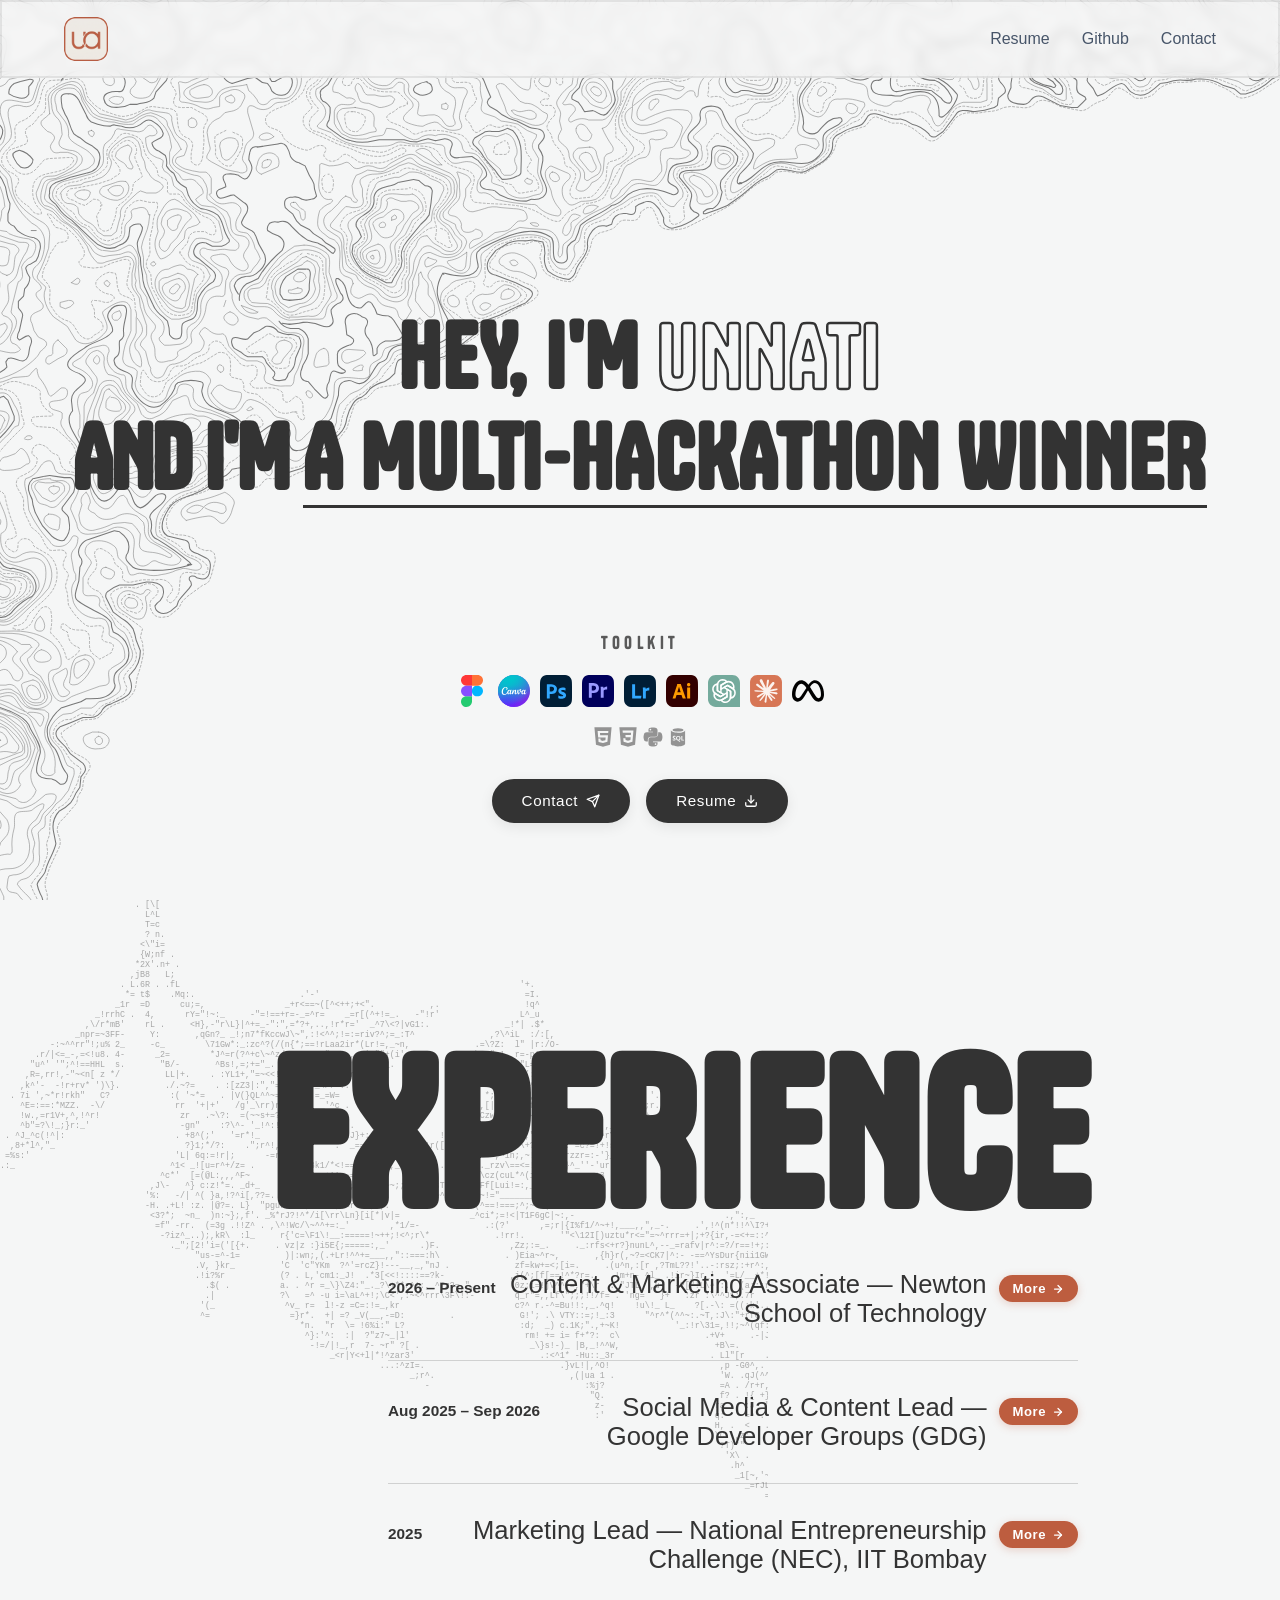
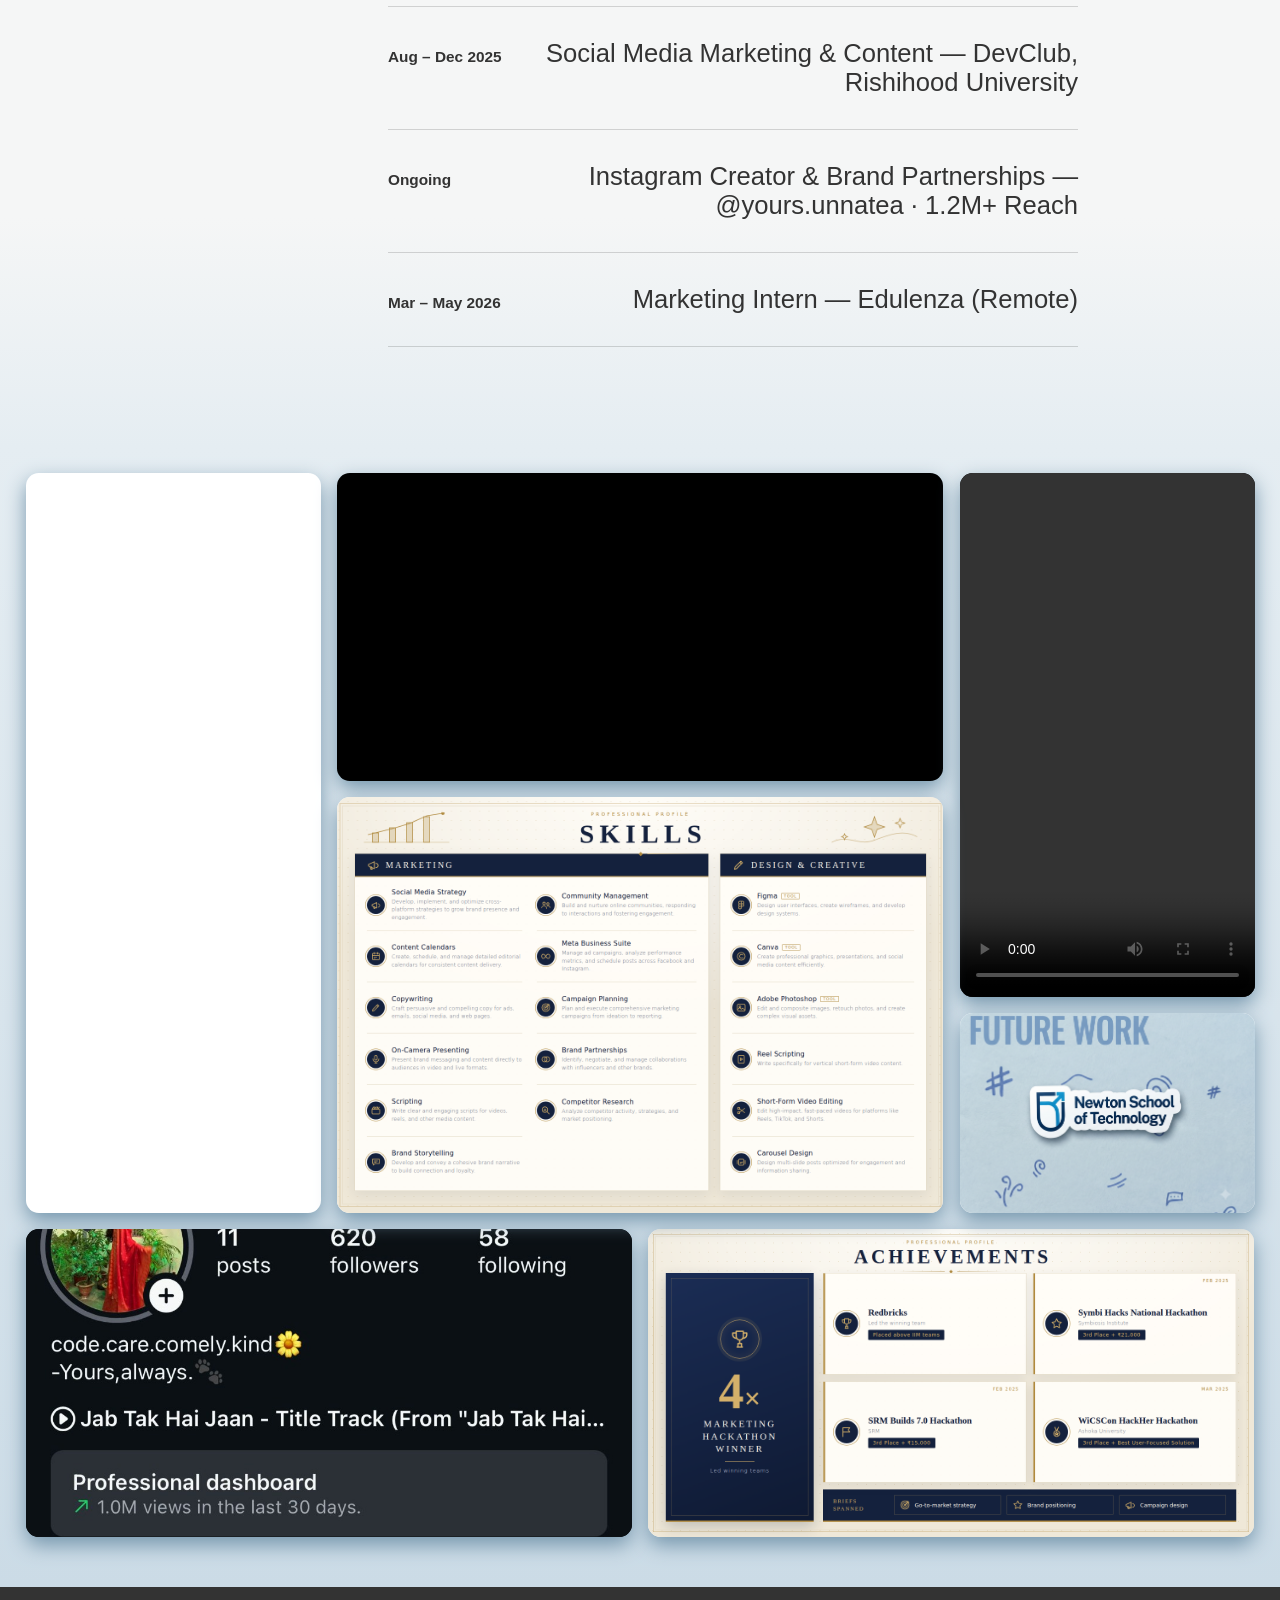
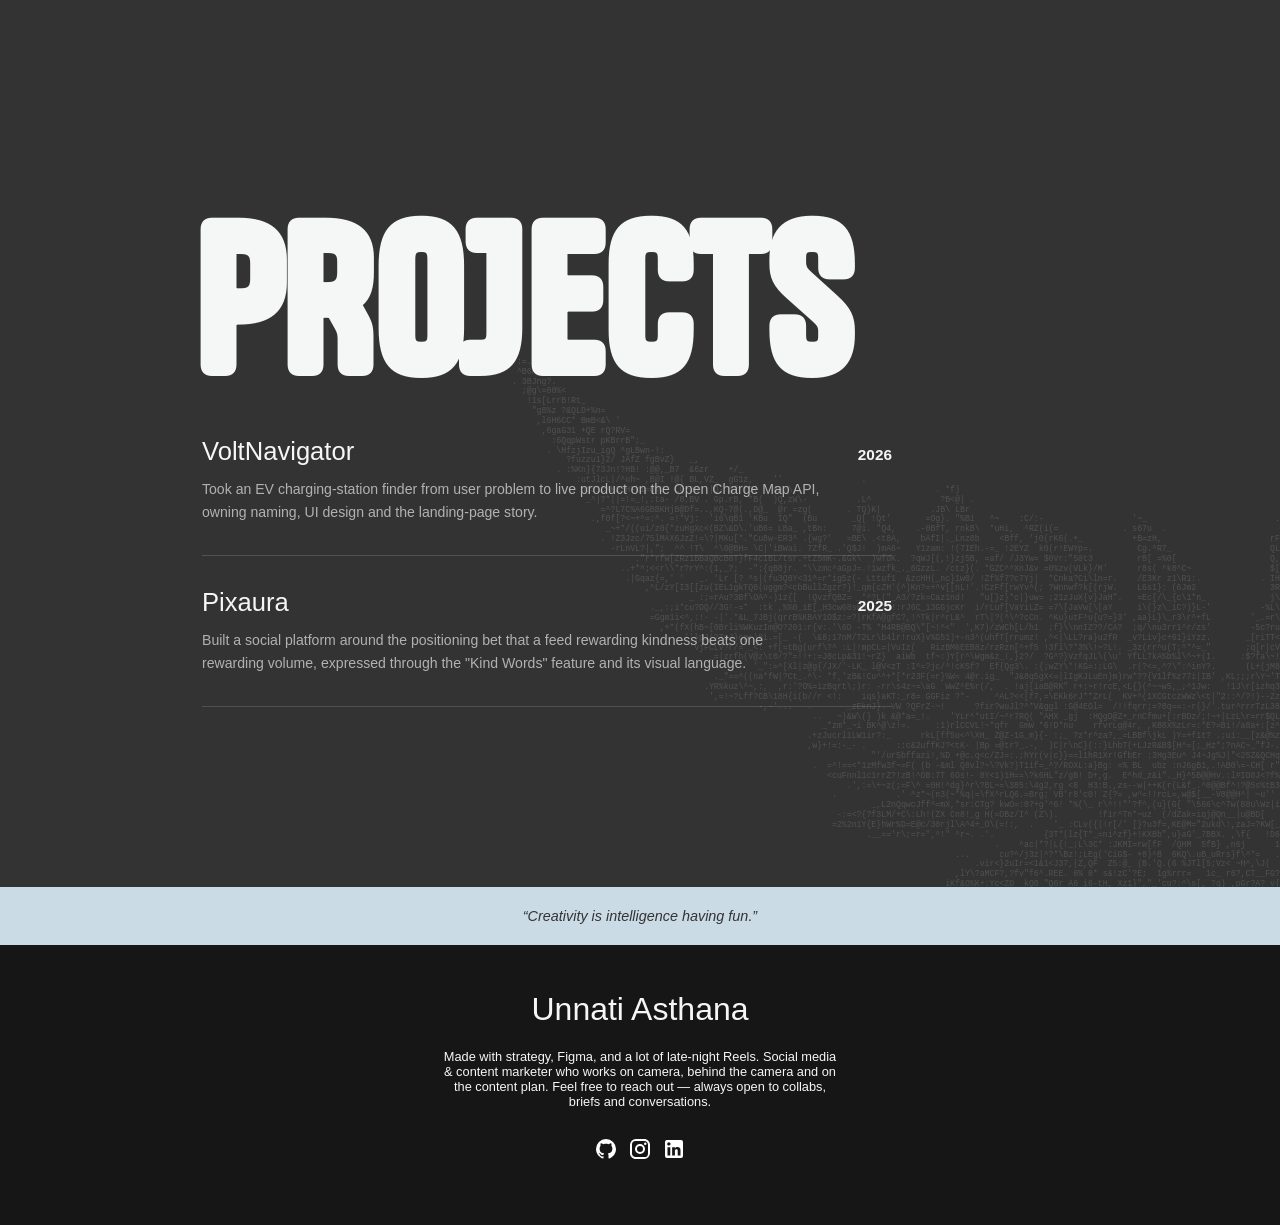
==== commit ffbf41cc: "Comment out specific icons and links in index.html Comment out Adobe After Effects icon and links to" ====
--- a/index.html
+++ b/index.html
@@ -183,13 +183,13 @@
                     class="stack-icon"
                   />
                 </div>
-                <div class="icon-item">
+                <!-- <div class="icon-item">
                   <img
                     src="assets/icons/aftereffects.svg"
                     alt="Adobe After Effects"
                     class="stack-icon"
                   />
-                </div>
+                </div> -->
                 <div class="icon-item">
                   <img
                     src="assets/icons/lightroom.svg"
@@ -346,7 +346,7 @@
           </div>
 
           <div class="blog-btn-wrapper">
-            <a href="experience.html" class="blog-page-link"> View All Experience </a>
+            <!-- <a href="experience.html" class="blog-page-link"> View All Experience </a> -->
           </div>
         </div>
       </div>
@@ -613,9 +613,9 @@
           </div>
 
           <div class="project-btn-wrapper">
-            <a href="projects.html" class="projects-page-link">
+            <!-- <a href="projects.html" class="projects-page-link">
               View All Projects
-            </a>
+            </a> -->
           </div>
         </div>
       </div>
